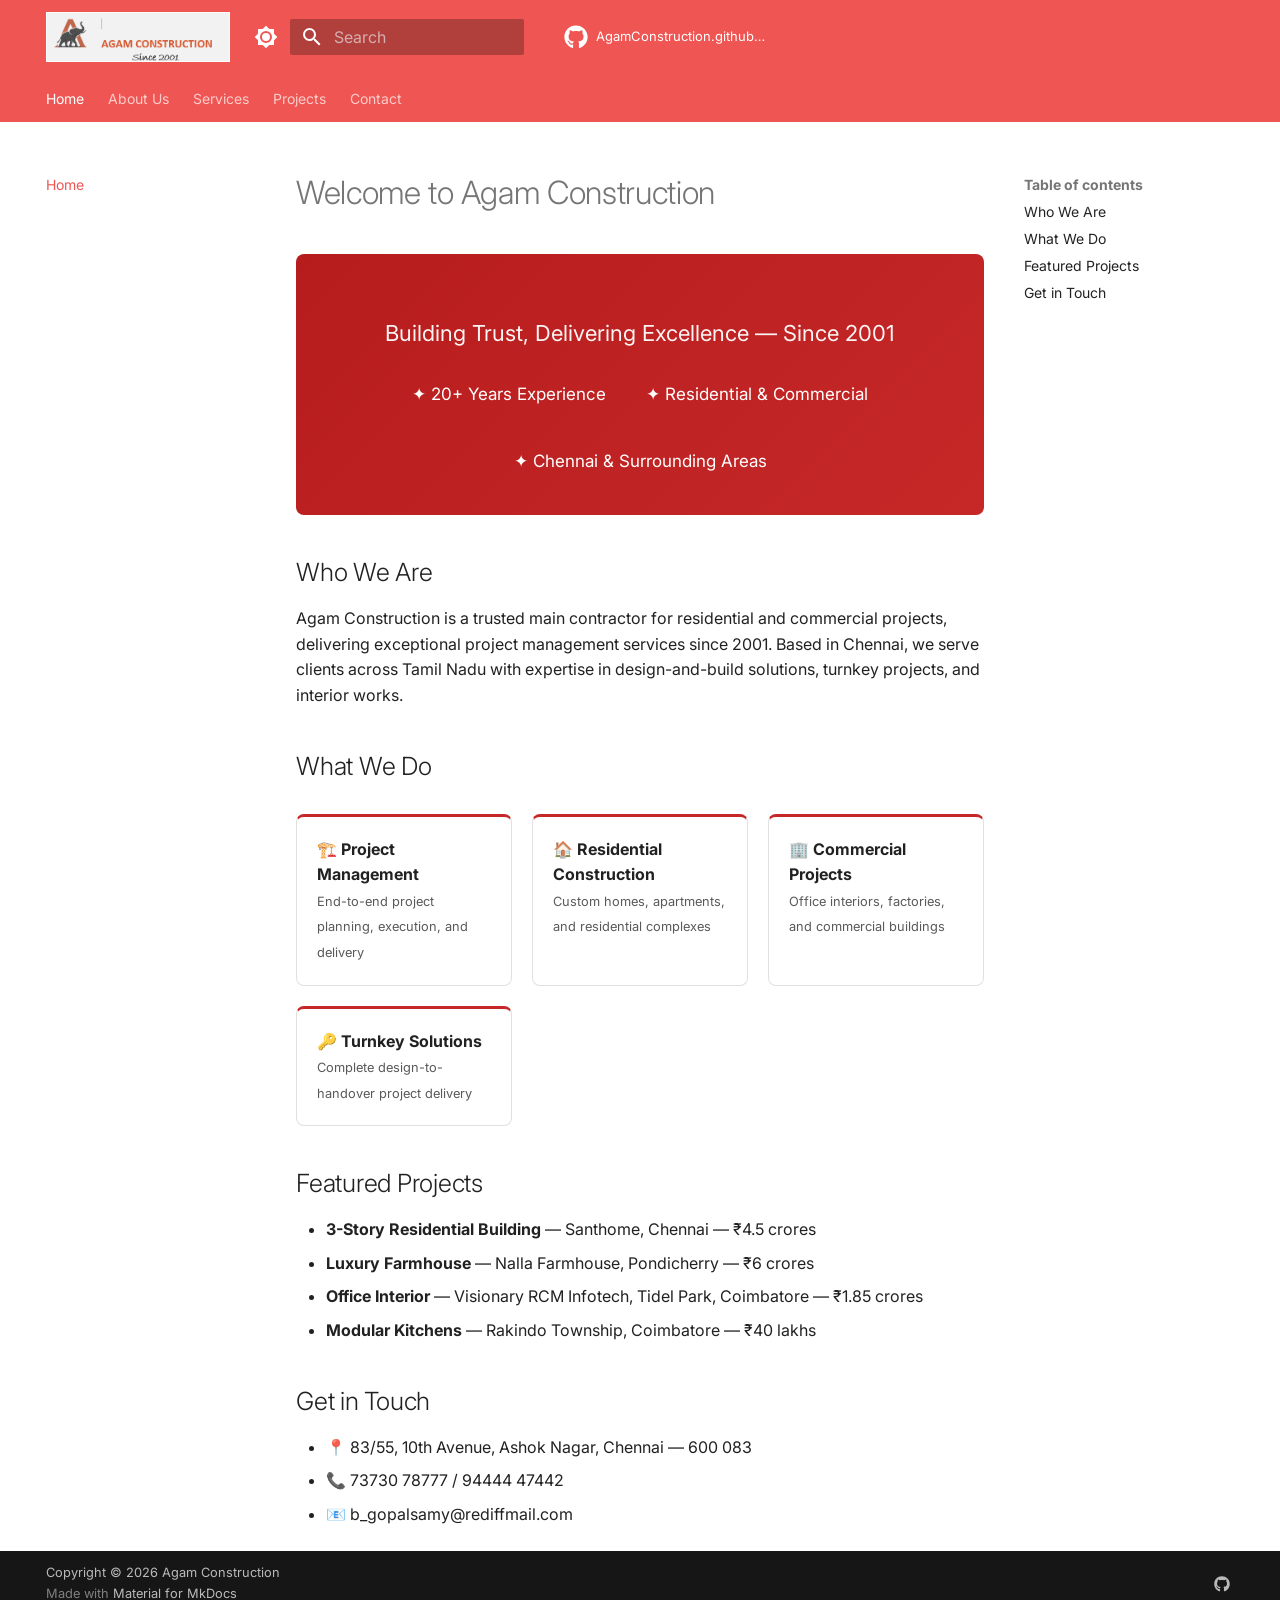
==== index.html @ 0166d583 "Deployed 3a9f928 with MkDocs version: 1.6.1" ====
<!doctype html>
<html lang="en" class="no-js">
  <head>
    
      <meta charset="utf-8">
      <meta name="viewport" content="width=device-width,initial-scale=1">
      
        <meta name="description" content="Professional construction and project management services in Chennai since 2001">
      
      
        <meta name="author" content="Agam Construction">
      
      
        <link rel="canonical" href="https://AgamConstruction.github.io/">
      
      
      
        <link rel="next" href="about/">
      
      
        
      
      
      <link rel="icon" href="AgamLogo.png">
      <meta name="generator" content="mkdocs-1.6.1, mkdocs-material-9.7.6">
    
    
      
        <title>Agam Construction</title>
      
    
    
      <link rel="stylesheet" href="assets/stylesheets/main.484c7ddc.min.css">
      
        
        <link rel="stylesheet" href="assets/stylesheets/palette.ab4e12ef.min.css">
      
      


    
    
      
    
    
      
        
        
        <link rel="preconnect" href="https://fonts.gstatic.com" crossorigin>
        <link rel="stylesheet" href="https://fonts.googleapis.com/css?family=Inter:300,300i,400,400i,700,700i%7CRoboto+Mono:400,400i,700,700i&display=fallback">
        <style>:root{--md-text-font:"Inter";--md-code-font:"Roboto Mono"}</style>
      
    
    
      <link rel="stylesheet" href="extra.css">
    
    <script>__md_scope=new URL(".",location),__md_hash=e=>[...e].reduce(((e,_)=>(e<<5)-e+_.charCodeAt(0)),0),__md_get=(e,_=localStorage,t=__md_scope)=>JSON.parse(_.getItem(t.pathname+"."+e)),__md_set=(e,_,t=localStorage,a=__md_scope)=>{try{t.setItem(a.pathname+"."+e,JSON.stringify(_))}catch(e){}}</script>
    
      

    
    
  </head>
  
  
    
    
      
    
    
    
    
    <body dir="ltr" data-md-color-scheme="default" data-md-color-primary="red" data-md-color-accent="deep-orange">
  
    
    <input class="md-toggle" data-md-toggle="drawer" type="checkbox" id="__drawer" autocomplete="off">
    <input class="md-toggle" data-md-toggle="search" type="checkbox" id="__search" autocomplete="off">
    <label class="md-overlay" for="__drawer"></label>
    <div data-md-component="skip">
      
        
        <a href="#welcome-to-agam-construction" class="md-skip">
          Skip to content
        </a>
      
    </div>
    <div data-md-component="announce">
      
    </div>
    
    
      

<header class="md-header" data-md-component="header">
  <nav class="md-header__inner md-grid" aria-label="Header">
    <a href="." title="Agam Construction" class="md-header__button md-logo" aria-label="Agam Construction" data-md-component="logo">
      
  <img src="AgamLogo.png" alt="logo">

    </a>
    <label class="md-header__button md-icon" for="__drawer">
      
      <svg xmlns="http://www.w3.org/2000/svg" viewBox="0 0 24 24"><path d="M3 6h18v2H3zm0 5h18v2H3zm0 5h18v2H3z"/></svg>
    </label>
    <div class="md-header__title" data-md-component="header-title">
      <div class="md-header__ellipsis">
        <div class="md-header__topic">
          <span class="md-ellipsis">
            Agam Construction
          </span>
        </div>
        <div class="md-header__topic" data-md-component="header-topic">
          <span class="md-ellipsis">
            
              Home
            
          </span>
        </div>
      </div>
    </div>
    
      
        <form class="md-header__option" data-md-component="palette">
  
    
    
    
    <input class="md-option" data-md-color-media="(prefers-color-scheme: light)" data-md-color-scheme="default" data-md-color-primary="red" data-md-color-accent="deep-orange"  aria-label="Switch to dark mode"  type="radio" name="__palette" id="__palette_0">
    
      <label class="md-header__button md-icon" title="Switch to dark mode" for="__palette_1" hidden>
        <svg xmlns="http://www.w3.org/2000/svg" viewBox="0 0 24 24"><path d="M12 8a4 4 0 0 0-4 4 4 4 0 0 0 4 4 4 4 0 0 0 4-4 4 4 0 0 0-4-4m0 10a6 6 0 0 1-6-6 6 6 0 0 1 6-6 6 6 0 0 1 6 6 6 6 0 0 1-6 6m8-9.31V4h-4.69L12 .69 8.69 4H4v4.69L.69 12 4 15.31V20h4.69L12 23.31 15.31 20H20v-4.69L23.31 12z"/></svg>
      </label>
    
  
    
    
    
    <input class="md-option" data-md-color-media="(prefers-color-scheme: dark)" data-md-color-scheme="slate" data-md-color-primary="red" data-md-color-accent="deep-orange"  aria-label="Switch to light mode"  type="radio" name="__palette" id="__palette_1">
    
      <label class="md-header__button md-icon" title="Switch to light mode" for="__palette_0" hidden>
        <svg xmlns="http://www.w3.org/2000/svg" viewBox="0 0 24 24"><path d="M12 18c-.89 0-1.74-.2-2.5-.55C11.56 16.5 13 14.42 13 12s-1.44-4.5-3.5-5.45C10.26 6.2 11.11 6 12 6a6 6 0 0 1 6 6 6 6 0 0 1-6 6m8-9.31V4h-4.69L12 .69 8.69 4H4v4.69L.69 12 4 15.31V20h4.69L12 23.31 15.31 20H20v-4.69L23.31 12z"/></svg>
      </label>
    
  
</form>
      
    
    
      <script>var palette=__md_get("__palette");if(palette&&palette.color){if("(prefers-color-scheme)"===palette.color.media){var media=matchMedia("(prefers-color-scheme: light)"),input=document.querySelector(media.matches?"[data-md-color-media='(prefers-color-scheme: light)']":"[data-md-color-media='(prefers-color-scheme: dark)']");palette.color.media=input.getAttribute("data-md-color-media"),palette.color.scheme=input.getAttribute("data-md-color-scheme"),palette.color.primary=input.getAttribute("data-md-color-primary"),palette.color.accent=input.getAttribute("data-md-color-accent")}for(var[key,value]of Object.entries(palette.color))document.body.setAttribute("data-md-color-"+key,value)}</script>
    
    
    
      
      
        <label class="md-header__button md-icon" for="__search">
          
          <svg xmlns="http://www.w3.org/2000/svg" viewBox="0 0 24 24"><path d="M9.5 3A6.5 6.5 0 0 1 16 9.5c0 1.61-.59 3.09-1.56 4.23l.27.27h.79l5 5-1.5 1.5-5-5v-.79l-.27-.27A6.52 6.52 0 0 1 9.5 16 6.5 6.5 0 0 1 3 9.5 6.5 6.5 0 0 1 9.5 3m0 2C7 5 5 7 5 9.5S7 14 9.5 14 14 12 14 9.5 12 5 9.5 5"/></svg>
        </label>
        <div class="md-search" data-md-component="search" role="dialog">
  <label class="md-search__overlay" for="__search"></label>
  <div class="md-search__inner" role="search">
    <form class="md-search__form" name="search">
      <input type="text" class="md-search__input" name="query" aria-label="Search" placeholder="Search" autocapitalize="off" autocorrect="off" autocomplete="off" spellcheck="false" data-md-component="search-query" required>
      <label class="md-search__icon md-icon" for="__search">
        
        <svg xmlns="http://www.w3.org/2000/svg" viewBox="0 0 24 24"><path d="M9.5 3A6.5 6.5 0 0 1 16 9.5c0 1.61-.59 3.09-1.56 4.23l.27.27h.79l5 5-1.5 1.5-5-5v-.79l-.27-.27A6.52 6.52 0 0 1 9.5 16 6.5 6.5 0 0 1 3 9.5 6.5 6.5 0 0 1 9.5 3m0 2C7 5 5 7 5 9.5S7 14 9.5 14 14 12 14 9.5 12 5 9.5 5"/></svg>
        
        <svg xmlns="http://www.w3.org/2000/svg" viewBox="0 0 24 24"><path d="M20 11v2H8l5.5 5.5-1.42 1.42L4.16 12l7.92-7.92L13.5 5.5 8 11z"/></svg>
      </label>
      <nav class="md-search__options" aria-label="Search">
        
        <button type="reset" class="md-search__icon md-icon" title="Clear" aria-label="Clear" tabindex="-1">
          
          <svg xmlns="http://www.w3.org/2000/svg" viewBox="0 0 24 24"><path d="M19 6.41 17.59 5 12 10.59 6.41 5 5 6.41 10.59 12 5 17.59 6.41 19 12 13.41 17.59 19 19 17.59 13.41 12z"/></svg>
        </button>
      </nav>
      
        <div class="md-search__suggest" data-md-component="search-suggest"></div>
      
    </form>
    <div class="md-search__output">
      <div class="md-search__scrollwrap" tabindex="0" data-md-scrollfix>
        <div class="md-search-result" data-md-component="search-result">
          <div class="md-search-result__meta">
            Initializing search
          </div>
          <ol class="md-search-result__list" role="presentation"></ol>
        </div>
      </div>
    </div>
  </div>
</div>
      
    
    
      <div class="md-header__source">
        <a href="https://github.com/AgamConstruction/AgamConstruction.github.io" title="Go to repository" class="md-source" data-md-component="source">
  <div class="md-source__icon md-icon">
    
    <svg xmlns="http://www.w3.org/2000/svg" viewBox="0 0 512 512"><!--! Font Awesome Free 7.1.0 by @fontawesome - https://fontawesome.com License - https://fontawesome.com/license/free (Icons: CC BY 4.0, Fonts: SIL OFL 1.1, Code: MIT License) Copyright 2025 Fonticons, Inc.--><path d="M173.9 397.4c0 2-2.3 3.6-5.2 3.6-3.3.3-5.6-1.3-5.6-3.6 0-2 2.3-3.6 5.2-3.6 3-.3 5.6 1.3 5.6 3.6m-31.1-4.5c-.7 2 1.3 4.3 4.3 4.9 2.6 1 5.6 0 6.2-2s-1.3-4.3-4.3-5.2c-2.6-.7-5.5.3-6.2 2.3m44.2-1.7c-2.9.7-4.9 2.6-4.6 4.9.3 2 2.9 3.3 5.9 2.6 2.9-.7 4.9-2.6 4.6-4.6-.3-1.9-3-3.2-5.9-2.9M252.8 8C114.1 8 8 113.3 8 252c0 110.9 69.8 205.8 169.5 239.2 12.8 2.3 17.3-5.6 17.3-12.1 0-6.2-.3-40.4-.3-61.4 0 0-70 15-84.7-29.8 0 0-11.4-29.1-27.8-36.6 0 0-22.9-15.7 1.6-15.4 0 0 24.9 2 38.6 25.8 21.9 38.6 58.6 27.5 72.9 20.9 2.3-16 8.8-27.1 16-33.7-55.9-6.2-112.3-14.3-112.3-110.5 0-27.5 7.6-41.3 23.6-58.9-2.6-6.5-11.1-33.3 2.6-67.9 20.9-6.5 69 27 69 27 20-5.6 41.5-8.5 62.8-8.5s42.8 2.9 62.8 8.5c0 0 48.1-33.6 69-27 13.7 34.7 5.2 61.4 2.6 67.9 16 17.7 25.8 31.5 25.8 58.9 0 96.5-58.9 104.2-114.8 110.5 9.2 7.9 17 22.9 17 46.4 0 33.7-.3 75.4-.3 83.6 0 6.5 4.6 14.4 17.3 12.1C436.2 457.8 504 362.9 504 252 504 113.3 391.5 8 252.8 8M105.2 352.9c-1.3 1-1 3.3.7 5.2 1.6 1.6 3.9 2.3 5.2 1 1.3-1 1-3.3-.7-5.2-1.6-1.6-3.9-2.3-5.2-1m-10.8-8.1c-.7 1.3.3 2.9 2.3 3.9 1.6 1 3.6.7 4.3-.7.7-1.3-.3-2.9-2.3-3.9-2-.6-3.6-.3-4.3.7m32.4 35.6c-1.6 1.3-1 4.3 1.3 6.2 2.3 2.3 5.2 2.6 6.5 1 1.3-1.3.7-4.3-1.3-6.2-2.2-2.3-5.2-2.6-6.5-1m-11.4-14.7c-1.6 1-1.6 3.6 0 5.9s4.3 3.3 5.6 2.3c1.6-1.3 1.6-3.9 0-6.2-1.4-2.3-4-3.3-5.6-2"/></svg>
  </div>
  <div class="md-source__repository">
    AgamConstruction.github.io
  </div>
</a>
      </div>
    
  </nav>
  
</header>
    
    <div class="md-container" data-md-component="container">
      
      
        
          
            
<nav class="md-tabs" aria-label="Tabs" data-md-component="tabs">
  <div class="md-grid">
    <ul class="md-tabs__list">
      
        
  
  
  
    
  
  
    <li class="md-tabs__item md-tabs__item--active">
      <a href="." class="md-tabs__link">
        
  
  
    
  
  Home

      </a>
    </li>
  

      
        
  
  
  
  
    <li class="md-tabs__item">
      <a href="about/" class="md-tabs__link">
        
  
  
    
  
  About Us

      </a>
    </li>
  

      
        
  
  
  
  
    <li class="md-tabs__item">
      <a href="services/" class="md-tabs__link">
        
  
  
    
  
  Services

      </a>
    </li>
  

      
        
  
  
  
  
    <li class="md-tabs__item">
      <a href="projects/" class="md-tabs__link">
        
  
  
    
  
  Projects

      </a>
    </li>
  

      
        
  
  
  
  
    <li class="md-tabs__item">
      <a href="contact/" class="md-tabs__link">
        
  
  
    
  
  Contact

      </a>
    </li>
  

      
    </ul>
  </div>
</nav>
          
        
      
      <main class="md-main" data-md-component="main">
        <div class="md-main__inner md-grid">
          
            
              
              <div class="md-sidebar md-sidebar--primary" data-md-component="sidebar" data-md-type="navigation" >
                <div class="md-sidebar__scrollwrap">
                  <div class="md-sidebar__inner">
                    


  


<nav class="md-nav md-nav--primary md-nav--lifted" aria-label="Navigation" data-md-level="0">
  <label class="md-nav__title" for="__drawer">
    <a href="." title="Agam Construction" class="md-nav__button md-logo" aria-label="Agam Construction" data-md-component="logo">
      
  <img src="AgamLogo.png" alt="logo">

    </a>
    Agam Construction
  </label>
  
    <div class="md-nav__source">
      <a href="https://github.com/AgamConstruction/AgamConstruction.github.io" title="Go to repository" class="md-source" data-md-component="source">
  <div class="md-source__icon md-icon">
    
    <svg xmlns="http://www.w3.org/2000/svg" viewBox="0 0 512 512"><!--! Font Awesome Free 7.1.0 by @fontawesome - https://fontawesome.com License - https://fontawesome.com/license/free (Icons: CC BY 4.0, Fonts: SIL OFL 1.1, Code: MIT License) Copyright 2025 Fonticons, Inc.--><path d="M173.9 397.4c0 2-2.3 3.6-5.2 3.6-3.3.3-5.6-1.3-5.6-3.6 0-2 2.3-3.6 5.2-3.6 3-.3 5.6 1.3 5.6 3.6m-31.1-4.5c-.7 2 1.3 4.3 4.3 4.9 2.6 1 5.6 0 6.2-2s-1.3-4.3-4.3-5.2c-2.6-.7-5.5.3-6.2 2.3m44.2-1.7c-2.9.7-4.9 2.6-4.6 4.9.3 2 2.9 3.3 5.9 2.6 2.9-.7 4.9-2.6 4.6-4.6-.3-1.9-3-3.2-5.9-2.9M252.8 8C114.1 8 8 113.3 8 252c0 110.9 69.8 205.8 169.5 239.2 12.8 2.3 17.3-5.6 17.3-12.1 0-6.2-.3-40.4-.3-61.4 0 0-70 15-84.7-29.8 0 0-11.4-29.1-27.8-36.6 0 0-22.9-15.7 1.6-15.4 0 0 24.9 2 38.6 25.8 21.9 38.6 58.6 27.5 72.9 20.9 2.3-16 8.8-27.1 16-33.7-55.9-6.2-112.3-14.3-112.3-110.5 0-27.5 7.6-41.3 23.6-58.9-2.6-6.5-11.1-33.3 2.6-67.9 20.9-6.5 69 27 69 27 20-5.6 41.5-8.5 62.8-8.5s42.8 2.9 62.8 8.5c0 0 48.1-33.6 69-27 13.7 34.7 5.2 61.4 2.6 67.9 16 17.7 25.8 31.5 25.8 58.9 0 96.5-58.9 104.2-114.8 110.5 9.2 7.9 17 22.9 17 46.4 0 33.7-.3 75.4-.3 83.6 0 6.5 4.6 14.4 17.3 12.1C436.2 457.8 504 362.9 504 252 504 113.3 391.5 8 252.8 8M105.2 352.9c-1.3 1-1 3.3.7 5.2 1.6 1.6 3.9 2.3 5.2 1 1.3-1 1-3.3-.7-5.2-1.6-1.6-3.9-2.3-5.2-1m-10.8-8.1c-.7 1.3.3 2.9 2.3 3.9 1.6 1 3.6.7 4.3-.7.7-1.3-.3-2.9-2.3-3.9-2-.6-3.6-.3-4.3.7m32.4 35.6c-1.6 1.3-1 4.3 1.3 6.2 2.3 2.3 5.2 2.6 6.5 1 1.3-1.3.7-4.3-1.3-6.2-2.2-2.3-5.2-2.6-6.5-1m-11.4-14.7c-1.6 1-1.6 3.6 0 5.9s4.3 3.3 5.6 2.3c1.6-1.3 1.6-3.9 0-6.2-1.4-2.3-4-3.3-5.6-2"/></svg>
  </div>
  <div class="md-source__repository">
    AgamConstruction.github.io
  </div>
</a>
    </div>
  
  <ul class="md-nav__list" data-md-scrollfix>
    
      
      
  
  
    
  
  
  
    <li class="md-nav__item md-nav__item--active">
      
      <input class="md-nav__toggle md-toggle" type="checkbox" id="__toc">
      
      
        
      
      
        <label class="md-nav__link md-nav__link--active" for="__toc">
          
  
  
  <span class="md-ellipsis">
    
  
    Home
  

    
  </span>
  
  

          <span class="md-nav__icon md-icon"></span>
        </label>
      
      <a href="." class="md-nav__link md-nav__link--active">
        
  
  
  <span class="md-ellipsis">
    
  
    Home
  

    
  </span>
  
  

      </a>
      
        

<nav class="md-nav md-nav--secondary" aria-label="Table of contents">
  
  
  
    
  
  
    <label class="md-nav__title" for="__toc">
      <span class="md-nav__icon md-icon"></span>
      Table of contents
    </label>
    <ul class="md-nav__list" data-md-component="toc" data-md-scrollfix>
      
        <li class="md-nav__item">
  <a href="#who-we-are" class="md-nav__link">
    <span class="md-ellipsis">
      
        Who We Are
      
    </span>
  </a>
  
</li>
      
        <li class="md-nav__item">
  <a href="#what-we-do" class="md-nav__link">
    <span class="md-ellipsis">
      
        What We Do
      
    </span>
  </a>
  
</li>
      
        <li class="md-nav__item">
  <a href="#featured-projects" class="md-nav__link">
    <span class="md-ellipsis">
      
        Featured Projects
      
    </span>
  </a>
  
</li>
      
        <li class="md-nav__item">
  <a href="#get-in-touch" class="md-nav__link">
    <span class="md-ellipsis">
      
        Get in Touch
      
    </span>
  </a>
  
</li>
      
    </ul>
  
</nav>
      
    </li>
  

    
      
      
  
  
  
  
    <li class="md-nav__item">
      <a href="about/" class="md-nav__link">
        
  
  
  <span class="md-ellipsis">
    
  
    About Us
  

    
  </span>
  
  

      </a>
    </li>
  

    
      
      
  
  
  
  
    <li class="md-nav__item">
      <a href="services/" class="md-nav__link">
        
  
  
  <span class="md-ellipsis">
    
  
    Services
  

    
  </span>
  
  

      </a>
    </li>
  

    
      
      
  
  
  
  
    <li class="md-nav__item">
      <a href="projects/" class="md-nav__link">
        
  
  
  <span class="md-ellipsis">
    
  
    Projects
  

    
  </span>
  
  

      </a>
    </li>
  

    
      
      
  
  
  
  
    <li class="md-nav__item">
      <a href="contact/" class="md-nav__link">
        
  
  
  <span class="md-ellipsis">
    
  
    Contact
  

    
  </span>
  
  

      </a>
    </li>
  

    
  </ul>
</nav>
                  </div>
                </div>
              </div>
            
            
              
              <div class="md-sidebar md-sidebar--secondary" data-md-component="sidebar" data-md-type="toc" >
                <div class="md-sidebar__scrollwrap">
                  <div class="md-sidebar__inner">
                    

<nav class="md-nav md-nav--secondary" aria-label="Table of contents">
  
  
  
    
  
  
    <label class="md-nav__title" for="__toc">
      <span class="md-nav__icon md-icon"></span>
      Table of contents
    </label>
    <ul class="md-nav__list" data-md-component="toc" data-md-scrollfix>
      
        <li class="md-nav__item">
  <a href="#who-we-are" class="md-nav__link">
    <span class="md-ellipsis">
      
        Who We Are
      
    </span>
  </a>
  
</li>
      
        <li class="md-nav__item">
  <a href="#what-we-do" class="md-nav__link">
    <span class="md-ellipsis">
      
        What We Do
      
    </span>
  </a>
  
</li>
      
        <li class="md-nav__item">
  <a href="#featured-projects" class="md-nav__link">
    <span class="md-ellipsis">
      
        Featured Projects
      
    </span>
  </a>
  
</li>
      
        <li class="md-nav__item">
  <a href="#get-in-touch" class="md-nav__link">
    <span class="md-ellipsis">
      
        Get in Touch
      
    </span>
  </a>
  
</li>
      
    </ul>
  
</nav>
                  </div>
                </div>
              </div>
            
          
          
            <div class="md-content" data-md-component="content">
              
              <article class="md-content__inner md-typeset">
                
                  


  
  


<h1 id="welcome-to-agam-construction">Welcome to Agam Construction</h1>
<div style="background: linear-gradient(135deg, #b71c1c, #c62828); 
color: white; padding: 2rem; border-radius: 8px; 
text-align: center; margin-bottom: 2rem;">
  <p style="font-size: 1.1rem; opacity: 0.95; margin-bottom: 1.5rem;">
    Building Trust, Delivering Excellence — Since 2001
  </p>
  <div style="display: flex; justify-content: center; gap: 2rem; 
  flex-wrap: wrap; font-size: 0.85rem;">
    <span>✦ 20+ Years Experience</span>
    <span>✦ Residential & Commercial</span>
    <span>✦ Chennai & Surrounding Areas</span>
  </div>
</div>

<h2 id="who-we-are">Who We Are</h2>
<p>Agam Construction is a trusted main contractor for residential and commercial 
projects, delivering exceptional project management services since 2001. 
Based in Chennai, we serve clients across Tamil Nadu with expertise in 
design-and-build solutions, turnkey projects, and interior works.</p>
<h2 id="what-we-do">What We Do</h2>
<div style="display: grid; grid-template-columns: repeat(auto-fit, minmax(200px, 1fr)); 
gap: 1rem; margin: 1.5rem 0;">

<div style="border: 1px solid #e0e0e0; border-radius: 8px; padding: 1rem; 
border-top: 3px solid #c62828;">
<strong>🏗️ Project Management</strong><br>
<small>End-to-end project planning, execution, and delivery</small>
</div>

<div style="border: 1px solid #e0e0e0; border-radius: 8px; padding: 1rem; 
border-top: 3px solid #c62828;">
<strong>🏠 Residential Construction</strong><br>
<small>Custom homes, apartments, and residential complexes</small>
</div>

<div style="border: 1px solid #e0e0e0; border-radius: 8px; padding: 1rem; 
border-top: 3px solid #c62828;">
<strong>🏢 Commercial Projects</strong><br>
<small>Office interiors, factories, and commercial buildings</small>
</div>

<div style="border: 1px solid #e0e0e0; border-radius: 8px; padding: 1rem; 
border-top: 3px solid #c62828;">
<strong>🔑 Turnkey Solutions</strong><br>
<small>Complete design-to-handover project delivery</small>
</div>

</div>

<h2 id="featured-projects">Featured Projects</h2>
<ul>
<li><strong>3-Story Residential Building</strong> — Santhome, Chennai — ₹4.5 crores</li>
<li><strong>Luxury Farmhouse</strong> — Nalla Farmhouse, Pondicherry — ₹6 crores</li>
<li><strong>Office Interior</strong> — Visionary RCM Infotech, Tidel Park, Coimbatore — ₹1.85 crores</li>
<li><strong>Modular Kitchens</strong> — Rakindo Township, Coimbatore — ₹40 lakhs</li>
</ul>
<h2 id="get-in-touch">Get in Touch</h2>
<ul>
<li>📍 83/55, 10th Avenue, Ashok Nagar, Chennai — 600 083</li>
<li>📞 73730 78777 / 94444 47442</li>
<li>📧 b_gopalsamy@rediffmail.com</li>
</ul>












                
              </article>
            </div>
          
          
<script>var target=document.getElementById(location.hash.slice(1));target&&target.name&&(target.checked=target.name.startsWith("__tabbed_"))</script>
        </div>
        
          <button type="button" class="md-top md-icon" data-md-component="top" hidden>
  
  <svg xmlns="http://www.w3.org/2000/svg" viewBox="0 0 24 24"><path d="M13 20h-2V8l-5.5 5.5-1.42-1.42L12 4.16l7.92 7.92-1.42 1.42L13 8z"/></svg>
  Back to top
</button>
        
      </main>
      
        <footer class="md-footer">
  
  <div class="md-footer-meta md-typeset">
    <div class="md-footer-meta__inner md-grid">
      <div class="md-copyright">
  
    <div class="md-copyright__highlight">
      Copyright &copy; 2026 Agam Construction
    </div>
  
  
    Made with
    <a href="https://squidfunk.github.io/mkdocs-material/" target="_blank" rel="noopener">
      Material for MkDocs
    </a>
  
</div>
      
        
<div class="md-social">
  
    
    
    
    
      
      
    
    <a href="https://github.com/AgamConstruction" target="_blank" rel="noopener" title="github.com" class="md-social__link">
      <svg xmlns="http://www.w3.org/2000/svg" viewBox="0 0 512 512"><!--! Font Awesome Free 7.1.0 by @fontawesome - https://fontawesome.com License - https://fontawesome.com/license/free (Icons: CC BY 4.0, Fonts: SIL OFL 1.1, Code: MIT License) Copyright 2025 Fonticons, Inc.--><path d="M173.9 397.4c0 2-2.3 3.6-5.2 3.6-3.3.3-5.6-1.3-5.6-3.6 0-2 2.3-3.6 5.2-3.6 3-.3 5.6 1.3 5.6 3.6m-31.1-4.5c-.7 2 1.3 4.3 4.3 4.9 2.6 1 5.6 0 6.2-2s-1.3-4.3-4.3-5.2c-2.6-.7-5.5.3-6.2 2.3m44.2-1.7c-2.9.7-4.9 2.6-4.6 4.9.3 2 2.9 3.3 5.9 2.6 2.9-.7 4.9-2.6 4.6-4.6-.3-1.9-3-3.2-5.9-2.9M252.8 8C114.1 8 8 113.3 8 252c0 110.9 69.8 205.8 169.5 239.2 12.8 2.3 17.3-5.6 17.3-12.1 0-6.2-.3-40.4-.3-61.4 0 0-70 15-84.7-29.8 0 0-11.4-29.1-27.8-36.6 0 0-22.9-15.7 1.6-15.4 0 0 24.9 2 38.6 25.8 21.9 38.6 58.6 27.5 72.9 20.9 2.3-16 8.8-27.1 16-33.7-55.9-6.2-112.3-14.3-112.3-110.5 0-27.5 7.6-41.3 23.6-58.9-2.6-6.5-11.1-33.3 2.6-67.9 20.9-6.5 69 27 69 27 20-5.6 41.5-8.5 62.8-8.5s42.8 2.9 62.8 8.5c0 0 48.1-33.6 69-27 13.7 34.7 5.2 61.4 2.6 67.9 16 17.7 25.8 31.5 25.8 58.9 0 96.5-58.9 104.2-114.8 110.5 9.2 7.9 17 22.9 17 46.4 0 33.7-.3 75.4-.3 83.6 0 6.5 4.6 14.4 17.3 12.1C436.2 457.8 504 362.9 504 252 504 113.3 391.5 8 252.8 8M105.2 352.9c-1.3 1-1 3.3.7 5.2 1.6 1.6 3.9 2.3 5.2 1 1.3-1 1-3.3-.7-5.2-1.6-1.6-3.9-2.3-5.2-1m-10.8-8.1c-.7 1.3.3 2.9 2.3 3.9 1.6 1 3.6.7 4.3-.7.7-1.3-.3-2.9-2.3-3.9-2-.6-3.6-.3-4.3.7m32.4 35.6c-1.6 1.3-1 4.3 1.3 6.2 2.3 2.3 5.2 2.6 6.5 1 1.3-1.3.7-4.3-1.3-6.2-2.2-2.3-5.2-2.6-6.5-1m-11.4-14.7c-1.6 1-1.6 3.6 0 5.9s4.3 3.3 5.6 2.3c1.6-1.3 1.6-3.9 0-6.2-1.4-2.3-4-3.3-5.6-2"/></svg>
    </a>
  
</div>
      
    </div>
  </div>
</footer>
      
    </div>
    <div class="md-dialog" data-md-component="dialog">
      <div class="md-dialog__inner md-typeset"></div>
    </div>
    
    
    
      
      
      <script id="__config" type="application/json">{"annotate": null, "base": ".", "features": ["navigation.instant", "navigation.tracking", "navigation.tabs", "navigation.sections", "navigation.expand", "navigation.top", "search.suggest", "search.highlight"], "search": "assets/javascripts/workers/search.2c215733.min.js", "tags": null, "translations": {"clipboard.copied": "Copied to clipboard", "clipboard.copy": "Copy to clipboard", "search.result.more.one": "1 more on this page", "search.result.more.other": "# more on this page", "search.result.none": "No matching documents", "search.result.one": "1 matching document", "search.result.other": "# matching documents", "search.result.placeholder": "Type to start searching", "search.result.term.missing": "Missing", "select.version": "Select version"}, "version": null}</script>
    
    
      <script src="assets/javascripts/bundle.79ae519e.min.js"></script>
      
    
  </body>
</html>
---- assets/stylesheets/main.484c7ddc.min.css ----
@charset "UTF-8";html{-webkit-text-size-adjust:none;-moz-text-size-adjust:none;text-size-adjust:none;box-sizing:border-box}*,:after,:before{box-sizing:inherit}@media (prefers-reduced-motion){*,:after,:before{transition:none!important}}body{margin:0}a,button,input,label{-webkit-tap-highlight-color:transparent}a{color:inherit;text-decoration:none}hr{border:0;box-sizing:initial;display:block;height:.05rem;overflow:visible;padding:0}small{font-size:80%}sub,sup{line-height:1em}img{border-style:none}table{border-collapse:initial;border-spacing:0}td,th{font-weight:400;vertical-align:top}button{background:#0000;border:0;font-family:inherit;font-size:inherit;margin:0;padding:0}input{border:0;outline:none}:root{--md-primary-fg-color:#4051b5;--md-primary-fg-color--light:#5d6cc0;--md-primary-fg-color--dark:#303fa1;--md-primary-bg-color:#fff;--md-primary-bg-color--light:#ffffffb3;--md-accent-fg-color:#526cfe;--md-accent-fg-color--transparent:#526cfe1a;--md-accent-bg-color:#fff;--md-accent-bg-color--light:#ffffffb3}[data-md-color-scheme=default]{color-scheme:light}[data-md-color-scheme=default] img[src$="#gh-dark-mode-only"],[data-md-color-scheme=default] img[src$="#only-dark"]{display:none}:root,[data-md-color-scheme=default]{--md-hue:225deg;--md-default-fg-color:#000000de;--md-default-fg-color--light:#0000008a;--md-default-fg-color--lighter:#00000052;--md-default-fg-color--lightest:#00000012;--md-default-bg-color:#fff;--md-default-bg-color--light:#ffffffb3;--md-default-bg-color--lighter:#ffffff4d;--md-default-bg-color--lightest:#ffffff1f;--md-code-fg-color:#36464e;--md-code-bg-color:#f5f5f5;--md-code-bg-color--light:#f5f5f5b3;--md-code-bg-color--lighter:#f5f5f54d;--md-code-hl-color:#4287ff;--md-code-hl-color--light:#4287ff1a;--md-code-hl-number-color:#d52a2a;--md-code-hl-special-color:#db1457;--md-code-hl-function-color:#a846b9;--md-code-hl-constant-color:#6e59d9;--md-code-hl-keyword-color:#3f6ec6;--md-code-hl-string-color:#1c7d4d;--md-code-hl-name-color:var(--md-code-fg-color);--md-code-hl-operator-color:var(--md-default-fg-color--light);--md-code-hl-punctuation-color:var(--md-default-fg-color--light);--md-code-hl-comment-color:var(--md-default-fg-color--light);--md-code-hl-generic-color:var(--md-default-fg-color--light);--md-code-hl-variable-color:var(--md-default-fg-color--light);--md-typeset-color:var(--md-default-fg-color);--md-typeset-a-color:var(--md-primary-fg-color);--md-typeset-del-color:#f5503d26;--md-typeset-ins-color:#0bd57026;--md-typeset-kbd-color:#fafafa;--md-typeset-kbd-accent-color:#fff;--md-typeset-kbd-border-color:#b8b8b8;--md-typeset-mark-color:#ffff0080;--md-typeset-table-color:#0000001f;--md-typeset-table-color--light:rgba(0,0,0,.035);--md-admonition-fg-color:var(--md-default-fg-color);--md-admonition-bg-color:var(--md-default-bg-color);--md-warning-fg-color:#000000de;--md-warning-bg-color:#ff9;--md-footer-fg-color:#fff;--md-footer-fg-color--light:#ffffffb3;--md-footer-fg-color--lighter:#ffffff73;--md-footer-bg-color:#000000de;--md-footer-bg-color--dark:#00000052;--md-shadow-z1:0 0.2rem 0.5rem #0000000d,0 0 0.05rem #0000001a;--md-shadow-z2:0 0.2rem 0.5rem #0000001a,0 0 0.05rem #00000040;--md-shadow-z3:0 0.2rem 0.5rem #0003,0 0 0.05rem #00000059}.md-icon svg{fill:currentcolor;display:block;height:1.2rem;width:1.2rem}body{-webkit-font-smoothing:antialiased;-moz-osx-font-smoothing:grayscale;--md-text-font-family:var(--md-text-font,_),-apple-system,BlinkMacSystemFont,Helvetica,Arial,sans-serif;--md-code-font-family:var(--md-code-font,_),SFMono-Regular,Consolas,Menlo,monospace}aside,body,input{font-feature-settings:"kern","liga";color:var(--md-typeset-color);font-family:var(--md-text-font-family)}code,kbd,pre{font-feature-settings:"kern";font-family:var(--md-code-font-family)}:root{--md-typeset-table-sort-icon:url('data:image/svg+xml;charset=utf-8,<svg xmlns="http://www.w3.org/2000/svg" viewBox="0 0 24 24"><path d="m18 21-4-4h3V7h-3l4-4 4 4h-3v10h3M2 19v-2h10v2M2 13v-2h7v2M2 7V5h4v2z"/></svg>');--md-typeset-table-sort-icon--asc:url('data:image/svg+xml;charset=utf-8,<svg xmlns="http://www.w3.org/2000/svg" viewBox="0 0 24 24"><path d="M19 17h3l-4 4-4-4h3V3h2M2 17h10v2H2M6 5v2H2V5m0 6h7v2H2z"/></svg>');--md-typeset-table-sort-icon--desc:url('data:image/svg+xml;charset=utf-8,<svg xmlns="http://www.w3.org/2000/svg" viewBox="0 0 24 24"><path d="M19 7h3l-4-4-4 4h3v14h2M2 17h10v2H2M6 5v2H2V5m0 6h7v2H2z"/></svg>')}.md-typeset{-webkit-print-color-adjust:exact;color-adjust:exact;font-size:.8rem;line-height:1.6;overflow-wrap:break-word}@media print{.md-typeset{font-size:.68rem}}.md-typeset blockquote,.md-typeset dl,.md-typeset figure,.md-typeset ol,.md-typeset pre,.md-typeset ul{margin-bottom:1em;margin-top:1em}.md-typeset h1{color:var(--md-default-fg-color--light);font-size:2em;line-height:1.3;margin:0 0 1.25em}.md-typeset h1,.md-typeset h2{font-weight:300;letter-spacing:-.01em}.md-typeset h2{font-size:1.5625em;line-height:1.4;margin:1.6em 0 .64em}.md-typeset h3{font-size:1.25em;font-weight:400;letter-spacing:-.01em;line-height:1.5;margin:1.6em 0 .8em}.md-typeset h2+h3{margin-top:.8em}.md-typeset h4{font-weight:700;letter-spacing:-.01em;margin:1em 0}.md-typeset h5,.md-typeset h6{color:var(--md-default-fg-color--light);font-size:.8em;font-weight:700;letter-spacing:-.01em;margin:1.25em 0}.md-typeset h5{text-transform:uppercase}.md-typeset h5 code{text-transform:none}.md-typeset hr{border-bottom:.05rem solid var(--md-default-fg-color--lightest);display:flow-root;margin:1.5em 0}.md-typeset a{color:var(--md-typeset-a-color);word-break:break-word}.md-typeset a,.md-typeset a:before{transition:color 125ms}.md-typeset a:focus,.md-typeset a:hover{color:var(--md-accent-fg-color)}.md-typeset a:focus code,.md-typeset a:hover code{background-color:var(--md-accent-fg-color--transparent);color:var(--md-accent-fg-color)}.md-typeset a code{color:var(--md-typeset-a-color)}.md-typeset a.focus-visible{outline-color:var(--md-accent-fg-color);outline-offset:.2rem}.md-typeset code,.md-typeset kbd,.md-typeset pre{color:var(--md-code-fg-color);direction:ltr;font-variant-ligatures:none;transition:background-color 125ms}@media print{.md-typeset code,.md-typeset kbd,.md-typeset pre{white-space:pre-wrap}}.md-typeset code{background-color:var(--md-code-bg-color);border-radius:.1rem;-webkit-box-decoration-break:clone;box-decoration-break:clone;font-size:.85em;padding:0 .2941176471em;transition:color 125ms,background-color 125ms;word-break:break-word}.md-typeset code:not(.focus-visible){-webkit-tap-highlight-color:transparent;outline:none}.md-typeset pre{display:flow-root;line-height:1.4;position:relative}.md-typeset pre>code{-webkit-box-decoration-break:slice;box-decoration-break:slice;box-shadow:none;display:block;margin:0;outline-color:var(--md-accent-fg-color);overflow:auto;padding:.7720588235em 1.1764705882em;scrollbar-color:var(--md-default-fg-color--lighter) #0000;scrollbar-width:thin;touch-action:auto;word-break:normal}.md-typeset pre>code:hover{scrollbar-color:var(--md-accent-fg-color) #0000}.md-typeset pre>code::-webkit-scrollbar{height:.2rem;width:.2rem}.md-typeset pre>code::-webkit-scrollbar-thumb{background-color:var(--md-default-fg-color--lighter)}.md-typeset pre>code::-webkit-scrollbar-thumb:hover{background-color:var(--md-accent-fg-color)}.md-typeset kbd{background-color:var(--md-typeset-kbd-color);border-radius:.1rem;box-shadow:0 .1rem 0 .05rem var(--md-typeset-kbd-border-color),0 .1rem 0 var(--md-typeset-kbd-border-color),0 -.1rem .2rem var(--md-typeset-kbd-accent-color) inset;color:var(--md-default-fg-color);display:inline-block;font-size:.75em;padding:0 .6666666667em;vertical-align:text-top;word-break:break-word}.md-typeset mark{background-color:var(--md-typeset-mark-color);-webkit-box-decoration-break:clone;box-decoration-break:clone;color:inherit;word-break:break-word}.md-typeset abbr{cursor:help;text-decoration:none}.md-typeset [data-preview],.md-typeset abbr{border-bottom:.05rem dotted var(--md-default-fg-color--light)}.md-typeset small{opacity:.75}[dir=ltr] .md-typeset sub,[dir=ltr] .md-typeset sup{margin-left:.078125em}[dir=rtl] .md-typeset sub,[dir=rtl] .md-typeset sup{margin-right:.078125em}[dir=ltr] .md-typeset blockquote{padding-left:.6rem}[dir=rtl] .md-typeset blockquote{padding-right:.6rem}[dir=ltr] .md-typeset blockquote{border-left:.2rem solid var(--md-default-fg-color--lighter)}[dir=rtl] .md-typeset blockquote{border-right:.2rem solid var(--md-default-fg-color--lighter)}.md-typeset blockquote{color:var(--md-default-fg-color--light);margin-left:0;margin-right:0}.md-typeset ul{list-style-type:disc}.md-typeset ul[type]{list-style-type:revert-layer}[dir=ltr] .md-typeset ol,[dir=ltr] .md-typeset ul{margin-left:.625em}[dir=rtl] .md-typeset ol,[dir=rtl] .md-typeset ul{margin-right:.625em}.md-typeset ol,.md-typeset ul{padding:0}.md-typeset ol:not([hidden]),.md-typeset ul:not([hidden]){display:flow-root}.md-typeset ol ol,.md-typeset ul ol{list-style-type:lower-alpha}.md-typeset ol ol ol,.md-typeset ul ol ol{list-style-type:lower-roman}.md-typeset ol ol ol ol,.md-typeset ul ol ol ol{list-style-type:upper-alpha}.md-typeset ol ol ol ol ol,.md-typeset ul ol ol ol ol{list-style-type:upper-roman}.md-typeset ol[type],.md-typeset ul[type]{list-style-type:revert-layer}[dir=ltr] .md-typeset ol li,[dir=ltr] .md-typeset ul li{margin-left:1.25em}[dir=rtl] .md-typeset ol li,[dir=rtl] .md-typeset ul li{margin-right:1.25em}.md-typeset ol li,.md-typeset ul li{margin-bottom:.5em}.md-typeset ol li blockquote,.md-typeset ol li p,.md-typeset ul li blockquote,.md-typeset ul li p{margin:.5em 0}.md-typeset ol li:last-child,.md-typeset ul li:last-child{margin-bottom:0}[dir=ltr] .md-typeset ol li ol,[dir=ltr] .md-typeset ol li ul,[dir=ltr] .md-typeset ul li ol,[dir=ltr] .md-typeset ul li ul{margin-left:.625em}[dir=rtl] .md-typeset ol li ol,[dir=rtl] .md-typeset ol li ul,[dir=rtl] .md-typeset ul li ol,[dir=rtl] .md-typeset ul li ul{margin-right:.625em}.md-typeset ol li ol,.md-typeset ol li ul,.md-typeset ul li ol,.md-typeset ul li ul{margin-bottom:.5em;margin-top:.5em}[dir=ltr] .md-typeset dd{margin-left:1.875em}[dir=rtl] .md-typeset dd{margin-right:1.875em}.md-typeset dd{margin-bottom:1.5em;margin-top:1em}.md-typeset img,.md-typeset svg,.md-typeset video{height:auto;max-width:100%}.md-typeset img[align=left]{margin:1em 1em 1em 0}.md-typeset img[align=right]{margin:1em 0 1em 1em}.md-typeset img[align]:only-child{margin-top:0}.md-typeset figure{display:flow-root;margin:1em auto;max-width:100%;text-align:center;width:fit-content}.md-typeset figure img{display:block;margin:0 auto}.md-typeset figcaption{font-style:italic;margin:1em auto;max-width:24rem}.md-typeset iframe{max-width:100%}.md-typeset table:not([class]){background-color:var(--md-default-bg-color);border:.05rem solid var(--md-typeset-table-color);border-radius:.1rem;display:inline-block;font-size:.64rem;max-width:100%;overflow:auto;touch-action:auto}@media print{.md-typeset table:not([class]){display:table}}.md-typeset table:not([class])+*{margin-top:1.5em}.md-typeset table:not([class]) td>:first-child,.md-typeset table:not([class]) th>:first-child{margin-top:0}.md-typeset table:not([class]) td>:last-child,.md-typeset table:not([class]) th>:last-child{margin-bottom:0}.md-typeset table:not([class]) td:not([align]),.md-typeset table:not([class]) th:not([align]){text-align:left}[dir=rtl] .md-typeset table:not([class]) td:not([align]),[dir=rtl] .md-typeset table:not([class]) th:not([align]){text-align:right}.md-typeset table:not([class]) th{font-weight:700;min-width:5rem;padding:.9375em 1.25em;vertical-align:top}.md-typeset table:not([class]) td{border-top:.05rem solid var(--md-typeset-table-color);padding:.9375em 1.25em;vertical-align:top}.md-typeset table:not([class]) tbody tr{transition:background-color 125ms}.md-typeset table:not([class]) tbody tr:hover{background-color:var(--md-typeset-table-color--light);box-shadow:0 .05rem 0 var(--md-default-bg-color) inset}.md-typeset table:not([class]) a{word-break:normal}.md-typeset table th[role=columnheader]{cursor:pointer}[dir=ltr] .md-typeset table th[role=columnheader]:after{margin-left:.5em}[dir=rtl] .md-typeset table th[role=columnheader]:after{margin-right:.5em}.md-typeset table th[role=columnheader]:after{content:"";display:inline-block;height:1.2em;-webkit-mask-image:var(--md-typeset-table-sort-icon);mask-image:var(--md-typeset-table-sort-icon);-webkit-mask-repeat:no-repeat;mask-repeat:no-repeat;-webkit-mask-size:contain;mask-size:contain;transition:background-color 125ms;vertical-align:text-bottom;width:1.2em}.md-typeset table th[role=columnheader]:hover:after{background-color:var(--md-default-fg-color--lighter)}.md-typeset table th[role=columnheader][aria-sort=ascending]:after{background-color:var(--md-default-fg-color--light);-webkit-mask-image:var(--md-typeset-table-sort-icon--asc);mask-image:var(--md-typeset-table-sort-icon--asc)}.md-typeset table th[role=columnheader][aria-sort=descending]:after{background-color:var(--md-default-fg-color--light);-webkit-mask-image:var(--md-typeset-table-sort-icon--desc);mask-image:var(--md-typeset-table-sort-icon--desc)}.md-typeset__scrollwrap{margin:1em -.8rem;overflow-x:auto;touch-action:auto}.md-typeset__table{display:inline-block;margin-bottom:.5em;padding:0 .8rem}@media print{.md-typeset__table{display:block}}html .md-typeset__table table{display:table;margin:0;overflow:hidden;width:100%}@media screen and (max-width:44.984375em){.md-content__inner>pre{margin:1em -.8rem}.md-content__inner>pre code{border-radius:0}}.md-typeset .md-author{border-radius:100%;display:block;flex-shrink:0;height:1.6rem;overflow:hidden;position:relative;transition:color 125ms,transform 125ms;width:1.6rem}.md-typeset .md-author img{display:block}.md-typeset .md-author--more{background:var(--md-default-fg-color--lightest);color:var(--md-default-fg-color--lighter);font-size:.6rem;font-weight:700;line-height:1.6rem;text-align:center}.md-typeset .md-author--long{height:2.4rem;width:2.4rem}.md-typeset a.md-author{transform:scale(1)}.md-typeset a.md-author img{border-radius:100%;filter:grayscale(100%) opacity(75%);transition:filter 125ms}.md-typeset a.md-author:focus,.md-typeset a.md-author:hover{transform:scale(1.1);z-index:1}.md-typeset a.md-author:focus img,.md-typeset a.md-author:hover img{filter:grayscale(0)}.md-banner{background-color:var(--md-footer-bg-color);color:var(--md-footer-fg-color);overflow:auto}@media print{.md-banner{display:none}}.md-banner--warning{background-color:var(--md-warning-bg-color);color:var(--md-warning-fg-color)}.md-banner__inner{font-size:.7rem;margin:.6rem auto;padding:0 .8rem}[dir=ltr] .md-banner__button{float:right}[dir=rtl] .md-banner__button{float:left}.md-banner__button{color:inherit;cursor:pointer;transition:opacity .25s}.no-js .md-banner__button{display:none}.md-banner__button:hover{opacity:.7}html{font-size:125%;height:100%;overflow-x:hidden}@media screen and (min-width:100em){html{font-size:137.5%}}@media screen and (min-width:125em){html{font-size:150%}}body{background-color:var(--md-default-bg-color);display:flex;flex-direction:column;font-size:.5rem;min-height:100%;position:relative;width:100%}@media print{body{display:block}}@media screen and (max-width:59.984375em){body[data-md-scrolllock]{position:fixed}}.md-grid{margin-left:auto;margin-right:auto;max-width:61rem}.md-container{display:flex;flex-direction:column;flex-grow:1}@media print{.md-container{display:block}}.md-main{flex-grow:1}.md-main__inner{display:flex;height:100%;margin-top:1.5rem}.md-ellipsis{overflow:hidden;text-overflow:ellipsis}.md-toggle{display:none}.md-option{height:0;opacity:0;position:absolute;width:0}.md-option:checked+label:not([hidden]){display:block}.md-option.focus-visible+label{outline-color:var(--md-accent-fg-color);outline-style:auto}.md-skip{background-color:var(--md-default-fg-color);border-radius:.1rem;color:var(--md-default-bg-color);font-size:.64rem;margin:.5rem;opacity:0;outline-color:var(--md-accent-fg-color);padding:.3rem .5rem;position:fixed;transform:translateY(.4rem);z-index:-1}.md-skip:focus{opacity:1;transform:translateY(0);transition:transform .25s cubic-bezier(.4,0,.2,1),opacity 175ms 75ms;z-index:10}@page{margin:25mm}:root{--md-clipboard-icon:url('data:image/svg+xml;charset=utf-8,<svg xmlns="http://www.w3.org/2000/svg" viewBox="0 0 24 24"><path d="M19 21H8V7h11m0-2H8a2 2 0 0 0-2 2v14a2 2 0 0 0 2 2h11a2 2 0 0 0 2-2V7a2 2 0 0 0-2-2m-3-4H4a2 2 0 0 0-2 2v14h2V3h12z"/></svg>')}.md-clipboard{border-radius:.1rem;color:var(--md-default-fg-color--lightest);cursor:pointer;height:1.5em;outline-color:var(--md-accent-fg-color);outline-offset:.1rem;transition:color .25s;width:1.5em;z-index:1}@media print{.md-clipboard{display:none}}.md-clipboard:not(.focus-visible){-webkit-tap-highlight-color:transparent;outline:none}:hover>.md-clipboard{color:var(--md-default-fg-color--light)}.md-clipboard:focus,.md-clipboard:hover{color:var(--md-accent-fg-color)}.md-clipboard:after{background-color:currentcolor;content:"";display:block;height:1.125em;margin:0 auto;-webkit-mask-image:var(--md-clipboard-icon);mask-image:var(--md-clipboard-icon);-webkit-mask-position:center;mask-position:center;-webkit-mask-repeat:no-repeat;mask-repeat:no-repeat;-webkit-mask-size:contain;mask-size:contain;width:1.125em}.md-clipboard--inline{cursor:pointer}.md-clipboard--inline code{transition:color .25s,background-color .25s}.md-clipboard--inline:focus code,.md-clipboard--inline:hover code{background-color:var(--md-accent-fg-color--transparent);color:var(--md-accent-fg-color)}:root{--md-code-select-icon:url('data:image/svg+xml;charset=utf-8,<svg xmlns="http://www.w3.org/2000/svg" viewBox="0 0 24 24"><path d="M19 19h-4v2h4c1.1 0 2-.9 2-2v-4h-2m0-12h-4v2h4v4h2V5c0-1.1-.9-2-2-2M5 5h4V3H5c-1.1 0-2 .9-2 2v4h2m0 6H3v4c0 1.1.9 2 2 2h4v-2H5zm2-4h2v2H7zm4 0h2v2h-2zm4 0h2v2h-2zM7 7h2v2H7zm4 0h2v2h-2zm4 0h2v2h-2zm-8 8h2v2H7zm4 0h2v2h-2zm4 0h2v2h-2z"/></svg>');--md-code-copy-icon:url('data:image/svg+xml;charset=utf-8,<svg xmlns="http://www.w3.org/2000/svg" viewBox="0 0 24 24"><path d="M19 21H8V7h11m0-2H8a2 2 0 0 0-2 2v14a2 2 0 0 0 2 2h11a2 2 0 0 0 2-2V7a2 2 0 0 0-2-2m-3-4H4a2 2 0 0 0-2 2v14h2V3h12z"/></svg>')}.md-typeset .md-code__content{display:grid}.md-code__nav{background-color:var(--md-code-bg-color--lighter);border-radius:.1rem;display:flex;gap:.2rem;padding:.2rem;position:absolute;right:.25em;top:.25em;transition:background-color .25s;z-index:1}:hover>.md-code__nav{background-color:var(--md-code-bg-color--light)}.md-code__button{color:var(--md-default-fg-color--lightest);cursor:pointer;display:block;height:1.5em;outline-color:var(--md-accent-fg-color);outline-offset:.1rem;transition:color .25s;width:1.5em}:hover>*>.md-code__button{color:var(--md-default-fg-color--light)}.md-code__button.focus-visible,.md-code__button:hover{color:var(--md-accent-fg-color)}.md-code__button--active{color:var(--md-default-fg-color)!important}.md-code__button:after{background-color:currentcolor;content:"";display:block;height:1.125em;margin:0 auto;-webkit-mask-position:center;mask-position:center;-webkit-mask-repeat:no-repeat;mask-repeat:no-repeat;-webkit-mask-size:contain;mask-size:contain;width:1.125em}.md-code__button[data-md-type=select]:after{-webkit-mask-image:var(--md-code-select-icon);mask-image:var(--md-code-select-icon)}.md-code__button[data-md-type=copy]:after{-webkit-mask-image:var(--md-code-copy-icon);mask-image:var(--md-code-copy-icon)}@keyframes consent{0%{opacity:0;transform:translateY(100%)}to{opacity:1;transform:translateY(0)}}@keyframes overlay{0%{opacity:0}to{opacity:1}}.md-consent__overlay{animation:overlay .25s both;-webkit-backdrop-filter:blur(.1rem);backdrop-filter:blur(.1rem);background-color:#0000008a;height:100%;opacity:1;position:fixed;top:0;width:100%;z-index:5}.md-consent__inner{animation:consent .5s cubic-bezier(.1,.7,.1,1) both;background-color:var(--md-default-bg-color);border:0;border-radius:.1rem;bottom:0;box-shadow:0 0 .2rem #0000001a,0 .2rem .4rem #0003;max-height:100%;overflow:auto;padding:0;position:fixed;width:100%;z-index:5}.md-consent__form{padding:.8rem}.md-consent__settings{display:none;margin:1em 0}input:checked+.md-consent__settings{display:block}.md-consent__controls{margin-bottom:.8rem}.md-typeset .md-consent__controls .md-button{display:inline}@media screen and (max-width:44.984375em){.md-typeset .md-consent__controls .md-button{display:block;margin-top:.4rem;text-align:center;width:100%}}.md-consent label{cursor:pointer}.md-content{flex-grow:1;min-width:0}.md-content__inner{margin:0 .8rem 1.2rem;padding-top:.6rem}@media screen and (min-width:76.25em){[dir=ltr] .md-sidebar--primary:not([hidden])~.md-content>.md-content__inner{margin-left:1.2rem}[dir=ltr] .md-sidebar--secondary:not([hidden])~.md-content>.md-content__inner,[dir=rtl] .md-sidebar--primary:not([hidden])~.md-content>.md-content__inner{margin-right:1.2rem}[dir=rtl] .md-sidebar--secondary:not([hidden])~.md-content>.md-content__inner{margin-left:1.2rem}}.md-content__inner:before{content:"";display:block;height:.4rem}.md-content__inner>:last-child{margin-bottom:0}[dir=ltr] .md-content__button{float:right}[dir=rtl] .md-content__button{float:left}[dir=ltr] .md-content__button{margin-left:.4rem}[dir=rtl] .md-content__button{margin-right:.4rem}.md-content__button{margin:.4rem 0;padding:0}@media print{.md-content__button{display:none}}.md-typeset .md-content__button{color:var(--md-default-fg-color--lighter)}.md-content__button svg{display:inline;vertical-align:top}[dir=rtl] .md-content__button svg{transform:scaleX(-1)}[dir=ltr] .md-dialog{right:.8rem}[dir=rtl] .md-dialog{left:.8rem}.md-dialog{background-color:var(--md-default-fg-color);border-radius:.1rem;bottom:.8rem;box-shadow:var(--md-shadow-z3);min-width:11.1rem;opacity:0;padding:.4rem .6rem;pointer-events:none;position:fixed;transform:translateY(100%);transition:transform 0ms .4s,opacity .4s;z-index:4}@media print{.md-dialog{display:none}}.md-dialog--active{opacity:1;pointer-events:auto;transform:translateY(0);transition:transform .4s cubic-bezier(.075,.85,.175,1),opacity .4s}.md-dialog__inner{color:var(--md-default-bg-color);font-size:.7rem}.md-feedback{margin:2em 0 1em;text-align:center}.md-feedback fieldset{border:none;margin:0;padding:0}.md-feedback__title{font-weight:700;margin:1em auto}.md-feedback__inner{position:relative}.md-feedback__list{display:flex;flex-wrap:wrap;place-content:baseline center;position:relative}.md-feedback__list:hover .md-icon:not(:disabled){color:var(--md-default-fg-color--lighter)}:disabled .md-feedback__list{min-height:1.8rem}.md-feedback__icon{color:var(--md-default-fg-color--light);cursor:pointer;flex-shrink:0;margin:0 .1rem;transition:color 125ms}.md-feedback__icon:not(:disabled).md-icon:hover{color:var(--md-accent-fg-color)}.md-feedback__icon:disabled{color:var(--md-default-fg-color--lightest);pointer-events:none}.md-feedback__note{opacity:0;position:relative;transform:translateY(.4rem);transition:transform .4s cubic-bezier(.1,.7,.1,1),opacity .15s}.md-feedback__note>*{margin:0 auto;max-width:16rem}:disabled .md-feedback__note{opacity:1;transform:translateY(0)}@media print{.md-feedback{display:none}}.md-footer{background-color:var(--md-footer-bg-color);color:var(--md-footer-fg-color)}@media print{.md-footer{display:none}}.md-footer__inner{justify-content:space-between;overflow:auto;padding:.2rem}.md-footer__inner:not([hidden]){display:flex}.md-footer__link{align-items:end;display:flex;flex-grow:0.01;margin-bottom:.4rem;margin-top:1rem;max-width:100%;outline-color:var(--md-accent-fg-color);overflow:hidden;transition:opacity .25s}.md-footer__link:focus,.md-footer__link:hover{opacity:.7}[dir=rtl] .md-footer__link svg{transform:scaleX(-1)}@media screen and (max-width:44.984375em){.md-footer__link--prev{flex-shrink:0}.md-footer__link--prev .md-footer__title{display:none}}[dir=ltr] .md-footer__link--next{margin-left:auto}[dir=rtl] .md-footer__link--next{margin-right:auto}.md-footer__link--next{text-align:right}[dir=rtl] .md-footer__link--next{text-align:left}.md-footer__title{flex-grow:1;font-size:.9rem;margin-bottom:.7rem;max-width:calc(100% - 2.4rem);padding:0 1rem;white-space:nowrap}.md-footer__button{margin:.2rem;padding:.4rem}.md-footer__direction{font-size:.64rem;opacity:.7}.md-footer-meta{background-color:var(--md-footer-bg-color--dark)}.md-footer-meta__inner{display:flex;flex-wrap:wrap;justify-content:space-between;padding:.2rem}html .md-footer-meta.md-typeset a{color:var(--md-footer-fg-color--light)}html .md-footer-meta.md-typeset a:focus,html .md-footer-meta.md-typeset a:hover{color:var(--md-footer-fg-color)}.md-copyright{color:var(--md-footer-fg-color--lighter);font-size:.64rem;margin:auto .6rem;padding:.4rem 0;width:100%}@media screen and (min-width:45em){.md-copyright{width:auto}}.md-copyright__highlight{color:var(--md-footer-fg-color--light)}.md-social{display:inline-flex;gap:.2rem;margin:0 .4rem;padding:.2rem 0 .6rem}@media screen and (min-width:45em){.md-social{padding:.6rem 0}}.md-social__link{display:inline-block;height:1.6rem;text-align:center;width:1.6rem}.md-social__link:before{line-height:1.9}.md-social__link svg{fill:currentcolor;max-height:.8rem;vertical-align:-25%}.md-typeset .md-button{border:.1rem solid;border-radius:.1rem;color:var(--md-primary-fg-color);cursor:pointer;display:inline-block;font-weight:700;padding:.625em 2em;transition:color 125ms,background-color 125ms,border-color 125ms}.md-typeset .md-button--primary{background-color:var(--md-primary-fg-color);border-color:var(--md-primary-fg-color);color:var(--md-primary-bg-color)}.md-typeset .md-button:focus,.md-typeset .md-button:hover{background-color:var(--md-accent-fg-color);border-color:var(--md-accent-fg-color);color:var(--md-accent-bg-color)}[dir=ltr] .md-typeset .md-input{border-top-left-radius:.1rem}[dir=ltr] .md-typeset .md-input,[dir=rtl] .md-typeset .md-input{border-top-right-radius:.1rem}[dir=rtl] .md-typeset .md-input{border-top-left-radius:.1rem}.md-typeset .md-input{border-bottom:.1rem solid var(--md-default-fg-color--lighter);box-shadow:var(--md-shadow-z1);font-size:.8rem;height:1.8rem;padding:0 .6rem;transition:border .25s,box-shadow .25s}.md-typeset .md-input:focus,.md-typeset .md-input:hover{border-bottom-color:var(--md-accent-fg-color);box-shadow:var(--md-shadow-z2)}.md-typeset .md-input--stretch{width:100%}.md-header{background-color:var(--md-primary-fg-color);box-shadow:0 0 .2rem #0000,0 .2rem .4rem #0000;color:var(--md-primary-bg-color);display:block;left:0;position:sticky;right:0;top:0;z-index:4}@media print{.md-header{display:none}}.md-header[hidden]{transform:translateY(-100%);transition:transform .25s cubic-bezier(.8,0,.6,1),box-shadow .25s}.md-header--shadow{box-shadow:0 0 .2rem #0000001a,0 .2rem .4rem #0003;transition:transform .25s cubic-bezier(.1,.7,.1,1),box-shadow .25s}.md-header__inner{align-items:center;display:flex;padding:0 .2rem}.md-header__button{color:currentcolor;cursor:pointer;margin:.2rem;outline-color:var(--md-accent-fg-color);padding:.4rem;position:relative;transition:opacity .25s;vertical-align:middle;z-index:1}.md-header__button:hover{opacity:.7}.md-header__button:not([hidden]){display:inline-block}.md-header__button:not(.focus-visible){-webkit-tap-highlight-color:transparent;outline:none}.md-header__button.md-logo{margin:.2rem;padding:.4rem}@media screen and (max-width:76.234375em){.md-header__button.md-logo{display:none}}.md-header__button.md-logo img,.md-header__button.md-logo svg{fill:currentcolor;display:block;height:1.2rem;width:auto}@media screen and (min-width:60em){.md-header__button[for=__search]{display:none}}.no-js .md-header__button[for=__search]{display:none}[dir=rtl] .md-header__button[for=__search] svg{transform:scaleX(-1)}@media screen and (min-width:76.25em){.md-header__button[for=__drawer]{display:none}}.md-header__topic{display:flex;max-width:100%;position:absolute;transition:transform .4s cubic-bezier(.1,.7,.1,1),opacity .15s;white-space:nowrap}.md-header__topic+.md-header__topic{opacity:0;pointer-events:none;transform:translateX(1.25rem);transition:transform .4s cubic-bezier(1,.7,.1,.1),opacity .15s;z-index:-1}[dir=rtl] .md-header__topic+.md-header__topic{transform:translateX(-1.25rem)}.md-header__topic:first-child{font-weight:700}[dir=ltr] .md-header__title{margin-left:1rem;margin-right:.4rem}[dir=rtl] .md-header__title{margin-left:.4rem;margin-right:1rem}.md-header__title{flex-grow:1;font-size:.9rem;height:2.4rem;line-height:2.4rem}.md-header__title--active .md-header__topic{opacity:0;pointer-events:none;transform:translateX(-1.25rem);transition:transform .4s cubic-bezier(1,.7,.1,.1),opacity .15s;z-index:-1}[dir=rtl] .md-header__title--active .md-header__topic{transform:translateX(1.25rem)}.md-header__title--active .md-header__topic+.md-header__topic{opacity:1;pointer-events:auto;transform:translateX(0);transition:transform .4s cubic-bezier(.1,.7,.1,1),opacity .15s;z-index:0}.md-header__title>.md-header__ellipsis{height:100%;position:relative;width:100%}.md-header__option{display:flex;flex-shrink:0;max-width:100%;transition:max-width 0ms .25s,opacity .25s .25s;white-space:nowrap}[data-md-toggle=search]:checked~.md-header .md-header__option{max-width:0;opacity:0;transition:max-width 0ms,opacity 0ms}.md-header__option>input{bottom:0}.md-header__source{display:none}@media screen and (min-width:60em){[dir=ltr] .md-header__source{margin-left:1rem}[dir=rtl] .md-header__source{margin-right:1rem}.md-header__source{display:block;max-width:11.7rem;width:11.7rem}}@media screen and (min-width:76.25em){[dir=ltr] .md-header__source{margin-left:1.4rem}[dir=rtl] .md-header__source{margin-right:1.4rem}}.md-meta{color:var(--md-default-fg-color--light);font-size:.7rem;line-height:1.3}.md-meta__list{display:inline-flex;flex-wrap:wrap;list-style:none;margin:0;padding:0}.md-meta__item:not(:last-child):after{content:"·";margin-left:.2rem;margin-right:.2rem}.md-meta__link{color:var(--md-typeset-a-color)}.md-meta__link:focus,.md-meta__link:hover{color:var(--md-accent-fg-color)}.md-draft{background-color:#ff1744;border-radius:.125em;color:#fff;display:inline-block;font-weight:700;padding-left:.5714285714em;padding-right:.5714285714em}:root{--md-nav-icon--prev:url('data:image/svg+xml;charset=utf-8,<svg xmlns="http://www.w3.org/2000/svg" viewBox="0 0 24 24"><path d="M20 11v2H8l5.5 5.5-1.42 1.42L4.16 12l7.92-7.92L13.5 5.5 8 11z"/></svg>');--md-nav-icon--next:url('data:image/svg+xml;charset=utf-8,<svg xmlns="http://www.w3.org/2000/svg" viewBox="0 0 24 24"><path d="M8.59 16.58 13.17 12 8.59 7.41 10 6l6 6-6 6z"/></svg>');--md-toc-icon:url('data:image/svg+xml;charset=utf-8,<svg xmlns="http://www.w3.org/2000/svg" viewBox="0 0 24 24"><path d="M3 9h14V7H3zm0 4h14v-2H3zm0 4h14v-2H3zm16 0h2v-2h-2zm0-10v2h2V7zm0 6h2v-2h-2z"/></svg>')}.md-nav{font-size:.7rem;line-height:1.3}.md-nav__title{color:var(--md-default-fg-color--light);display:block;font-weight:700;overflow:hidden;padding:0 .6rem;text-overflow:ellipsis}.md-nav__title .md-nav__button{display:none}.md-nav__title .md-nav__button img{height:100%;width:auto}.md-nav__title .md-nav__button.md-logo img,.md-nav__title .md-nav__button.md-logo svg{fill:currentcolor;display:block;height:2.4rem;max-width:100%;object-fit:contain;width:auto}.md-nav__list{list-style:none;margin:0;padding:0}.md-nav__link{align-items:flex-start;display:flex;gap:.4rem;margin-top:.625em;scroll-snap-align:start;transition:color 125ms}.md-nav__link--passed,.md-nav__link--passed code{color:var(--md-default-fg-color--light)}.md-nav__item .md-nav__link--active,.md-nav__item .md-nav__link--active code{color:var(--md-typeset-a-color)}.md-nav__link .md-ellipsis{position:relative}.md-nav__link .md-ellipsis code{word-break:normal}[dir=ltr] .md-nav__link .md-icon:last-child{margin-left:auto}[dir=rtl] .md-nav__link .md-icon:last-child{margin-right:auto}.md-nav__link .md-typeset{font-size:.7rem;line-height:1.3}.md-nav__link svg{fill:currentcolor;flex-shrink:0;height:1.3em;position:relative}.md-nav__link[for]:focus,.md-nav__link[for]:hover,.md-nav__link[href]:focus,.md-nav__link[href]:hover{color:var(--md-accent-fg-color);cursor:pointer}.md-nav__link[for]:focus code,.md-nav__link[for]:hover code,.md-nav__link[href]:focus code,.md-nav__link[href]:hover code{background-color:var(--md-accent-fg-color--transparent);color:var(--md-accent-fg-color)}.md-nav__link.focus-visible{outline-color:var(--md-accent-fg-color);outline-offset:.2rem}.md-nav--primary .md-nav__link[for=__toc]{display:none}.md-nav--primary .md-nav__link[for=__toc] .md-icon:after{background-color:currentcolor;display:block;height:100%;-webkit-mask-image:var(--md-toc-icon);mask-image:var(--md-toc-icon);width:100%}.md-nav--primary .md-nav__link[for=__toc]~.md-nav{display:none}.md-nav__container>.md-nav__link{margin-top:0}.md-nav__container>.md-nav__link:first-child{flex-grow:1;min-width:0}.md-nav__icon{flex-shrink:0}.md-nav__source{display:none}@media screen and (max-width:76.234375em){.md-nav--primary,.md-nav--primary .md-nav{background-color:var(--md-default-bg-color);display:flex;flex-direction:column;height:100%;left:0;position:absolute;right:0;top:0;z-index:1}.md-nav--primary .md-nav__item,.md-nav--primary .md-nav__title{font-size:.8rem;line-height:1.5}.md-nav--primary .md-nav__title{background-color:var(--md-default-fg-color--lightest);color:var(--md-default-fg-color--light);cursor:pointer;height:5.6rem;line-height:2.4rem;padding:3rem .8rem .2rem;position:relative;white-space:nowrap}[dir=ltr] .md-nav--primary .md-nav__title .md-nav__icon{left:.4rem}[dir=rtl] .md-nav--primary .md-nav__title .md-nav__icon{right:.4rem}.md-nav--primary .md-nav__title .md-nav__icon{display:block;height:1.2rem;margin:.2rem;position:absolute;top:.4rem;width:1.2rem}.md-nav--primary .md-nav__title .md-nav__icon:after{background-color:currentcolor;content:"";display:block;height:100%;-webkit-mask-image:var(--md-nav-icon--prev);mask-image:var(--md-nav-icon--prev);-webkit-mask-position:center;mask-position:center;-webkit-mask-repeat:no-repeat;mask-repeat:no-repeat;-webkit-mask-size:contain;mask-size:contain;width:100%}.md-nav--primary .md-nav__title~.md-nav__list{background-color:var(--md-default-bg-color);box-shadow:0 .05rem 0 var(--md-default-fg-color--lightest) inset;overflow-y:auto;scroll-snap-type:y mandatory;touch-action:pan-y}.md-nav--primary .md-nav__title~.md-nav__list>:first-child{border-top:0}.md-nav--primary .md-nav__title[for=__drawer]{background-color:var(--md-primary-fg-color);color:var(--md-primary-bg-color);font-weight:700}.md-nav--primary .md-nav__title .md-logo{display:block;left:.2rem;margin:.2rem;padding:.4rem;position:absolute;right:.2rem;top:.2rem}.md-nav--primary .md-nav__list{flex:1}.md-nav--primary .md-nav__item{border-top:.05rem solid var(--md-default-fg-color--lightest)}.md-nav--primary .md-nav__item--active>.md-nav__link{color:var(--md-typeset-a-color)}.md-nav--primary .md-nav__item--active>.md-nav__link:focus,.md-nav--primary .md-nav__item--active>.md-nav__link:hover{color:var(--md-accent-fg-color)}.md-nav--primary .md-nav__link{margin-top:0;padding:.6rem .8rem}.md-nav--primary .md-nav__link svg{margin-top:.1em}.md-nav--primary .md-nav__link>.md-nav__link{padding:0}[dir=ltr] .md-nav--primary .md-nav__link .md-nav__icon{margin-right:-.2rem}[dir=rtl] .md-nav--primary .md-nav__link .md-nav__icon{margin-left:-.2rem}.md-nav--primary .md-nav__link .md-nav__icon{font-size:1.2rem;height:1.2rem;width:1.2rem}.md-nav--primary .md-nav__link .md-nav__icon:after{background-color:currentcolor;content:"";display:block;height:100%;-webkit-mask-image:var(--md-nav-icon--next);mask-image:var(--md-nav-icon--next);-webkit-mask-position:center;mask-position:center;-webkit-mask-repeat:no-repeat;mask-repeat:no-repeat;-webkit-mask-size:contain;mask-size:contain;width:100%}[dir=rtl] .md-nav--primary .md-nav__icon:after{transform:scale(-1)}.md-nav--primary .md-nav--secondary .md-nav{background-color:initial;position:static}[dir=ltr] .md-nav--primary .md-nav--secondary .md-nav .md-nav__link{padding-left:1.4rem}[dir=rtl] .md-nav--primary .md-nav--secondary .md-nav .md-nav__link{padding-right:1.4rem}[dir=ltr] .md-nav--primary .md-nav--secondary .md-nav .md-nav .md-nav__link{padding-left:2rem}[dir=rtl] .md-nav--primary .md-nav--secondary .md-nav .md-nav .md-nav__link{padding-right:2rem}[dir=ltr] .md-nav--primary .md-nav--secondary .md-nav .md-nav .md-nav .md-nav__link{padding-left:2.6rem}[dir=rtl] .md-nav--primary .md-nav--secondary .md-nav .md-nav .md-nav .md-nav__link{padding-right:2.6rem}[dir=ltr] .md-nav--primary .md-nav--secondary .md-nav .md-nav .md-nav .md-nav .md-nav__link{padding-left:3.2rem}[dir=rtl] .md-nav--primary .md-nav--secondary .md-nav .md-nav .md-nav .md-nav .md-nav__link{padding-right:3.2rem}.md-nav--secondary{background-color:initial}.md-nav__toggle~.md-nav{display:flex;opacity:0;transform:translateX(100%);transition:transform .25s cubic-bezier(.8,0,.6,1),opacity 125ms 50ms}[dir=rtl] .md-nav__toggle~.md-nav{transform:translateX(-100%)}.md-nav__toggle:checked~.md-nav{opacity:1;transform:translateX(0);transition:transform .25s cubic-bezier(.4,0,.2,1),opacity 125ms 125ms}.md-nav__toggle:checked~.md-nav>.md-nav__list{backface-visibility:hidden}}@media screen and (max-width:59.984375em){.md-nav--primary .md-nav__link[for=__toc]{display:flex}.md-nav--primary .md-nav__link[for=__toc] .md-icon:after{content:""}.md-nav--primary .md-nav__link[for=__toc]+.md-nav__link{display:none}.md-nav--primary .md-nav__link[for=__toc]~.md-nav{display:flex}.md-nav__source{background-color:var(--md-primary-fg-color--dark);color:var(--md-primary-bg-color);display:block;padding:0 .2rem}}@media screen and (min-width:60em) and (max-width:76.234375em){.md-nav--integrated .md-nav__link[for=__toc]{display:flex}.md-nav--integrated .md-nav__link[for=__toc] .md-icon:after{content:""}.md-nav--integrated .md-nav__link[for=__toc]+.md-nav__link{display:none}.md-nav--integrated .md-nav__link[for=__toc]~.md-nav{display:flex}}@media screen and (min-width:60em){.md-nav{margin-bottom:-.4rem}.md-nav--secondary .md-nav__title{background:var(--md-default-bg-color);box-shadow:0 0 .4rem .4rem var(--md-default-bg-color);position:sticky;top:0;z-index:1}.md-nav--secondary .md-nav__title[for=__toc]{scroll-snap-align:start}.md-nav--secondary .md-nav__title .md-nav__icon{display:none}[dir=ltr] .md-nav--secondary .md-nav__list{padding-left:.6rem}[dir=rtl] .md-nav--secondary .md-nav__list{padding-right:.6rem}.md-nav--secondary .md-nav__list{padding-bottom:.4rem}[dir=ltr] .md-nav--secondary .md-nav__item>.md-nav__link{margin-right:.4rem}[dir=rtl] .md-nav--secondary .md-nav__item>.md-nav__link{margin-left:.4rem}}@media screen and (min-width:76.25em){.md-nav{margin-bottom:-.4rem;transition:max-height .25s cubic-bezier(.86,0,.07,1)}.md-nav--primary .md-nav__title{background:var(--md-default-bg-color);box-shadow:0 0 .4rem .4rem var(--md-default-bg-color);position:sticky;top:0;z-index:1}.md-nav--primary .md-nav__title[for=__drawer]{scroll-snap-align:start}.md-nav--primary .md-nav__title .md-nav__icon{display:none}[dir=ltr] .md-nav--primary .md-nav__list{padding-left:.6rem}[dir=rtl] .md-nav--primary .md-nav__list{padding-right:.6rem}.md-nav--primary .md-nav__list{padding-bottom:.4rem}[dir=ltr] .md-nav--primary .md-nav__item>.md-nav__link{margin-right:.4rem}[dir=rtl] .md-nav--primary .md-nav__item>.md-nav__link{margin-left:.4rem}.md-nav__toggle~.md-nav{display:grid;grid-template-rows:minmax(.4rem,0fr);opacity:0;transition:grid-template-rows .25s cubic-bezier(.86,0,.07,1),opacity .25s,visibility 0ms .25s;visibility:collapse}.md-nav__toggle~.md-nav>.md-nav__list{overflow:hidden}.md-nav__toggle.md-toggle--indeterminate~.md-nav,.md-nav__toggle:checked~.md-nav{grid-template-rows:minmax(.4rem,1fr);opacity:1;transition:grid-template-rows .25s cubic-bezier(.86,0,.07,1),opacity .15s .1s,visibility 0ms;visibility:visible}.md-nav__toggle.md-toggle--indeterminate~.md-nav{transition:none}.md-nav__item--nested>.md-nav>.md-nav__title{display:none}.md-nav__item--section{display:block;margin:1.25em 0}.md-nav__item--section:last-child{margin-bottom:0}.md-nav__item--section>.md-nav__link{font-weight:700}.md-nav__item--section>.md-nav__link[for]{color:var(--md-default-fg-color--light)}.md-nav__item--section>.md-nav__link:not(.md-nav__container){pointer-events:none}.md-nav__item--section>.md-nav__link .md-icon,.md-nav__item--section>.md-nav__link>[for]{display:none}[dir=ltr] .md-nav__item--section>.md-nav{margin-left:-.6rem}[dir=rtl] .md-nav__item--section>.md-nav{margin-right:-.6rem}.md-nav__item--section>.md-nav{display:block;opacity:1;visibility:visible}.md-nav__item--section>.md-nav>.md-nav__list>.md-nav__item{padding:0}.md-nav__icon{border-radius:100%;height:.9rem;transition:background-color .25s;width:.9rem}.md-nav__icon:hover{background-color:var(--md-accent-fg-color--transparent)}.md-nav__icon:after{background-color:currentcolor;border-radius:100%;content:"";display:inline-block;height:100%;-webkit-mask-image:var(--md-nav-icon--next);mask-image:var(--md-nav-icon--next);-webkit-mask-position:center;mask-position:center;-webkit-mask-repeat:no-repeat;mask-repeat:no-repeat;-webkit-mask-size:contain;mask-size:contain;transition:transform .25s;vertical-align:-.1rem;width:100%}[dir=rtl] .md-nav__icon:after{transform:rotate(180deg)}.md-nav__item--nested .md-nav__toggle:checked~.md-nav__link .md-nav__icon:after,.md-nav__item--nested .md-toggle--indeterminate~.md-nav__link .md-nav__icon:after{transform:rotate(90deg)}.md-nav--lifted>.md-nav__list>.md-nav__item,.md-nav--lifted>.md-nav__title{display:none}.md-nav--lifted>.md-nav__list>.md-nav__item--active{display:block}.md-nav--lifted>.md-nav__list>.md-nav__item--active>.md-nav__link{background:var(--md-default-bg-color);box-shadow:0 0 .4rem .4rem var(--md-default-bg-color);margin-top:0;position:sticky;top:0;z-index:1}.md-nav--lifted>.md-nav__list>.md-nav__item--active>.md-nav__link:not(.md-nav__container){pointer-events:none}.md-nav--lifted>.md-nav__list>.md-nav__item--active.md-nav__item--section{margin:0}[dir=ltr] .md-nav--lifted>.md-nav__list>.md-nav__item>.md-nav:not(.md-nav--secondary){margin-left:-.6rem}[dir=rtl] .md-nav--lifted>.md-nav__list>.md-nav__item>.md-nav:not(.md-nav--secondary){margin-right:-.6rem}.md-nav--lifted>.md-nav__list>.md-nav__item>[for]{color:var(--md-default-fg-color--light)}.md-nav--lifted .md-nav[data-md-level="1"]{grid-template-rows:minmax(.4rem,1fr);opacity:1;visibility:visible}[dir=ltr] .md-nav--integrated>.md-nav__list>.md-nav__item--active .md-nav--secondary{border-left:.05rem solid var(--md-primary-fg-color)}[dir=rtl] .md-nav--integrated>.md-nav__list>.md-nav__item--active .md-nav--secondary{border-right:.05rem solid var(--md-primary-fg-color)}.md-nav--integrated>.md-nav__list>.md-nav__item--active .md-nav--secondary{display:block;margin-bottom:1.25em;opacity:1;visibility:visible}.md-nav--integrated>.md-nav__list>.md-nav__item--active .md-nav--secondary>.md-nav__list{overflow:visible;padding-bottom:0}.md-nav--integrated>.md-nav__list>.md-nav__item--active .md-nav--secondary>.md-nav__title{display:none}}.md-pagination{font-size:.8rem;font-weight:700;gap:.4rem}.md-pagination,.md-pagination>*{align-items:center;display:flex;justify-content:center}.md-pagination>*{border-radius:.2rem;height:1.8rem;min-width:1.8rem;text-align:center}.md-pagination__current{background-color:var(--md-default-fg-color--lightest);color:var(--md-default-fg-color--light)}.md-pagination__link{transition:color 125ms,background-color 125ms}.md-pagination__link:focus,.md-pagination__link:hover{background-color:var(--md-accent-fg-color--transparent);color:var(--md-accent-fg-color)}.md-pagination__link:focus svg,.md-pagination__link:hover svg{color:var(--md-accent-fg-color)}.md-pagination__link.focus-visible{outline-color:var(--md-accent-fg-color);outline-offset:.2rem}.md-pagination__link svg{fill:currentcolor;color:var(--md-default-fg-color--lighter);display:block;max-height:100%;width:1.2rem}:root{--md-path-icon:url('data:image/svg+xml;charset=utf-8,<svg xmlns="http://www.w3.org/2000/svg" viewBox="0 0 24 24"><path d="M8.59 16.58 13.17 12 8.59 7.41 10 6l6 6-6 6z"/></svg>')}.md-path{font-size:.7rem;margin:0 .8rem;overflow:auto;padding-top:1.2rem}.md-path:not([hidden]){display:block}@media screen and (min-width:76.25em){.md-path{margin:0 1.2rem}}.md-path__list{align-items:center;display:flex;gap:.2rem;list-style:none;margin:0;padding:0}.md-path__item:not(:first-child){display:inline-flex;gap:.2rem;white-space:nowrap}.md-path__item:not(:first-child):before{background-color:var(--md-default-fg-color--lighter);content:"";display:inline;height:.8rem;-webkit-mask-image:var(--md-path-icon);mask-image:var(--md-path-icon);width:.8rem}.md-path__link{align-items:center;color:var(--md-default-fg-color--light);display:flex}.md-path__link:focus,.md-path__link:hover{color:var(--md-accent-fg-color)}:root{--md-post-pin-icon:url('data:image/svg+xml;charset=utf-8,<svg xmlns="http://www.w3.org/2000/svg" viewBox="0 0 24 24"><path d="M16 12V4h1V2H7v2h1v8l-2 2v2h5.2v6h1.6v-6H18v-2z"/></svg>')}.md-post__back{border-bottom:.05rem solid var(--md-default-fg-color--lightest);margin-bottom:1.2rem;padding-bottom:1.2rem}@media screen and (max-width:76.234375em){.md-post__back{display:none}}[dir=rtl] .md-post__back svg{transform:scaleX(-1)}.md-post__authors{display:flex;flex-direction:column;gap:.6rem;margin:0 .6rem 1.2rem}.md-post .md-post__meta a{transition:color 125ms}.md-post .md-post__meta a:focus,.md-post .md-post__meta a:hover{color:var(--md-accent-fg-color)}.md-post__title{color:var(--md-default-fg-color--light);font-weight:700}.md-post--excerpt{margin-bottom:3.2rem}.md-post--excerpt .md-post__header{align-items:center;display:flex;gap:.6rem;min-height:1.6rem}.md-post--excerpt .md-post__authors{align-items:center;display:inline-flex;flex-direction:row;gap:.2rem;margin:0;min-height:2.4rem}[dir=ltr] .md-post--excerpt .md-post__meta .md-meta__list{margin-right:.4rem}[dir=rtl] .md-post--excerpt .md-post__meta .md-meta__list{margin-left:.4rem}.md-post--excerpt .md-post__content>:first-child{--md-scroll-margin:6rem;margin-top:0}.md-post>.md-nav--secondary{margin:1em 0}.md-pin{background:var(--md-default-fg-color--lightest);border-radius:1rem;margin-top:-.05rem;padding:.2rem}.md-pin:after{background-color:currentcolor;content:"";display:block;height:.6rem;margin:0 auto;-webkit-mask-image:var(--md-post-pin-icon);mask-image:var(--md-post-pin-icon);-webkit-mask-position:center;mask-position:center;-webkit-mask-repeat:no-repeat;mask-repeat:no-repeat;-webkit-mask-size:contain;mask-size:contain;width:.6rem}.md-profile{align-items:center;display:flex;font-size:.7rem;gap:.6rem;line-height:1.4;width:100%}.md-profile__description{flex-grow:1}.md-content--post{display:flex}@media screen and (max-width:76.234375em){.md-content--post{flex-flow:column-reverse}}.md-content--post>.md-content__inner{flex-grow:1;min-width:0}@media screen and (min-width:76.25em){[dir=ltr] .md-content--post>.md-content__inner{margin-left:1.2rem}[dir=rtl] .md-content--post>.md-content__inner{margin-right:1.2rem}}@media screen and (max-width:76.234375em){.md-sidebar.md-sidebar--post{padding:0;position:static;width:100%}.md-sidebar.md-sidebar--post .md-sidebar__scrollwrap{overflow:visible}.md-sidebar.md-sidebar--post .md-sidebar__inner{padding:0}.md-sidebar.md-sidebar--post .md-post__meta{margin-left:.6rem;margin-right:.6rem}.md-sidebar.md-sidebar--post .md-nav__item{border:none;display:inline}.md-sidebar.md-sidebar--post .md-nav__list{display:inline-flex;flex-wrap:wrap;gap:.6rem;padding-bottom:.6rem;padding-top:.6rem}.md-sidebar.md-sidebar--post .md-nav__link{padding:0}.md-sidebar.md-sidebar--post .md-nav{height:auto;margin-bottom:0;position:static}}:root{--md-progress-value:0;--md-progress-delay:400ms}.md-progress{background:var(--md-primary-bg-color);height:.075rem;opacity:min(clamp(0,var(--md-progress-value),1),clamp(0,100 - var(--md-progress-value),1));position:fixed;top:0;transform:scaleX(calc(var(--md-progress-value)*1%));transform-origin:left;transition:transform .5s cubic-bezier(.19,1,.22,1),opacity .25s var(--md-progress-delay);width:100%;z-index:4}:root{--md-search-result-icon:url('data:image/svg+xml;charset=utf-8,<svg xmlns="http://www.w3.org/2000/svg" viewBox="0 0 24 24"><path d="M14 2H6a2 2 0 0 0-2 2v16a2 2 0 0 0 2 2h7c-.41-.25-.8-.56-1.14-.9-.33-.33-.61-.7-.86-1.1H6V4h7v5h5v1.18c.71.16 1.39.43 2 .82V8zm6.31 16.9c1.33-2.11.69-4.9-1.4-6.22-2.11-1.33-4.91-.68-6.22 1.4-1.34 2.11-.69 4.89 1.4 6.22 1.46.93 3.32.93 4.79.02L22 23.39 23.39 22zm-3.81.1a2.5 2.5 0 0 1-2.5-2.5 2.5 2.5 0 0 1 2.5-2.5 2.5 2.5 0 0 1 2.5 2.5 2.5 2.5 0 0 1-2.5 2.5"/></svg>')}.md-search{position:relative}@media screen and (min-width:60em){.md-search{padding:.2rem 0}}.no-js .md-search{display:none}.md-search__overlay{opacity:0;z-index:1}@media screen and (max-width:59.984375em){[dir=ltr] .md-search__overlay{left:-2.2rem}[dir=rtl] .md-search__overlay{right:-2.2rem}.md-search__overlay{background-color:var(--md-default-bg-color);border-radius:1rem;height:2rem;overflow:hidden;pointer-events:none;position:absolute;top:-1rem;transform-origin:center;transition:transform .3s .1s,opacity .2s .2s;width:2rem}[data-md-toggle=search]:checked~.md-header .md-search__overlay{opacity:1;transition:transform .4s,opacity .1s}}@media screen and (min-width:60em){[dir=ltr] .md-search__overlay{left:0}[dir=rtl] .md-search__overlay{right:0}.md-search__overlay{background-color:#0000008a;cursor:pointer;height:0;position:fixed;top:0;transition:width 0ms .25s,height 0ms .25s,opacity .25s;width:0}[data-md-toggle=search]:checked~.md-header .md-search__overlay{height:200vh;opacity:1;transition:width 0ms,height 0ms,opacity .25s;width:100%}}@media screen and (max-width:29.984375em){[data-md-toggle=search]:checked~.md-header .md-search__overlay{transform:scale(45)}}@media screen and (min-width:30em) and (max-width:44.984375em){[data-md-toggle=search]:checked~.md-header .md-search__overlay{transform:scale(60)}}@media screen and (min-width:45em) and (max-width:59.984375em){[data-md-toggle=search]:checked~.md-header .md-search__overlay{transform:scale(75)}}.md-search__inner{backface-visibility:hidden}@media screen and (max-width:59.984375em){[dir=ltr] .md-search__inner{left:0}[dir=rtl] .md-search__inner{right:0}.md-search__inner{height:0;opacity:0;overflow:hidden;position:fixed;top:0;transform:translateX(5%);transition:width 0ms .3s,height 0ms .3s,transform .15s cubic-bezier(.4,0,.2,1) .15s,opacity .15s .15s;width:0;z-index:2}[dir=rtl] .md-search__inner{transform:translateX(-5%)}[data-md-toggle=search]:checked~.md-header .md-search__inner{height:100%;opacity:1;transform:translateX(0);transition:width 0ms 0ms,height 0ms 0ms,transform .15s cubic-bezier(.1,.7,.1,1) .15s,opacity .15s .15s;width:100%}}@media screen and (min-width:60em){[dir=ltr] .md-search__inner{float:right}[dir=rtl] .md-search__inner{float:left}.md-search__inner{padding:.1rem 0;position:relative;transition:width .25s cubic-bezier(.1,.7,.1,1);width:11.7rem}}@media screen and (min-width:60em) and (max-width:76.234375em){[data-md-toggle=search]:checked~.md-header .md-search__inner{width:23.4rem}}@media screen and (min-width:76.25em){[data-md-toggle=search]:checked~.md-header .md-search__inner{width:34.4rem}}.md-search__form{background-color:var(--md-default-bg-color);box-shadow:0 0 .6rem #0000;height:2.4rem;position:relative;transition:color .25s,background-color .25s;z-index:2}@media screen and (min-width:60em){.md-search__form{background-color:#00000042;border-radius:.1rem;height:1.8rem}.md-search__form:hover{background-color:#ffffff1f}}[data-md-toggle=search]:checked~.md-header .md-search__form{background-color:var(--md-default-bg-color);border-radius:.1rem .1rem 0 0;box-shadow:0 0 .6rem #00000012;color:var(--md-default-fg-color)}[dir=ltr] .md-search__input{padding-left:3.6rem;padding-right:2.2rem}[dir=rtl] .md-search__input{padding-left:2.2rem;padding-right:3.6rem}.md-search__input{background:#0000;font-size:.9rem;height:100%;position:relative;text-overflow:ellipsis;width:100%;z-index:2}.md-search__input::placeholder{transition:color .25s}.md-search__input::placeholder,.md-search__input~.md-search__icon{color:var(--md-default-fg-color--light)}.md-search__input::-ms-clear{display:none}@media screen and (max-width:59.984375em){.md-search__input{font-size:.9rem;height:2.4rem;width:100%}}@media screen and (min-width:60em){[dir=ltr] .md-search__input{padding-left:2.2rem}[dir=rtl] .md-search__input{padding-right:2.2rem}.md-search__input{color:inherit;font-size:.8rem}.md-search__input::placeholder{color:var(--md-primary-bg-color--light)}.md-search__input+.md-search__icon{color:var(--md-primary-bg-color)}[data-md-toggle=search]:checked~.md-header .md-search__input{text-overflow:clip}[data-md-toggle=search]:checked~.md-header .md-search__input+.md-search__icon{color:var(--md-default-fg-color--light)}[data-md-toggle=search]:checked~.md-header .md-search__input::placeholder{color:#0000}}.md-search__icon{cursor:pointer;display:inline-block;height:1.2rem;transition:color .25s,opacity .25s;width:1.2rem}.md-search__icon:hover{opacity:.7}[dir=ltr] .md-search__icon[for=__search]{left:.5rem}[dir=rtl] .md-search__icon[for=__search]{right:.5rem}.md-search__icon[for=__search]{position:absolute;top:.3rem;z-index:2}[dir=rtl] .md-search__icon[for=__search] svg{transform:scaleX(-1)}@media screen and (max-width:59.984375em){[dir=ltr] .md-search__icon[for=__search]{left:.8rem}[dir=rtl] .md-search__icon[for=__search]{right:.8rem}.md-search__icon[for=__search]{top:.6rem}.md-search__icon[for=__search] svg:first-child{display:none}}@media screen and (min-width:60em){.md-search__icon[for=__search]{pointer-events:none}.md-search__icon[for=__search] svg:last-child{display:none}}[dir=ltr] .md-search__options{right:.5rem}[dir=rtl] .md-search__options{left:.5rem}.md-search__options{pointer-events:none;position:absolute;top:.3rem;z-index:2}@media screen and (max-width:59.984375em){[dir=ltr] .md-search__options{right:.8rem}[dir=rtl] .md-search__options{left:.8rem}.md-search__options{top:.6rem}}[dir=ltr] .md-search__options>.md-icon{margin-left:.2rem}[dir=rtl] .md-search__options>.md-icon{margin-right:.2rem}.md-search__options>.md-icon{color:var(--md-default-fg-color--light);opacity:0;transform:scale(.75);transition:transform .15s cubic-bezier(.1,.7,.1,1),opacity .15s}.md-search__options>.md-icon:not(.focus-visible){-webkit-tap-highlight-color:transparent;outline:none}[data-md-toggle=search]:checked~.md-header .md-search__input:valid~.md-search__options>.md-icon{opacity:1;pointer-events:auto;transform:scale(1)}[data-md-toggle=search]:checked~.md-header .md-search__input:valid~.md-search__options>.md-icon:hover{opacity:.7}[dir=ltr] .md-search__suggest{padding-left:3.6rem;padding-right:2.2rem}[dir=rtl] .md-search__suggest{padding-left:2.2rem;padding-right:3.6rem}.md-search__suggest{align-items:center;color:var(--md-default-fg-color--lighter);display:flex;font-size:.9rem;height:100%;opacity:0;position:absolute;top:0;transition:opacity 50ms;white-space:nowrap;width:100%}@media screen and (min-width:60em){[dir=ltr] .md-search__suggest{padding-left:2.2rem}[dir=rtl] .md-search__suggest{padding-right:2.2rem}.md-search__suggest{font-size:.8rem}}[data-md-toggle=search]:checked~.md-header .md-search__suggest{opacity:1;transition:opacity .3s .1s}[dir=ltr] .md-search__output{border-bottom-left-radius:.1rem}[dir=ltr] .md-search__output,[dir=rtl] .md-search__output{border-bottom-right-radius:.1rem}[dir=rtl] .md-search__output{border-bottom-left-radius:.1rem}.md-search__output{overflow:hidden;position:absolute;width:100%;z-index:1}@media screen and (max-width:59.984375em){.md-search__output{bottom:0;top:2.4rem}}@media screen and (min-width:60em){.md-search__output{opacity:0;top:1.9rem;transition:opacity .4s}[data-md-toggle=search]:checked~.md-header .md-search__output{box-shadow:var(--md-shadow-z3);opacity:1}}.md-search__scrollwrap{backface-visibility:hidden;background-color:var(--md-default-bg-color);height:100%;overflow-y:auto;touch-action:pan-y}@media (-webkit-max-device-pixel-ratio:1),(max-resolution:1dppx){.md-search__scrollwrap{transform:translateZ(0)}}@media screen and (min-width:60em) and (max-width:76.234375em){.md-search__scrollwrap{width:23.4rem}}@media screen and (min-width:76.25em){.md-search__scrollwrap{width:34.4rem}}@media screen and (min-width:60em){.md-search__scrollwrap{max-height:0;scrollbar-color:var(--md-default-fg-color--lighter) #0000;scrollbar-width:thin}[data-md-toggle=search]:checked~.md-header .md-search__scrollwrap{max-height:75vh}.md-search__scrollwrap:hover{scrollbar-color:var(--md-accent-fg-color) #0000}.md-search__scrollwrap::-webkit-scrollbar{height:.2rem;width:.2rem}.md-search__scrollwrap::-webkit-scrollbar-thumb{background-color:var(--md-default-fg-color--lighter)}.md-search__scrollwrap::-webkit-scrollbar-thumb:hover{background-color:var(--md-accent-fg-color)}}.md-search-result{color:var(--md-default-fg-color);word-break:break-word}.md-search-result__meta{background-color:var(--md-default-fg-color--lightest);color:var(--md-default-fg-color--light);font-size:.64rem;line-height:1.8rem;padding:0 .8rem;scroll-snap-align:start}@media screen and (min-width:60em){[dir=ltr] .md-search-result__meta{padding-left:2.2rem}[dir=rtl] .md-search-result__meta{padding-right:2.2rem}}.md-search-result__list{list-style:none;margin:0;padding:0;-webkit-user-select:none;user-select:none}.md-search-result__item{box-shadow:0 -.05rem var(--md-default-fg-color--lightest)}.md-search-result__item:first-child{box-shadow:none}.md-search-result__link{display:block;outline:none;scroll-snap-align:start;transition:background-color .25s}.md-search-result__link:focus,.md-search-result__link:hover{background-color:var(--md-accent-fg-color--transparent)}.md-search-result__link:last-child p:last-child{margin-bottom:.6rem}.md-search-result__more>summary{cursor:pointer;display:block;outline:none;position:sticky;scroll-snap-align:start;top:0;z-index:1}.md-search-result__more>summary::marker{display:none}.md-search-result__more>summary::-webkit-details-marker{display:none}.md-search-result__more>summary>div{color:var(--md-typeset-a-color);font-size:.64rem;padding:.75em .8rem;transition:color .25s,background-color .25s}@media screen and (min-width:60em){[dir=ltr] .md-search-result__more>summary>div{padding-left:2.2rem}[dir=rtl] .md-search-result__more>summary>div{padding-right:2.2rem}}.md-search-result__more>summary:focus>div,.md-search-result__more>summary:hover>div{background-color:var(--md-accent-fg-color--transparent);color:var(--md-accent-fg-color)}.md-search-result__more[open]>summary{background-color:var(--md-default-bg-color)}.md-search-result__article{overflow:hidden;padding:0 .8rem;position:relative}@media screen and (min-width:60em){[dir=ltr] .md-search-result__article{padding-left:2.2rem}[dir=rtl] .md-search-result__article{padding-right:2.2rem}}[dir=ltr] .md-search-result__icon{left:0}[dir=rtl] .md-search-result__icon{right:0}.md-search-result__icon{color:var(--md-default-fg-color--light);height:1.2rem;margin:.5rem;position:absolute;width:1.2rem}@media screen and (max-width:59.984375em){.md-search-result__icon{display:none}}.md-search-result__icon:after{background-color:currentcolor;content:"";display:inline-block;height:100%;-webkit-mask-image:var(--md-search-result-icon);mask-image:var(--md-search-result-icon);-webkit-mask-position:center;mask-position:center;-webkit-mask-repeat:no-repeat;mask-repeat:no-repeat;-webkit-mask-size:contain;mask-size:contain;width:100%}[dir=rtl] .md-search-result__icon:after{transform:scaleX(-1)}.md-search-result .md-typeset{color:var(--md-default-fg-color--light);font-size:.64rem;line-height:1.6}.md-search-result .md-typeset h1{color:var(--md-default-fg-color);font-size:.8rem;font-weight:400;line-height:1.4;margin:.55rem 0}.md-search-result .md-typeset h1 mark{text-decoration:none}.md-search-result .md-typeset h2{color:var(--md-default-fg-color);font-size:.64rem;font-weight:700;line-height:1.6;margin:.5em 0}.md-search-result .md-typeset h2 mark{text-decoration:none}.md-search-result__terms{color:var(--md-default-fg-color);display:block;font-size:.64rem;font-style:italic;margin:.5em 0}.md-search-result mark{background-color:initial;color:var(--md-accent-fg-color);text-decoration:underline}.md-select{position:relative;z-index:1}.md-select__inner{background-color:var(--md-default-bg-color);border-radius:.1rem;box-shadow:var(--md-shadow-z2);color:var(--md-default-fg-color);left:50%;margin-top:.2rem;max-height:0;opacity:0;position:absolute;top:calc(100% - .2rem);transform:translate3d(-50%,.3rem,0);transition:transform .25s 375ms,opacity .25s .25s,max-height 0ms .5s}.md-select:focus-within .md-select__inner,.md-select:hover .md-select__inner{max-height:10rem;opacity:1;transform:translate3d(-50%,0,0);transition:transform .25s cubic-bezier(.1,.7,.1,1),opacity .25s,max-height 0ms}.md-select__inner:after{border-bottom:.2rem solid #0000;border-bottom-color:var(--md-default-bg-color);border-left:.2rem solid #0000;border-right:.2rem solid #0000;border-top:0;content:"";height:0;left:50%;margin-left:-.2rem;margin-top:-.2rem;position:absolute;top:0;width:0}.md-select__list{border-radius:.1rem;font-size:.8rem;list-style-type:none;margin:0;max-height:inherit;overflow:auto;padding:0}.md-select__item{line-height:1.8rem}[dir=ltr] .md-select__link{padding-left:.6rem;padding-right:1.2rem}[dir=rtl] .md-select__link{padding-left:1.2rem;padding-right:.6rem}.md-select__link{cursor:pointer;display:block;outline:none;scroll-snap-align:start;transition:background-color .25s,color .25s;width:100%}.md-select__link:focus,.md-select__link:hover{color:var(--md-accent-fg-color)}.md-select__link:focus{background-color:var(--md-default-fg-color--lightest)}.md-sidebar{align-self:flex-start;flex-shrink:0;padding:1.2rem 0;position:sticky;top:2.4rem;width:12.1rem}@media print{.md-sidebar{display:none}}@media screen and (max-width:76.234375em){[dir=ltr] .md-sidebar--primary{left:-12.1rem}[dir=rtl] .md-sidebar--primary{right:-12.1rem}.md-sidebar--primary{background-color:var(--md-default-bg-color);display:block;height:100%;position:fixed;top:0;transform:translateX(0);transition:transform .25s cubic-bezier(.4,0,.2,1),box-shadow .25s;width:12.1rem;z-index:5}[data-md-toggle=drawer]:checked~.md-container .md-sidebar--primary{box-shadow:var(--md-shadow-z3);transform:translateX(12.1rem)}[dir=rtl] [data-md-toggle=drawer]:checked~.md-container .md-sidebar--primary{transform:translateX(-12.1rem)}.md-sidebar--primary .md-sidebar__scrollwrap{bottom:0;left:0;margin:0;overflow:hidden;position:absolute;right:0;scroll-snap-type:none;top:0}}@media screen and (min-width:76.25em){.md-sidebar{height:0}.no-js .md-sidebar{height:auto}.md-header--lifted~.md-container .md-sidebar{top:4.8rem}}.md-sidebar--secondary{display:none;order:2}@media screen and (min-width:60em){.md-sidebar--secondary{height:0}.no-js .md-sidebar--secondary{height:auto}.md-sidebar--secondary:not([hidden]){display:block}.md-sidebar--secondary .md-sidebar__scrollwrap{touch-action:pan-y}}.md-sidebar__scrollwrap{backface-visibility:hidden;margin:0 .2rem;overflow-y:auto;scrollbar-color:var(--md-default-fg-color--lighter) #0000}@media screen and (min-width:60em){.md-sidebar__scrollwrap{scrollbar-gutter:stable;scrollbar-width:thin}}.md-sidebar__scrollwrap::-webkit-scrollbar{height:.2rem;width:.2rem}.md-sidebar__scrollwrap:focus-within,.md-sidebar__scrollwrap:hover{scrollbar-color:var(--md-accent-fg-color) #0000}.md-sidebar__scrollwrap:focus-within::-webkit-scrollbar-thumb,.md-sidebar__scrollwrap:hover::-webkit-scrollbar-thumb{background-color:var(--md-default-fg-color--lighter)}.md-sidebar__scrollwrap:focus-within::-webkit-scrollbar-thumb:hover,.md-sidebar__scrollwrap:hover::-webkit-scrollbar-thumb:hover{background-color:var(--md-accent-fg-color)}@supports selector(::-webkit-scrollbar){.md-sidebar__scrollwrap{scrollbar-gutter:auto}[dir=ltr] .md-sidebar__inner{padding-right:calc(100% - 11.5rem)}[dir=rtl] .md-sidebar__inner{padding-left:calc(100% - 11.5rem)}}@media screen and (max-width:76.234375em){.md-overlay{background-color:#0000008a;height:0;opacity:0;position:fixed;top:0;transition:width 0ms .25s,height 0ms .25s,opacity .25s;width:0;z-index:5}[data-md-toggle=drawer]:checked~.md-overlay{height:100%;opacity:1;transition:width 0ms,height 0ms,opacity .25s;width:100%}}@keyframes facts{0%{height:0}to{height:.65rem}}@keyframes fact{0%{opacity:0;transform:translateY(100%)}50%{opacity:0}to{opacity:1;transform:translateY(0)}}:root{--md-source-forks-icon:url('data:image/svg+xml;charset=utf-8,<svg xmlns="http://www.w3.org/2000/svg" viewBox="0 0 16 16"><path d="M5 5.372v.878c0 .414.336.75.75.75h4.5a.75.75 0 0 0 .75-.75v-.878a2.25 2.25 0 1 1 1.5 0v.878a2.25 2.25 0 0 1-2.25 2.25h-1.5v2.128a2.251 2.251 0 1 1-1.5 0V8.5h-1.5A2.25 2.25 0 0 1 3.5 6.25v-.878a2.25 2.25 0 1 1 1.5 0M5 3.25a.75.75 0 1 0-1.5 0 .75.75 0 0 0 1.5 0m6.75.75a.75.75 0 1 0 0-1.5.75.75 0 0 0 0 1.5m-3 8.75a.75.75 0 1 0-1.5 0 .75.75 0 0 0 1.5 0"/></svg>');--md-source-repositories-icon:url('data:image/svg+xml;charset=utf-8,<svg xmlns="http://www.w3.org/2000/svg" viewBox="0 0 16 16"><path d="M2 2.5A2.5 2.5 0 0 1 4.5 0h8.75a.75.75 0 0 1 .75.75v12.5a.75.75 0 0 1-.75.75h-2.5a.75.75 0 0 1 0-1.5h1.75v-2h-8a1 1 0 0 0-.714 1.7.75.75 0 1 1-1.072 1.05A2.5 2.5 0 0 1 2 11.5Zm10.5-1h-8a1 1 0 0 0-1 1v6.708A2.5 2.5 0 0 1 4.5 9h8ZM5 12.25a.25.25 0 0 1 .25-.25h3.5a.25.25 0 0 1 .25.25v3.25a.25.25 0 0 1-.4.2l-1.45-1.087a.25.25 0 0 0-.3 0L5.4 15.7a.25.25 0 0 1-.4-.2Z"/></svg>');--md-source-stars-icon:url('data:image/svg+xml;charset=utf-8,<svg xmlns="http://www.w3.org/2000/svg" viewBox="0 0 16 16"><path d="M8 .25a.75.75 0 0 1 .673.418l1.882 3.815 4.21.612a.75.75 0 0 1 .416 1.279l-3.046 2.97.719 4.192a.751.751 0 0 1-1.088.791L8 12.347l-3.766 1.98a.75.75 0 0 1-1.088-.79l.72-4.194L.818 6.374a.75.75 0 0 1 .416-1.28l4.21-.611L7.327.668A.75.75 0 0 1 8 .25m0 2.445L6.615 5.5a.75.75 0 0 1-.564.41l-3.097.45 2.24 2.184a.75.75 0 0 1 .216.664l-.528 3.084 2.769-1.456a.75.75 0 0 1 .698 0l2.77 1.456-.53-3.084a.75.75 0 0 1 .216-.664l2.24-2.183-3.096-.45a.75.75 0 0 1-.564-.41z"/></svg>');--md-source-version-icon:url('data:image/svg+xml;charset=utf-8,<svg xmlns="http://www.w3.org/2000/svg" viewBox="0 0 16 16"><path d="M1 7.775V2.75C1 1.784 1.784 1 2.75 1h5.025c.464 0 .91.184 1.238.513l6.25 6.25a1.75 1.75 0 0 1 0 2.474l-5.026 5.026a1.75 1.75 0 0 1-2.474 0l-6.25-6.25A1.75 1.75 0 0 1 1 7.775m1.5 0c0 .066.026.13.073.177l6.25 6.25a.25.25 0 0 0 .354 0l5.025-5.025a.25.25 0 0 0 0-.354l-6.25-6.25a.25.25 0 0 0-.177-.073H2.75a.25.25 0 0 0-.25.25ZM6 5a1 1 0 1 1 0 2 1 1 0 0 1 0-2"/></svg>')}.md-source{backface-visibility:hidden;display:block;font-size:.65rem;line-height:1.2;outline-color:var(--md-accent-fg-color);transition:opacity .25s;white-space:nowrap}.md-source:hover{opacity:.7}.md-source__icon{display:inline-block;height:2.4rem;vertical-align:middle;width:2rem}[dir=ltr] .md-source__icon svg{margin-left:.6rem}[dir=rtl] .md-source__icon svg{margin-right:.6rem}.md-source__icon svg{margin-top:.6rem}[dir=ltr] .md-source__icon+.md-source__repository{padding-left:2rem}[dir=rtl] .md-source__icon+.md-source__repository{padding-right:2rem}[dir=ltr] .md-source__icon+.md-source__repository{margin-left:-2rem}[dir=rtl] .md-source__icon+.md-source__repository{margin-right:-2rem}[dir=ltr] .md-source__repository{margin-left:.6rem}[dir=rtl] .md-source__repository{margin-right:.6rem}.md-source__repository{display:inline-block;max-width:calc(100% - 1.2rem);overflow:hidden;text-overflow:ellipsis;vertical-align:middle}.md-source__facts{display:flex;font-size:.55rem;gap:.4rem;list-style-type:none;margin:.1rem 0 0;opacity:.75;overflow:hidden;padding:0;width:100%}.md-source__repository--active .md-source__facts{animation:facts .25s ease-in}.md-source__fact{overflow:hidden;text-overflow:ellipsis}.md-source__repository--active .md-source__fact{animation:fact .4s ease-out}[dir=ltr] .md-source__fact:before{margin-right:.1rem}[dir=rtl] .md-source__fact:before{margin-left:.1rem}.md-source__fact:before{background-color:currentcolor;content:"";display:inline-block;height:.6rem;-webkit-mask-position:center;mask-position:center;-webkit-mask-repeat:no-repeat;mask-repeat:no-repeat;-webkit-mask-size:contain;mask-size:contain;vertical-align:text-top;width:.6rem}.md-source__fact:nth-child(1n+2){flex-shrink:0}.md-source__fact--version:before{-webkit-mask-image:var(--md-source-version-icon);mask-image:var(--md-source-version-icon)}.md-source__fact--stars:before{-webkit-mask-image:var(--md-source-stars-icon);mask-image:var(--md-source-stars-icon)}.md-source__fact--forks:before{-webkit-mask-image:var(--md-source-forks-icon);mask-image:var(--md-source-forks-icon)}.md-source__fact--repositories:before{-webkit-mask-image:var(--md-source-repositories-icon);mask-image:var(--md-source-repositories-icon)}.md-source-file{margin:1em 0}[dir=ltr] .md-source-file__fact{margin-right:.6rem}[dir=rtl] .md-source-file__fact{margin-left:.6rem}.md-source-file__fact{align-items:center;color:var(--md-default-fg-color--light);display:inline-flex;font-size:.68rem;gap:.3rem}.md-source-file__fact .md-icon{flex-shrink:0;margin-bottom:.05rem}[dir=ltr] .md-source-file__fact .md-author{float:left}[dir=rtl] .md-source-file__fact .md-author{float:right}.md-source-file__fact .md-author{margin-right:.2rem}.md-source-file__fact svg{width:.9rem}:root{--md-status:url('data:image/svg+xml;charset=utf-8,<svg xmlns="http://www.w3.org/2000/svg" viewBox="0 0 24 24"><path d="M11 9h2V7h-2m1 13c-4.41 0-8-3.59-8-8s3.59-8 8-8 8 3.59 8 8-3.59 8-8 8m0-18A10 10 0 0 0 2 12a10 10 0 0 0 10 10 10 10 0 0 0 10-10A10 10 0 0 0 12 2m-1 15h2v-6h-2z"/></svg>');--md-status--new:url('data:image/svg+xml;charset=utf-8,<svg xmlns="http://www.w3.org/2000/svg" viewBox="0 0 24 24"><path d="m23 12-2.44-2.78.34-3.68-3.61-.82-1.89-3.18L12 3 8.6 1.54 6.71 4.72l-3.61.81.34 3.68L1 12l2.44 2.78-.34 3.69 3.61.82 1.89 3.18L12 21l3.4 1.46 1.89-3.18 3.61-.82-.34-3.68zm-10 5h-2v-2h2zm0-4h-2V7h2z"/></svg>');--md-status--deprecated:url('data:image/svg+xml;charset=utf-8,<svg xmlns="http://www.w3.org/2000/svg" viewBox="0 0 24 24"><path d="M9 3v1H4v2h1v13a2 2 0 0 0 2 2h10a2 2 0 0 0 2-2V6h1V4h-5V3zm0 5h2v9H9zm4 0h2v9h-2z"/></svg>');--md-status--encrypted:url('data:image/svg+xml;charset=utf-8,<svg xmlns="http://www.w3.org/2000/svg" viewBox="0 0 24 24"><path d="M12 1 3 5v6c0 5.55 3.84 10.74 9 12 5.16-1.26 9-6.45 9-12V5zm0 6c1.4 0 2.8 1.1 2.8 2.5V11c.6 0 1.2.6 1.2 1.3v3.5c0 .6-.6 1.2-1.3 1.2H9.2c-.6 0-1.2-.6-1.2-1.3v-3.5c0-.6.6-1.2 1.2-1.2V9.5C9.2 8.1 10.6 7 12 7m0 1.2c-.8 0-1.5.5-1.5 1.3V11h3V9.5c0-.8-.7-1.3-1.5-1.3"/></svg>')}.md-status:after{background-color:var(--md-default-fg-color--light);content:"";display:inline-block;height:1.125em;-webkit-mask-image:var(--md-status);mask-image:var(--md-status);-webkit-mask-position:center;mask-position:center;-webkit-mask-repeat:no-repeat;mask-repeat:no-repeat;-webkit-mask-size:contain;mask-size:contain;vertical-align:text-bottom;width:1.125em}.md-status:hover:after{background-color:currentcolor}.md-status--new:after{-webkit-mask-image:var(--md-status--new);mask-image:var(--md-status--new)}.md-status--deprecated:after{-webkit-mask-image:var(--md-status--deprecated);mask-image:var(--md-status--deprecated)}.md-status--encrypted:after{-webkit-mask-image:var(--md-status--encrypted);mask-image:var(--md-status--encrypted)}.md-tabs{background-color:var(--md-primary-fg-color);color:var(--md-primary-bg-color);display:block;line-height:1.3;overflow:auto;width:100%;z-index:3}@media print{.md-tabs{display:none}}@media screen and (max-width:76.234375em){.md-tabs{display:none}}.md-tabs[hidden]{pointer-events:none}[dir=ltr] .md-tabs__list{margin-left:.2rem}[dir=rtl] .md-tabs__list{margin-right:.2rem}.md-tabs__list{contain:content;display:flex;list-style:none;margin:0;overflow:auto;padding:0;scrollbar-width:none;white-space:nowrap}.md-tabs__list::-webkit-scrollbar{display:none}.md-tabs__item{height:2.4rem;padding-left:.6rem;padding-right:.6rem}.md-tabs__item--active .md-tabs__link{color:inherit;opacity:1}.md-tabs__link{backface-visibility:hidden;display:flex;font-size:.7rem;margin-top:.8rem;opacity:.7;outline-color:var(--md-accent-fg-color);outline-offset:.2rem;transition:transform .4s cubic-bezier(.1,.7,.1,1),opacity .25s}.md-tabs__link:focus,.md-tabs__link:hover{color:inherit;opacity:1}[dir=ltr] .md-tabs__link svg{margin-right:.4rem}[dir=rtl] .md-tabs__link svg{margin-left:.4rem}.md-tabs__link svg{fill:currentcolor;height:1.3em}.md-tabs__item:nth-child(2) .md-tabs__link{transition-delay:20ms}.md-tabs__item:nth-child(3) .md-tabs__link{transition-delay:40ms}.md-tabs__item:nth-child(4) .md-tabs__link{transition-delay:60ms}.md-tabs__item:nth-child(5) .md-tabs__link{transition-delay:80ms}.md-tabs__item:nth-child(6) .md-tabs__link{transition-delay:.1s}.md-tabs__item:nth-child(7) .md-tabs__link{transition-delay:.12s}.md-tabs__item:nth-child(8) .md-tabs__link{transition-delay:.14s}.md-tabs__item:nth-child(9) .md-tabs__link{transition-delay:.16s}.md-tabs__item:nth-child(10) .md-tabs__link{transition-delay:.18s}.md-tabs__item:nth-child(11) .md-tabs__link{transition-delay:.2s}.md-tabs__item:nth-child(12) .md-tabs__link{transition-delay:.22s}.md-tabs__item:nth-child(13) .md-tabs__link{transition-delay:.24s}.md-tabs__item:nth-child(14) .md-tabs__link{transition-delay:.26s}.md-tabs__item:nth-child(15) .md-tabs__link{transition-delay:.28s}.md-tabs__item:nth-child(16) .md-tabs__link{transition-delay:.3s}.md-tabs[hidden] .md-tabs__link{opacity:0;transform:translateY(50%);transition:transform 0ms .1s,opacity .1s}:root{--md-tag-icon:url('data:image/svg+xml;charset=utf-8,<svg xmlns="http://www.w3.org/2000/svg" viewBox="0 0 24 24"><path d="m5.41 21 .71-4h-4l.35-2h4l1.06-6h-4l.35-2h4l.71-4h2l-.71 4h6l.71-4h2l-.71 4h4l-.35 2h-4l-1.06 6h4l-.35 2h-4l-.71 4h-2l.71-4h-6l-.71 4zM9.53 9l-1.06 6h6l1.06-6z"/></svg>')}.md-typeset .md-tags:not([hidden]){display:inline-flex;flex-wrap:wrap;gap:.5em;margin-bottom:.75em;margin-top:-.125em}.md-typeset .md-tag{align-items:center;background:var(--md-default-fg-color--lightest);border-radius:2.4rem;display:inline-flex;font-size:.64rem;font-size:min(.8em,.64rem);font-weight:700;gap:.5em;letter-spacing:normal;line-height:1.6;padding:.3125em .78125em}.md-typeset .md-tag[href]{-webkit-tap-highlight-color:transparent;color:inherit;outline:none;transition:color 125ms,background-color 125ms}.md-typeset .md-tag[href]:focus,.md-typeset .md-tag[href]:hover{background-color:var(--md-accent-fg-color);color:var(--md-accent-bg-color)}[id]>.md-typeset .md-tag{vertical-align:text-top}.md-typeset .md-tag-shadow{opacity:.5}.md-typeset .md-tag-icon:before{background-color:var(--md-default-fg-color--lighter);content:"";display:inline-block;height:1.2em;-webkit-mask-image:var(--md-tag-icon);mask-image:var(--md-tag-icon);-webkit-mask-position:center;mask-position:center;-webkit-mask-repeat:no-repeat;mask-repeat:no-repeat;-webkit-mask-size:contain;mask-size:contain;transition:background-color 125ms;vertical-align:text-bottom;width:1.2em}.md-typeset .md-tag-icon[href]:focus:before,.md-typeset .md-tag-icon[href]:hover:before{background-color:var(--md-accent-bg-color)}@keyframes pulse{0%{transform:scale(.95)}75%{transform:scale(1)}to{transform:scale(.95)}}:root{--md-annotation-bg-icon:url('data:image/svg+xml;charset=utf-8,<svg xmlns="http://www.w3.org/2000/svg" viewBox="0 0 24 24"><path d="M12 2A10 10 0 0 0 2 12a10 10 0 0 0 10 10 10 10 0 0 0 10-10A10 10 0 0 0 12 2"/></svg>');--md-annotation-icon:url('data:image/svg+xml;charset=utf-8,<svg xmlns="http://www.w3.org/2000/svg" viewBox="0 0 24 24"><path d="M17 13h-4v4h-2v-4H7v-2h4V7h2v4h4m-5-9A10 10 0 0 0 2 12a10 10 0 0 0 10 10 10 10 0 0 0 10-10A10 10 0 0 0 12 2"/></svg>')}.md-tooltip{backface-visibility:hidden;background-color:var(--md-default-bg-color);border-radius:.1rem;box-shadow:var(--md-shadow-z2);color:var(--md-default-fg-color);font-family:var(--md-text-font-family);left:clamp(var(--md-tooltip-0,0rem) + .8rem,var(--md-tooltip-x),100vw + var(--md-tooltip-0,0rem) + .8rem - var(--md-tooltip-width) - 2 * .8rem);max-width:calc(100vw - 1.6rem);opacity:0;position:absolute;top:var(--md-tooltip-y);transform:translateY(-.4rem);transition:transform 0ms .25s,opacity .25s,z-index .25s;width:var(--md-tooltip-width);z-index:0}.md-tooltip--active{opacity:1;transform:translateY(0);transition:transform .25s cubic-bezier(.1,.7,.1,1),opacity .25s,z-index 0ms;z-index:2}.md-tooltip--inline{font-weight:700;-webkit-user-select:none;user-select:none;width:auto}.md-tooltip--inline:not(.md-tooltip--active){transform:translateY(.2rem) scale(.9)}.md-tooltip--inline .md-tooltip__inner{font-size:.5rem;padding:.2rem .4rem}[hidden]+.md-tooltip--inline{display:none}.focus-visible>.md-tooltip,.md-tooltip:target{outline:var(--md-accent-fg-color) auto}.md-tooltip__inner{font-size:.64rem;padding:.8rem}.md-tooltip__inner.md-typeset>:first-child{margin-top:0}.md-tooltip__inner.md-typeset>:last-child{margin-bottom:0}.md-annotation{font-style:normal;font-weight:400;outline:none;text-align:initial;vertical-align:text-bottom;white-space:normal}[dir=rtl] .md-annotation{direction:rtl}code .md-annotation{font-family:var(--md-code-font-family);font-size:inherit}.md-annotation:not([hidden]){display:inline-block;line-height:1.25}.md-annotation__index{border-radius:.01px;cursor:pointer;display:inline-block;margin-left:.4ch;margin-right:.4ch;outline:none;overflow:hidden;position:relative;-webkit-user-select:none;user-select:none;vertical-align:text-top;z-index:0}.md-annotation .md-annotation__index{transition:z-index .25s}@media screen{.md-annotation__index{width:2.2ch}[data-md-visible]>.md-annotation__index{animation:pulse 2s infinite}.md-annotation__index:before{background:var(--md-default-bg-color);-webkit-mask-image:var(--md-annotation-bg-icon);mask-image:var(--md-annotation-bg-icon)}.md-annotation__index:after,.md-annotation__index:before{content:"";height:2.2ch;-webkit-mask-position:center;mask-position:center;-webkit-mask-repeat:no-repeat;mask-repeat:no-repeat;-webkit-mask-size:contain;mask-size:contain;position:absolute;top:-.1ch;width:2.2ch;z-index:-1}.md-annotation__index:after{background-color:var(--md-default-fg-color--lighter);-webkit-mask-image:var(--md-annotation-icon);mask-image:var(--md-annotation-icon);transform:scale(1.0001);transition:background-color .25s,transform .25s}.md-tooltip--active+.md-annotation__index:after{transform:rotate(45deg)}.md-tooltip--active+.md-annotation__index:after,:hover>.md-annotation__index:after{background-color:var(--md-accent-fg-color)}}.md-tooltip--active+.md-annotation__index{animation-play-state:paused;transition-duration:0ms;z-index:2}.md-annotation__index [data-md-annotation-id]{display:inline-block}@media print{.md-annotation__index [data-md-annotation-id]{background:var(--md-default-fg-color--lighter);border-radius:2ch;color:var(--md-default-bg-color);font-weight:700;padding:0 .6ch;white-space:nowrap}.md-annotation__index [data-md-annotation-id]:after{content:attr(data-md-annotation-id)}}.md-typeset .md-annotation-list{counter-reset:annotation;list-style:none!important}.md-typeset .md-annotation-list li{position:relative}[dir=ltr] .md-typeset .md-annotation-list li:before{left:-2.125em}[dir=rtl] .md-typeset .md-annotation-list li:before{right:-2.125em}.md-typeset .md-annotation-list li:before{background:var(--md-default-fg-color--lighter);border-radius:2ch;color:var(--md-default-bg-color);content:counter(annotation);counter-increment:annotation;font-size:.8875em;font-weight:700;height:2ch;line-height:1.25;min-width:2ch;padding:0 .6ch;position:absolute;text-align:center;top:.25em}:root{--md-tooltip-width:20rem;--md-tooltip-tail:0.3rem}.md-tooltip2{backface-visibility:hidden;color:var(--md-default-fg-color);font-family:var(--md-text-font-family);opacity:0;pointer-events:none;position:absolute;top:calc(var(--md-tooltip-host-y) + var(--md-tooltip-y));transform:translateY(-.4rem);transform-origin:calc(var(--md-tooltip-host-x) + var(--md-tooltip-x)) 0;transition:transform 0ms .25s,opacity .25s,z-index .25s;width:100%;z-index:0}.md-tooltip2:before{border-left:var(--md-tooltip-tail) solid #0000;border-right:var(--md-tooltip-tail) solid #0000;content:"";display:block;left:clamp(1.5 * .8rem,var(--md-tooltip-host-x) + var(--md-tooltip-x) - var(--md-tooltip-tail),100vw - 2 * var(--md-tooltip-tail) - 1.5 * .8rem);position:absolute;z-index:1}.md-tooltip2--top:before{border-top:var(--md-tooltip-tail) solid var(--md-default-bg-color);bottom:calc(var(--md-tooltip-tail)*-1 + .025rem);filter:drop-shadow(0 1px 0 hsla(0,0%,0%,.05))}.md-tooltip2--bottom:before{border-bottom:var(--md-tooltip-tail) solid var(--md-default-bg-color);filter:drop-shadow(0 -1px 0 hsla(0,0%,0%,.05));top:calc(var(--md-tooltip-tail)*-1 + .025rem)}.md-tooltip2--active{opacity:1;transform:translateY(0);transition:transform .4s cubic-bezier(0,1,.5,1),opacity .25s,z-index 0ms;z-index:2}.md-tooltip2__inner{scrollbar-gutter:stable;background-color:var(--md-default-bg-color);border-radius:.1rem;box-shadow:var(--md-shadow-z2);left:clamp(.8rem,var(--md-tooltip-host-x) - .8rem,100vw - var(--md-tooltip-width) - .8rem);max-height:40vh;max-width:calc(100vw - 1.6rem);position:relative;scrollbar-width:thin}.md-tooltip2__inner::-webkit-scrollbar{height:.2rem;width:.2rem}.md-tooltip2__inner::-webkit-scrollbar-thumb{background-color:var(--md-default-fg-color--lighter)}.md-tooltip2__inner::-webkit-scrollbar-thumb:hover{background-color:var(--md-accent-fg-color)}[role=dialog]>.md-tooltip2__inner{font-size:.64rem;overflow:auto;padding:0 .8rem;pointer-events:auto;width:var(--md-tooltip-width)}[role=dialog]>.md-tooltip2__inner:after,[role=dialog]>.md-tooltip2__inner:before{content:"";display:block;height:.8rem;position:sticky;width:100%;z-index:10}[role=dialog]>.md-tooltip2__inner:before{background:linear-gradient(var(--md-default-bg-color),#0000 75%);top:0}[role=dialog]>.md-tooltip2__inner:after{background:linear-gradient(#0000,var(--md-default-bg-color) 75%);bottom:0}[role=tooltip]>.md-tooltip2__inner{font-size:.5rem;font-weight:700;left:clamp(.8rem,var(--md-tooltip-host-x) + var(--md-tooltip-x) - var(--md-tooltip-width)/2,100vw - var(--md-tooltip-width) - .8rem);max-width:min(100vw - 2 * .8rem,400px);padding:.2rem .4rem;-webkit-user-select:none;user-select:none;width:fit-content}.md-tooltip2__inner.md-typeset>:first-child{margin-top:0}.md-tooltip2__inner.md-typeset>:last-child{margin-bottom:0}[dir=ltr] .md-top{margin-left:50%}[dir=rtl] .md-top{margin-right:50%}.md-top{background-color:var(--md-default-bg-color);border-radius:1.6rem;box-shadow:var(--md-shadow-z2);color:var(--md-default-fg-color--light);cursor:pointer;display:block;font-size:.7rem;outline:none;padding:.4rem .8rem;position:fixed;top:3.2rem;transform:translate(-50%);transition:color 125ms,background-color 125ms,transform 125ms cubic-bezier(.4,0,.2,1),opacity 125ms;z-index:2}@media print{.md-top{display:none}}[dir=rtl] .md-top{transform:translate(50%)}.md-top[hidden]{opacity:0;pointer-events:none;transform:translate(-50%,.2rem);transition-duration:0ms}[dir=rtl] .md-top[hidden]{transform:translate(50%,.2rem)}.md-top:focus,.md-top:hover{background-color:var(--md-accent-fg-color);color:var(--md-accent-bg-color)}.md-top svg{display:inline-block;vertical-align:-.5em}@keyframes hoverfix{0%{pointer-events:none}}:root{--md-version-icon:url('data:image/svg+xml;charset=utf-8,<svg xmlns="http://www.w3.org/2000/svg" viewBox="0 0 320 512"><!--! Font Awesome Free 7.1.0 by @fontawesome - https://fontawesome.com License - https://fontawesome.com/license/free (Icons: CC BY 4.0, Fonts: SIL OFL 1.1, Code: MIT License) Copyright 2025 Fonticons, Inc.--><path d="M140.3 376.8c12.6 10.2 31.1 9.5 42.8-2.2l128-128c9.2-9.2 11.9-22.9 6.9-34.9S301.4 192 288.5 192h-256c-12.9 0-24.6 7.8-29.6 19.8s-2.2 25.7 7 34.8l128 128z"/></svg>')}.md-version{flex-shrink:0;font-size:.8rem;height:2.4rem}[dir=ltr] .md-version__current{margin-left:1.4rem;margin-right:.4rem}[dir=rtl] .md-version__current{margin-left:.4rem;margin-right:1.4rem}.md-version__current{color:inherit;cursor:pointer;outline:none;position:relative;top:.05rem}[dir=ltr] .md-version__current:after{margin-left:.4rem}[dir=rtl] .md-version__current:after{margin-right:.4rem}.md-version__current:after{background-color:currentcolor;content:"";display:inline-block;height:.6rem;-webkit-mask-image:var(--md-version-icon);mask-image:var(--md-version-icon);-webkit-mask-position:center;mask-position:center;-webkit-mask-repeat:no-repeat;mask-repeat:no-repeat;-webkit-mask-size:contain;mask-size:contain;width:.4rem}.md-version__alias{margin-left:.3rem;opacity:.7}.md-version__list{background-color:var(--md-default-bg-color);border-radius:.1rem;box-shadow:var(--md-shadow-z2);color:var(--md-default-fg-color);list-style-type:none;margin:.2rem .8rem;max-height:0;opacity:0;overflow:auto;padding:0;position:absolute;scroll-snap-type:y mandatory;top:.15rem;transition:max-height 0ms .5s,opacity .25s .25s;z-index:3}.md-version:focus-within .md-version__list,.md-version:hover .md-version__list{max-height:10rem;opacity:1;transition:max-height 0ms,opacity .25s}@media (hover:none),(pointer:coarse){.md-version:hover .md-version__list{animation:hoverfix .25s forwards}.md-version:focus-within .md-version__list{animation:none}}.md-version__item{line-height:1.8rem}[dir=ltr] .md-version__link{padding-left:.6rem;padding-right:1.2rem}[dir=rtl] .md-version__link{padding-left:1.2rem;padding-right:.6rem}.md-version__link{cursor:pointer;display:block;outline:none;scroll-snap-align:start;transition:color .25s,background-color .25s;white-space:nowrap;width:100%}.md-version__link:focus,.md-version__link:hover{color:var(--md-accent-fg-color)}.md-version__link:focus{background-color:var(--md-default-fg-color--lightest)}:root{--md-admonition-icon--note:url('data:image/svg+xml;charset=utf-8,<svg xmlns="http://www.w3.org/2000/svg" viewBox="0 0 24 24"><path d="M12 2C6.47 2 2 6.47 2 12s4.47 10 10 10 10-4.47 10-10S17.53 2 12 2m3.1 5.07c.14 0 .28.05.4.16l1.27 1.27c.23.22.23.57 0 .78l-1 1-2.05-2.05 1-1c.1-.11.24-.16.38-.16m-1.97 1.74 2.06 2.06-6.06 6.06H7.07v-2.06z"/></svg>');--md-admonition-icon--abstract:url('data:image/svg+xml;charset=utf-8,<svg xmlns="http://www.w3.org/2000/svg" viewBox="0 0 24 24"><path d="M17 9H7V7h10m0 6H7v-2h10m-3 6H7v-2h7M12 3a1 1 0 0 1 1 1 1 1 0 0 1-1 1 1 1 0 0 1-1-1 1 1 0 0 1 1-1m7 0h-4.18C14.4 1.84 13.3 1 12 1s-2.4.84-2.82 2H5a2 2 0 0 0-2 2v14a2 2 0 0 0 2 2h14a2 2 0 0 0 2-2V5a2 2 0 0 0-2-2"/></svg>');--md-admonition-icon--info:url('data:image/svg+xml;charset=utf-8,<svg xmlns="http://www.w3.org/2000/svg" viewBox="0 0 24 24"><path d="M13 9h-2V7h2m0 10h-2v-6h2m-1-9A10 10 0 0 0 2 12a10 10 0 0 0 10 10 10 10 0 0 0 10-10A10 10 0 0 0 12 2"/></svg>');--md-admonition-icon--tip:url('data:image/svg+xml;charset=utf-8,<svg xmlns="http://www.w3.org/2000/svg" viewBox="0 0 24 24"><path d="M17.66 11.2c-.23-.3-.51-.56-.77-.82-.67-.6-1.43-1.03-2.07-1.66C13.33 7.26 13 4.85 13.95 3c-.95.23-1.78.75-2.49 1.32-2.59 2.08-3.61 5.75-2.39 8.9.04.1.08.2.08.33 0 .22-.15.42-.35.5-.23.1-.47.04-.66-.12a.6.6 0 0 1-.14-.17c-1.13-1.43-1.31-3.48-.55-5.12C5.78 10 4.87 12.3 5 14.47c.06.5.12 1 .29 1.5.14.6.41 1.2.71 1.73 1.08 1.73 2.95 2.97 4.96 3.22 2.14.27 4.43-.12 6.07-1.6 1.83-1.66 2.47-4.32 1.53-6.6l-.13-.26c-.21-.46-.77-1.26-.77-1.26m-3.16 6.3c-.28.24-.74.5-1.1.6-1.12.4-2.24-.16-2.9-.82 1.19-.28 1.9-1.16 2.11-2.05.17-.8-.15-1.46-.28-2.23-.12-.74-.1-1.37.17-2.06.19.38.39.76.63 1.06.77 1 1.98 1.44 2.24 2.8.04.14.06.28.06.43.03.82-.33 1.72-.93 2.27"/></svg>');--md-admonition-icon--success:url('data:image/svg+xml;charset=utf-8,<svg xmlns="http://www.w3.org/2000/svg" viewBox="0 0 24 24"><path d="M21 7 9 19l-5.5-5.5 1.41-1.41L9 16.17 19.59 5.59z"/></svg>');--md-admonition-icon--question:url('data:image/svg+xml;charset=utf-8,<svg xmlns="http://www.w3.org/2000/svg" viewBox="0 0 24 24"><path d="m15.07 11.25-.9.92C13.45 12.89 13 13.5 13 15h-2v-.5c0-1.11.45-2.11 1.17-2.83l1.24-1.26c.37-.36.59-.86.59-1.41a2 2 0 0 0-2-2 2 2 0 0 0-2 2H8a4 4 0 0 1 4-4 4 4 0 0 1 4 4 3.2 3.2 0 0 1-.93 2.25M13 19h-2v-2h2M12 2A10 10 0 0 0 2 12a10 10 0 0 0 10 10 10 10 0 0 0 10-10c0-5.53-4.5-10-10-10"/></svg>');--md-admonition-icon--warning:url('data:image/svg+xml;charset=utf-8,<svg xmlns="http://www.w3.org/2000/svg" viewBox="0 0 24 24"><path d="M13 14h-2V9h2m0 9h-2v-2h2M1 21h22L12 2z"/></svg>');--md-admonition-icon--failure:url('data:image/svg+xml;charset=utf-8,<svg xmlns="http://www.w3.org/2000/svg" viewBox="0 0 24 24"><path d="M19 6.41 17.59 5 12 10.59 6.41 5 5 6.41 10.59 12 5 17.59 6.41 19 12 13.41 17.59 19 19 17.59 13.41 12z"/></svg>');--md-admonition-icon--danger:url('data:image/svg+xml;charset=utf-8,<svg xmlns="http://www.w3.org/2000/svg" viewBox="0 0 24 24"><path d="m11.5 20 4.86-9.73H13V4l-5 9.73h3.5zM12 2c2.75 0 5.1 1 7.05 2.95S22 9.25 22 12s-1 5.1-2.95 7.05S14.75 22 12 22s-5.1-1-7.05-2.95S2 14.75 2 12s1-5.1 2.95-7.05S9.25 2 12 2"/></svg>');--md-admonition-icon--bug:url('data:image/svg+xml;charset=utf-8,<svg xmlns="http://www.w3.org/2000/svg" viewBox="0 0 24 24"><path d="M11 13h2v1h-2zm10-8v6c0 5.5-3.8 10.7-9 12-5.2-1.3-9-6.5-9-12V5l9-4zm-4 5h-2.2c-.2-.6-.6-1.1-1.1-1.5l1.2-1.2-.7-.7L12.8 8H12c-.2 0-.5 0-.7.1L9.9 6.6l-.8.8 1.2 1.2c-.5.3-.9.8-1.1 1.4H7v1h2v1H7v1h2v1H7v1h2.2c.4 1.2 1.5 2 2.8 2s2.4-.8 2.8-2H17v-1h-2v-1h2v-1h-2v-1h2zm-6 2h2v-1h-2z"/></svg>');--md-admonition-icon--example:url('data:image/svg+xml;charset=utf-8,<svg xmlns="http://www.w3.org/2000/svg" viewBox="0 0 24 24"><path d="M7 2v2h1v14a4 4 0 0 0 4 4 4 4 0 0 0 4-4V4h1V2zm4 14c-.6 0-1-.4-1-1s.4-1 1-1 1 .4 1 1-.4 1-1 1m2-4c-.6 0-1-.4-1-1s.4-1 1-1 1 .4 1 1-.4 1-1 1m1-5h-4V4h4z"/></svg>');--md-admonition-icon--quote:url('data:image/svg+xml;charset=utf-8,<svg xmlns="http://www.w3.org/2000/svg" viewBox="0 0 24 24"><path d="M14 17h3l2-4V7h-6v6h3M6 17h3l2-4V7H5v6h3z"/></svg>')}.md-typeset .admonition,.md-typeset details{background-color:var(--md-admonition-bg-color);border:.075rem solid #448aff;border-radius:.2rem;box-shadow:var(--md-shadow-z1);color:var(--md-admonition-fg-color);display:flow-root;font-size:.64rem;margin:1.5625em 0;padding:0 .6rem;page-break-inside:avoid;transition:box-shadow 125ms}@media print{.md-typeset .admonition,.md-typeset details{box-shadow:none}}.md-typeset .admonition:focus-within,.md-typeset details:focus-within{box-shadow:0 0 0 .2rem #448aff1a}.md-typeset .admonition>*,.md-typeset details>*{box-sizing:border-box}.md-typeset .admonition .admonition,.md-typeset .admonition details,.md-typeset details .admonition,.md-typeset details details{margin-bottom:1em;margin-top:1em}.md-typeset .admonition .md-typeset__scrollwrap,.md-typeset details .md-typeset__scrollwrap{margin:1em -.6rem}.md-typeset .admonition .md-typeset__table,.md-typeset details .md-typeset__table{padding:0 .6rem}.md-typeset .admonition>.tabbed-set:only-child,.md-typeset details>.tabbed-set:only-child{margin-top:0}html .md-typeset .admonition>:last-child,html .md-typeset details>:last-child{margin-bottom:.6rem}[dir=ltr] .md-typeset .admonition-title,[dir=ltr] .md-typeset summary{padding-left:2rem;padding-right:.6rem}[dir=rtl] .md-typeset .admonition-title,[dir=rtl] .md-typeset summary{padding-left:.6rem;padding-right:2rem}[dir=ltr] .md-typeset .admonition-title,[dir=ltr] .md-typeset summary{border-left-width:.2rem}[dir=rtl] .md-typeset .admonition-title,[dir=rtl] .md-typeset summary{border-right-width:.2rem}[dir=ltr] .md-typeset .admonition-title,[dir=ltr] .md-typeset summary{border-top-left-radius:.1rem}[dir=ltr] .md-typeset .admonition-title,[dir=ltr] .md-typeset summary,[dir=rtl] .md-typeset .admonition-title,[dir=rtl] .md-typeset summary{border-top-right-radius:.1rem}[dir=rtl] .md-typeset .admonition-title,[dir=rtl] .md-typeset summary{border-top-left-radius:.1rem}.md-typeset .admonition-title,.md-typeset summary{background-color:#448aff1a;border:none;font-weight:700;margin:0 -.6rem;padding-bottom:.4rem;padding-top:.4rem;position:relative}html .md-typeset .admonition-title:last-child,html .md-typeset summary:last-child{margin-bottom:0}[dir=ltr] .md-typeset .admonition-title:before,[dir=ltr] .md-typeset summary:before{left:.6rem}[dir=rtl] .md-typeset .admonition-title:before,[dir=rtl] .md-typeset summary:before{right:.6rem}.md-typeset .admonition-title:before,.md-typeset summary:before{background-color:#448aff;content:"";height:1rem;-webkit-mask-image:var(--md-admonition-icon--note);mask-image:var(--md-admonition-icon--note);-webkit-mask-position:center;mask-position:center;-webkit-mask-repeat:no-repeat;mask-repeat:no-repeat;-webkit-mask-size:contain;mask-size:contain;position:absolute;top:.625em;width:1rem}.md-typeset .admonition-title code,.md-typeset summary code{box-shadow:0 0 0 .05rem var(--md-default-fg-color--lightest)}.md-typeset .admonition.note,.md-typeset details.note{border-color:#448aff}.md-typeset .admonition.note:focus-within,.md-typeset details.note:focus-within{box-shadow:0 0 0 .2rem #448aff1a}.md-typeset .note>.admonition-title,.md-typeset .note>summary{background-color:#448aff1a}.md-typeset .note>.admonition-title:before,.md-typeset .note>summary:before{background-color:#448aff;-webkit-mask-image:var(--md-admonition-icon--note);mask-image:var(--md-admonition-icon--note)}.md-typeset .note>.admonition-title:after,.md-typeset .note>summary:after{color:#448aff}.md-typeset .admonition.abstract,.md-typeset details.abstract{border-color:#00b0ff}.md-typeset .admonition.abstract:focus-within,.md-typeset details.abstract:focus-within{box-shadow:0 0 0 .2rem #00b0ff1a}.md-typeset .abstract>.admonition-title,.md-typeset .abstract>summary{background-color:#00b0ff1a}.md-typeset .abstract>.admonition-title:before,.md-typeset .abstract>summary:before{background-color:#00b0ff;-webkit-mask-image:var(--md-admonition-icon--abstract);mask-image:var(--md-admonition-icon--abstract)}.md-typeset .abstract>.admonition-title:after,.md-typeset .abstract>summary:after{color:#00b0ff}.md-typeset .admonition.info,.md-typeset details.info{border-color:#00b8d4}.md-typeset .admonition.info:focus-within,.md-typeset details.info:focus-within{box-shadow:0 0 0 .2rem #00b8d41a}.md-typeset .info>.admonition-title,.md-typeset .info>summary{background-color:#00b8d41a}.md-typeset .info>.admonition-title:before,.md-typeset .info>summary:before{background-color:#00b8d4;-webkit-mask-image:var(--md-admonition-icon--info);mask-image:var(--md-admonition-icon--info)}.md-typeset .info>.admonition-title:after,.md-typeset .info>summary:after{color:#00b8d4}.md-typeset .admonition.tip,.md-typeset details.tip{border-color:#00bfa5}.md-typeset .admonition.tip:focus-within,.md-typeset details.tip:focus-within{box-shadow:0 0 0 .2rem #00bfa51a}.md-typeset .tip>.admonition-title,.md-typeset .tip>summary{background-color:#00bfa51a}.md-typeset .tip>.admonition-title:before,.md-typeset .tip>summary:before{background-color:#00bfa5;-webkit-mask-image:var(--md-admonition-icon--tip);mask-image:var(--md-admonition-icon--tip)}.md-typeset .tip>.admonition-title:after,.md-typeset .tip>summary:after{color:#00bfa5}.md-typeset .admonition.success,.md-typeset details.success{border-color:#00c853}.md-typeset .admonition.success:focus-within,.md-typeset details.success:focus-within{box-shadow:0 0 0 .2rem #00c8531a}.md-typeset .success>.admonition-title,.md-typeset .success>summary{background-color:#00c8531a}.md-typeset .success>.admonition-title:before,.md-typeset .success>summary:before{background-color:#00c853;-webkit-mask-image:var(--md-admonition-icon--success);mask-image:var(--md-admonition-icon--success)}.md-typeset .success>.admonition-title:after,.md-typeset .success>summary:after{color:#00c853}.md-typeset .admonition.question,.md-typeset details.question{border-color:#64dd17}.md-typeset .admonition.question:focus-within,.md-typeset details.question:focus-within{box-shadow:0 0 0 .2rem #64dd171a}.md-typeset .question>.admonition-title,.md-typeset .question>summary{background-color:#64dd171a}.md-typeset .question>.admonition-title:before,.md-typeset .question>summary:before{background-color:#64dd17;-webkit-mask-image:var(--md-admonition-icon--question);mask-image:var(--md-admonition-icon--question)}.md-typeset .question>.admonition-title:after,.md-typeset .question>summary:after{color:#64dd17}.md-typeset .admonition.warning,.md-typeset details.warning{border-color:#ff9100}.md-typeset .admonition.warning:focus-within,.md-typeset details.warning:focus-within{box-shadow:0 0 0 .2rem #ff91001a}.md-typeset .warning>.admonition-title,.md-typeset .warning>summary{background-color:#ff91001a}.md-typeset .warning>.admonition-title:before,.md-typeset .warning>summary:before{background-color:#ff9100;-webkit-mask-image:var(--md-admonition-icon--warning);mask-image:var(--md-admonition-icon--warning)}.md-typeset .warning>.admonition-title:after,.md-typeset .warning>summary:after{color:#ff9100}.md-typeset .admonition.failure,.md-typeset details.failure{border-color:#ff5252}.md-typeset .admonition.failure:focus-within,.md-typeset details.failure:focus-within{box-shadow:0 0 0 .2rem #ff52521a}.md-typeset .failure>.admonition-title,.md-typeset .failure>summary{background-color:#ff52521a}.md-typeset .failure>.admonition-title:before,.md-typeset .failure>summary:before{background-color:#ff5252;-webkit-mask-image:var(--md-admonition-icon--failure);mask-image:var(--md-admonition-icon--failure)}.md-typeset .failure>.admonition-title:after,.md-typeset .failure>summary:after{color:#ff5252}.md-typeset .admonition.danger,.md-typeset details.danger{border-color:#ff1744}.md-typeset .admonition.danger:focus-within,.md-typeset details.danger:focus-within{box-shadow:0 0 0 .2rem #ff17441a}.md-typeset .danger>.admonition-title,.md-typeset .danger>summary{background-color:#ff17441a}.md-typeset .danger>.admonition-title:before,.md-typeset .danger>summary:before{background-color:#ff1744;-webkit-mask-image:var(--md-admonition-icon--danger);mask-image:var(--md-admonition-icon--danger)}.md-typeset .danger>.admonition-title:after,.md-typeset .danger>summary:after{color:#ff1744}.md-typeset .admonition.bug,.md-typeset details.bug{border-color:#f50057}.md-typeset .admonition.bug:focus-within,.md-typeset details.bug:focus-within{box-shadow:0 0 0 .2rem #f500571a}.md-typeset .bug>.admonition-title,.md-typeset .bug>summary{background-color:#f500571a}.md-typeset .bug>.admonition-title:before,.md-typeset .bug>summary:before{background-color:#f50057;-webkit-mask-image:var(--md-admonition-icon--bug);mask-image:var(--md-admonition-icon--bug)}.md-typeset .bug>.admonition-title:after,.md-typeset .bug>summary:after{color:#f50057}.md-typeset .admonition.example,.md-typeset details.example{border-color:#7c4dff}.md-typeset .admonition.example:focus-within,.md-typeset details.example:focus-within{box-shadow:0 0 0 .2rem #7c4dff1a}.md-typeset .example>.admonition-title,.md-typeset .example>summary{background-color:#7c4dff1a}.md-typeset .example>.admonition-title:before,.md-typeset .example>summary:before{background-color:#7c4dff;-webkit-mask-image:var(--md-admonition-icon--example);mask-image:var(--md-admonition-icon--example)}.md-typeset .example>.admonition-title:after,.md-typeset .example>summary:after{color:#7c4dff}.md-typeset .admonition.quote,.md-typeset details.quote{border-color:#9e9e9e}.md-typeset .admonition.quote:focus-within,.md-typeset details.quote:focus-within{box-shadow:0 0 0 .2rem #9e9e9e1a}.md-typeset .quote>.admonition-title,.md-typeset .quote>summary{background-color:#9e9e9e1a}.md-typeset .quote>.admonition-title:before,.md-typeset .quote>summary:before{background-color:#9e9e9e;-webkit-mask-image:var(--md-admonition-icon--quote);mask-image:var(--md-admonition-icon--quote)}.md-typeset .quote>.admonition-title:after,.md-typeset .quote>summary:after{color:#9e9e9e}:root{--md-footnotes-icon:url('data:image/svg+xml;charset=utf-8,<svg xmlns="http://www.w3.org/2000/svg" viewBox="0 0 24 24"><path d="M19 7v4H5.83l3.58-3.59L8 6l-6 6 6 6 1.41-1.42L5.83 13H21V7z"/></svg>')}.md-typeset .footnote{color:var(--md-default-fg-color--light);font-size:.64rem}[dir=ltr] .md-typeset .footnote>ol{margin-left:0}[dir=rtl] .md-typeset .footnote>ol{margin-right:0}.md-typeset .footnote>ol>li{transition:color 125ms}.md-typeset .footnote>ol>li:target{color:var(--md-default-fg-color)}.md-typeset .footnote>ol>li:focus-within .footnote-backref{opacity:1;transform:translateX(0);transition:none}.md-typeset .footnote>ol>li:hover .footnote-backref,.md-typeset .footnote>ol>li:target .footnote-backref{opacity:1;transform:translateX(0)}.md-typeset .footnote>ol>li>:first-child{margin-top:0}.md-typeset .footnote-ref{font-size:.75em;font-weight:700}html .md-typeset .footnote-ref{outline-offset:.1rem}.md-typeset [id^="fnref:"]:target>.footnote-ref{outline:auto}.md-typeset .footnote-backref{color:var(--md-typeset-a-color);display:inline-block;font-size:0;opacity:0;transform:translateX(.25rem);transition:color .25s,transform .25s .25s,opacity 125ms .25s;vertical-align:text-bottom}@media print{.md-typeset .footnote-backref{color:var(--md-typeset-a-color);opacity:1;transform:translateX(0)}}[dir=rtl] .md-typeset .footnote-backref{transform:translateX(-.25rem)}.md-typeset .footnote-backref:hover{color:var(--md-accent-fg-color)}.md-typeset .footnote-backref:before{background-color:currentcolor;content:"";display:inline-block;height:.8rem;-webkit-mask-image:var(--md-footnotes-icon);mask-image:var(--md-footnotes-icon);-webkit-mask-position:center;mask-position:center;-webkit-mask-repeat:no-repeat;mask-repeat:no-repeat;-webkit-mask-size:contain;mask-size:contain;width:.8rem}[dir=rtl] .md-typeset .footnote-backref:before{transform:scaleX(-1)}[dir=ltr] .md-typeset .headerlink{margin-left:.5rem}[dir=rtl] .md-typeset .headerlink{margin-right:.5rem}.md-typeset .headerlink{color:var(--md-default-fg-color--lighter);display:inline-block;opacity:0;transition:color .25s,opacity 125ms}@media print{.md-typeset .headerlink{display:none}}.md-typeset .headerlink:focus,.md-typeset :hover>.headerlink,.md-typeset :target>.headerlink{opacity:1;transition:color .25s,opacity 125ms}.md-typeset .headerlink:focus,.md-typeset .headerlink:hover,.md-typeset :target>.headerlink{color:var(--md-accent-fg-color)}.md-typeset :target{--md-scroll-margin:3.6rem;--md-scroll-offset:0rem;scroll-margin-top:calc(var(--md-scroll-margin) - var(--md-scroll-offset))}@media screen and (min-width:76.25em){.md-header--lifted~.md-container .md-typeset :target{--md-scroll-margin:6rem}}.md-typeset h1:target,.md-typeset h2:target,.md-typeset h3:target{--md-scroll-offset:0.2rem}.md-typeset h4:target{--md-scroll-offset:0.15rem}.md-typeset div.arithmatex{overflow:auto}@media screen and (max-width:44.984375em){.md-typeset div.arithmatex{margin:0 -.8rem}.md-typeset div.arithmatex>*{width:min-content}}.md-typeset div.arithmatex>*{margin-left:auto!important;margin-right:auto!important;padding:0 .8rem;touch-action:auto}.md-typeset div.arithmatex>* mjx-container{margin:0!important}.md-typeset div.arithmatex mjx-assistive-mml{height:0}.md-typeset .katex-html svg{max-width:revert}.md-typeset del.critic{background-color:var(--md-typeset-del-color)}.md-typeset del.critic,.md-typeset ins.critic{-webkit-box-decoration-break:clone;box-decoration-break:clone}.md-typeset ins.critic{background-color:var(--md-typeset-ins-color)}.md-typeset .critic.comment{-webkit-box-decoration-break:clone;box-decoration-break:clone;color:var(--md-code-hl-comment-color)}.md-typeset .critic.comment:before{content:"/* "}.md-typeset .critic.comment:after{content:" */"}.md-typeset .critic.block{box-shadow:none;display:block;margin:1em 0;overflow:auto;padding-left:.8rem;padding-right:.8rem}.md-typeset .critic.block>:first-child{margin-top:.5em}.md-typeset .critic.block>:last-child{margin-bottom:.5em}:root{--md-details-icon:url('data:image/svg+xml;charset=utf-8,<svg xmlns="http://www.w3.org/2000/svg" viewBox="0 0 24 24"><path d="M8.59 16.58 13.17 12 8.59 7.41 10 6l6 6-6 6z"/></svg>')}.md-typeset details{display:flow-root;overflow:visible;padding-top:0}.md-typeset details[open]>summary:after{transform:rotate(90deg)}.md-typeset details:not([open]){box-shadow:none;padding-bottom:0}.md-typeset details:not([open])>summary{border-radius:.1rem}[dir=ltr] .md-typeset summary{padding-right:1.8rem}[dir=rtl] .md-typeset summary{padding-left:1.8rem}[dir=ltr] .md-typeset summary{border-top-left-radius:.1rem}[dir=ltr] .md-typeset summary,[dir=rtl] .md-typeset summary{border-top-right-radius:.1rem}[dir=rtl] .md-typeset summary{border-top-left-radius:.1rem}.md-typeset summary{cursor:pointer;display:block;min-height:1rem;overflow:hidden}.md-typeset summary.focus-visible{outline-color:var(--md-accent-fg-color);outline-offset:.2rem}.md-typeset summary:not(.focus-visible){-webkit-tap-highlight-color:transparent;outline:none}[dir=ltr] .md-typeset summary:after{right:.4rem}[dir=rtl] .md-typeset summary:after{left:.4rem}.md-typeset summary:after{background-color:currentcolor;content:"";height:1rem;-webkit-mask-image:var(--md-details-icon);mask-image:var(--md-details-icon);-webkit-mask-position:center;mask-position:center;-webkit-mask-repeat:no-repeat;mask-repeat:no-repeat;-webkit-mask-size:contain;mask-size:contain;position:absolute;top:.625em;transform:rotate(0deg);transition:transform .25s;width:1rem}[dir=rtl] .md-typeset summary:after{transform:rotate(180deg)}.md-typeset summary::marker{display:none}.md-typeset summary::-webkit-details-marker{display:none}.md-typeset .emojione,.md-typeset .gemoji,.md-typeset .twemoji{--md-icon-size:1.125em;display:inline-flex;height:var(--md-icon-size);vertical-align:text-top}.md-typeset .emojione svg,.md-typeset .gemoji svg,.md-typeset .twemoji svg{fill:currentcolor;max-height:100%;width:var(--md-icon-size)}.md-typeset .lg,.md-typeset .xl,.md-typeset .xxl,.md-typeset .xxxl{vertical-align:text-bottom}.md-typeset .middle{vertical-align:middle}.md-typeset .lg{--md-icon-size:1.5em}.md-typeset .xl{--md-icon-size:2.25em}.md-typeset .xxl{--md-icon-size:3em}.md-typeset .xxxl{--md-icon-size:4em}.highlight .o,.highlight .ow{color:var(--md-code-hl-operator-color)}.highlight .p{color:var(--md-code-hl-punctuation-color)}.highlight .cpf,.highlight .l,.highlight .s,.highlight .s1,.highlight .s2,.highlight .sb,.highlight .sc,.highlight .si,.highlight .ss{color:var(--md-code-hl-string-color)}.highlight .cp,.highlight .se,.highlight .sh,.highlight .sr,.highlight .sx{color:var(--md-code-hl-special-color)}.highlight .il,.highlight .m,.highlight .mb,.highlight .mf,.highlight .mh,.highlight .mi,.highlight .mo{color:var(--md-code-hl-number-color)}.highlight .k,.highlight .kd,.highlight .kn,.highlight .kp,.highlight .kr,.highlight .kt{color:var(--md-code-hl-keyword-color)}.highlight .kc,.highlight .n{color:var(--md-code-hl-name-color)}.highlight .bp,.highlight .nb,.highlight .no{color:var(--md-code-hl-constant-color)}.highlight .nc,.highlight .ne,.highlight .nf,.highlight .nn{color:var(--md-code-hl-function-color)}.highlight .nd,.highlight .ni,.highlight .nl,.highlight .nt{color:var(--md-code-hl-keyword-color)}.highlight .c,.highlight .c1,.highlight .ch,.highlight .cm,.highlight .cs,.highlight .sd{color:var(--md-code-hl-comment-color)}.highlight .na,.highlight .nv,.highlight .vc,.highlight .vg,.highlight .vi{color:var(--md-code-hl-variable-color)}.highlight .ge,.highlight .gh,.highlight .go,.highlight .gp,.highlight .gr,.highlight .gs,.highlight .gt,.highlight .gu{color:var(--md-code-hl-generic-color)}.highlight .gd,.highlight .gi{border-radius:.1rem;margin:0 -.125em;padding:0 .125em}.highlight .gd{background-color:var(--md-typeset-del-color)}.highlight .gi{background-color:var(--md-typeset-ins-color)}.highlight .hll{background-color:var(--md-code-hl-color--light);box-shadow:2px 0 0 0 var(--md-code-hl-color) inset;display:block;margin:0 -1.1764705882em;padding:0 1.1764705882em}.highlight span.filename{background-color:var(--md-code-bg-color);border-bottom:.05rem solid var(--md-default-fg-color--lightest);border-top-left-radius:.1rem;border-top-right-radius:.1rem;display:flow-root;font-size:.85em;font-weight:700;margin-top:1em;padding:.6617647059em 1.1764705882em;position:relative}.highlight span.filename+pre{margin-top:0}.highlight span.filename+pre>code{border-top-left-radius:0;border-top-right-radius:0}.highlight [data-linenos]:before{background-color:var(--md-code-bg-color);box-shadow:-.05rem 0 var(--md-default-fg-color--lightest) inset;color:var(--md-default-fg-color--light);content:attr(data-linenos);float:left;left:-1.1764705882em;margin-left:-1.1764705882em;margin-right:1.1764705882em;padding-left:1.1764705882em;position:sticky;-webkit-user-select:none;user-select:none;z-index:3}.highlight code a[id]{position:absolute;visibility:hidden}.highlight code[data-md-copying]{display:initial}.highlight code[data-md-copying] .hll{display:contents}.highlight code[data-md-copying] .md-annotation{display:none}.highlighttable{display:flow-root}.highlighttable tbody,.highlighttable td{display:block;padding:0}.highlighttable tr{display:flex}.highlighttable pre{margin:0}.highlighttable th.filename{flex-grow:1;padding:0;text-align:left}.highlighttable th.filename span.filename{margin-top:0}.highlighttable .linenos{background-color:var(--md-code-bg-color);border-bottom-left-radius:.1rem;border-top-left-radius:.1rem;font-size:.85em;padding:.7720588235em 0 .7720588235em 1.1764705882em;-webkit-user-select:none;user-select:none}.highlighttable .linenodiv{box-shadow:-.05rem 0 var(--md-default-fg-color--lightest) inset}.highlighttable .linenodiv pre{color:var(--md-default-fg-color--light);text-align:right}.highlighttable .linenodiv span[class]{padding-right:.5882352941em}.highlighttable .code{flex:1;min-width:0}.linenodiv a{color:inherit}.md-typeset .highlighttable{direction:ltr;margin:1em 0}.md-typeset .highlighttable>tbody>tr>.code>div>pre>code{border-bottom-left-radius:0;border-top-left-radius:0}.md-typeset .highlight+.result{border:.05rem solid var(--md-code-bg-color);border-bottom-left-radius:.1rem;border-bottom-right-radius:.1rem;border-top-width:.1rem;margin-top:-1.125em;overflow:visible;padding:0 1em}.md-typeset .highlight+.result:after{clear:both;content:"";display:block}@media screen and (max-width:44.984375em){.md-content__inner>.highlight{margin:1em -.8rem}.md-content__inner>.highlight>.filename,.md-content__inner>.highlight>.highlighttable>tbody>tr>.code>div>pre>code,.md-content__inner>.highlight>.highlighttable>tbody>tr>.filename span.filename,.md-content__inner>.highlight>.highlighttable>tbody>tr>.linenos,.md-content__inner>.highlight>pre>code{border-radius:0}.md-content__inner>.highlight+.result{border-left-width:0;border-radius:0;border-right-width:0;margin-left:-.8rem;margin-right:-.8rem}}.md-typeset .keys kbd:after,.md-typeset .keys kbd:before{-moz-osx-font-smoothing:initial;-webkit-font-smoothing:initial;color:inherit;margin:0;position:relative}.md-typeset .keys span{color:var(--md-default-fg-color--light);padding:0 .2em}.md-typeset .keys .key-alt:before,.md-typeset .keys .key-left-alt:before,.md-typeset .keys .key-right-alt:before{content:"⎇";padding-right:.4em}.md-typeset .keys .key-command:before,.md-typeset .keys .key-left-command:before,.md-typeset .keys .key-right-command:before{content:"⌘";padding-right:.4em}.md-typeset .keys .key-control:before,.md-typeset .keys .key-left-control:before,.md-typeset .keys .key-right-control:before{content:"⌃";padding-right:.4em}.md-typeset .keys .key-left-meta:before,.md-typeset .keys .key-meta:before,.md-typeset .keys .key-right-meta:before{content:"◆";padding-right:.4em}.md-typeset .keys .key-left-option:before,.md-typeset .keys .key-option:before,.md-typeset .keys .key-right-option:before{content:"⌥";padding-right:.4em}.md-typeset .keys .key-left-shift:before,.md-typeset .keys .key-right-shift:before,.md-typeset .keys .key-shift:before{content:"⇧";padding-right:.4em}.md-typeset .keys .key-left-super:before,.md-typeset .keys .key-right-super:before,.md-typeset .keys .key-super:before{content:"❖";padding-right:.4em}.md-typeset .keys .key-left-windows:before,.md-typeset .keys .key-right-windows:before,.md-typeset .keys .key-windows:before{content:"⊞";padding-right:.4em}.md-typeset .keys .key-arrow-down:before{content:"↓";padding-right:.4em}.md-typeset .keys .key-arrow-left:before{content:"←";padding-right:.4em}.md-typeset .keys .key-arrow-right:before{content:"→";padding-right:.4em}.md-typeset .keys .key-arrow-up:before{content:"↑";padding-right:.4em}.md-typeset .keys .key-backspace:before{content:"⌫";padding-right:.4em}.md-typeset .keys .key-backtab:before{content:"⇤";padding-right:.4em}.md-typeset .keys .key-caps-lock:before{content:"⇪";padding-right:.4em}.md-typeset .keys .key-clear:before{content:"⌧";padding-right:.4em}.md-typeset .keys .key-context-menu:before{content:"☰";padding-right:.4em}.md-typeset .keys .key-delete:before{content:"⌦";padding-right:.4em}.md-typeset .keys .key-eject:before{content:"⏏";padding-right:.4em}.md-typeset .keys .key-end:before{content:"⤓";padding-right:.4em}.md-typeset .keys .key-escape:before{content:"⎋";padding-right:.4em}.md-typeset .keys .key-home:before{content:"⤒";padding-right:.4em}.md-typeset .keys .key-insert:before{content:"⎀";padding-right:.4em}.md-typeset .keys .key-page-down:before{content:"⇟";padding-right:.4em}.md-typeset .keys .key-page-up:before{content:"⇞";padding-right:.4em}.md-typeset .keys .key-print-screen:before{content:"⎙";padding-right:.4em}.md-typeset .keys .key-tab:after{content:"⇥";padding-left:.4em}.md-typeset .keys .key-num-enter:after{content:"⌤";padding-left:.4em}.md-typeset .keys .key-enter:after{content:"⏎";padding-left:.4em}:root{--md-tabbed-icon--prev:url('data:image/svg+xml;charset=utf-8,<svg xmlns="http://www.w3.org/2000/svg" viewBox="0 0 24 24"><path d="M15.41 16.58 10.83 12l4.58-4.59L14 6l-6 6 6 6z"/></svg>');--md-tabbed-icon--next:url('data:image/svg+xml;charset=utf-8,<svg xmlns="http://www.w3.org/2000/svg" viewBox="0 0 24 24"><path d="M8.59 16.58 13.17 12 8.59 7.41 10 6l6 6-6 6z"/></svg>')}.md-typeset .tabbed-set{border-radius:.1rem;display:flex;flex-flow:column wrap;margin:1em 0;position:relative}.md-typeset .tabbed-set>input{height:0;opacity:0;position:absolute;width:0}.md-typeset .tabbed-set>input:target{--md-scroll-offset:0.625em}.md-typeset .tabbed-set>input.focus-visible~.tabbed-labels:before{background-color:var(--md-accent-fg-color)}.md-typeset .tabbed-labels{-ms-overflow-style:none;box-shadow:0 -.05rem var(--md-default-fg-color--lightest) inset;display:flex;max-width:100%;overflow:auto;scrollbar-width:none}@media print{.md-typeset .tabbed-labels{display:contents}}@media screen{.js .md-typeset .tabbed-labels{position:relative}.js .md-typeset .tabbed-labels:before{background:var(--md-default-fg-color);bottom:0;content:"";display:block;height:2px;left:0;position:absolute;transform:translateX(var(--md-indicator-x));transition:width 225ms,background-color .25s,transform .25s;transition-timing-function:cubic-bezier(.4,0,.2,1);width:var(--md-indicator-width)}}.md-typeset .tabbed-labels::-webkit-scrollbar{display:none}.md-typeset .tabbed-labels>label{border-bottom:.1rem solid #0000;border-radius:.1rem .1rem 0 0;color:var(--md-default-fg-color--light);cursor:pointer;flex-shrink:0;font-size:.64rem;font-weight:700;padding:.78125em 1.25em .625em;scroll-margin-inline-start:1rem;transition:background-color .25s,color .25s;white-space:nowrap;width:auto}@media print{.md-typeset .tabbed-labels>label:first-child{order:1}.md-typeset .tabbed-labels>label:nth-child(2){order:2}.md-typeset .tabbed-labels>label:nth-child(3){order:3}.md-typeset .tabbed-labels>label:nth-child(4){order:4}.md-typeset .tabbed-labels>label:nth-child(5){order:5}.md-typeset .tabbed-labels>label:nth-child(6){order:6}.md-typeset .tabbed-labels>label:nth-child(7){order:7}.md-typeset .tabbed-labels>label:nth-child(8){order:8}.md-typeset .tabbed-labels>label:nth-child(9){order:9}.md-typeset .tabbed-labels>label:nth-child(10){order:10}.md-typeset .tabbed-labels>label:nth-child(11){order:11}.md-typeset .tabbed-labels>label:nth-child(12){order:12}.md-typeset .tabbed-labels>label:nth-child(13){order:13}.md-typeset .tabbed-labels>label:nth-child(14){order:14}.md-typeset .tabbed-labels>label:nth-child(15){order:15}.md-typeset .tabbed-labels>label:nth-child(16){order:16}.md-typeset .tabbed-labels>label:nth-child(17){order:17}.md-typeset .tabbed-labels>label:nth-child(18){order:18}.md-typeset .tabbed-labels>label:nth-child(19){order:19}.md-typeset .tabbed-labels>label:nth-child(20){order:20}}.md-typeset .tabbed-labels>label:hover{color:var(--md-default-fg-color)}.md-typeset .tabbed-labels>label>[href]:first-child{color:inherit}.md-typeset .tabbed-labels--linked>label{padding:0}.md-typeset .tabbed-labels--linked>label>a{display:block;padding:.78125em 1.25em .625em}.md-typeset .tabbed-content{width:100%}@media print{.md-typeset .tabbed-content{display:contents}}.md-typeset .tabbed-block{display:none}@media print{.md-typeset .tabbed-block{display:block}.md-typeset .tabbed-block:first-child{order:1}.md-typeset .tabbed-block:nth-child(2){order:2}.md-typeset .tabbed-block:nth-child(3){order:3}.md-typeset .tabbed-block:nth-child(4){order:4}.md-typeset .tabbed-block:nth-child(5){order:5}.md-typeset .tabbed-block:nth-child(6){order:6}.md-typeset .tabbed-block:nth-child(7){order:7}.md-typeset .tabbed-block:nth-child(8){order:8}.md-typeset .tabbed-block:nth-child(9){order:9}.md-typeset .tabbed-block:nth-child(10){order:10}.md-typeset .tabbed-block:nth-child(11){order:11}.md-typeset .tabbed-block:nth-child(12){order:12}.md-typeset .tabbed-block:nth-child(13){order:13}.md-typeset .tabbed-block:nth-child(14){order:14}.md-typeset .tabbed-block:nth-child(15){order:15}.md-typeset .tabbed-block:nth-child(16){order:16}.md-typeset .tabbed-block:nth-child(17){order:17}.md-typeset .tabbed-block:nth-child(18){order:18}.md-typeset .tabbed-block:nth-child(19){order:19}.md-typeset .tabbed-block:nth-child(20){order:20}}.md-typeset .tabbed-block>.highlight:first-child>pre,.md-typeset .tabbed-block>pre:first-child{margin:0}.md-typeset .tabbed-block>.highlight:first-child>pre>code,.md-typeset .tabbed-block>pre:first-child>code{border-top-left-radius:0;border-top-right-radius:0}.md-typeset .tabbed-block>.highlight:first-child>.filename{border-top-left-radius:0;border-top-right-radius:0;margin:0}.md-typeset .tabbed-block>.highlight:first-child>.highlighttable{margin:0}.md-typeset .tabbed-block>.highlight:first-child>.highlighttable>tbody>tr>.filename span.filename,.md-typeset .tabbed-block>.highlight:first-child>.highlighttable>tbody>tr>.linenos{border-top-left-radius:0;border-top-right-radius:0;margin:0}.md-typeset .tabbed-block>.highlight:first-child>.highlighttable>tbody>tr>.code>div>pre>code{border-top-left-radius:0;border-top-right-radius:0}.md-typeset .tabbed-block>.highlight:first-child+.result{margin-top:-.125em}.md-typeset .tabbed-block>.tabbed-set{margin:0}.md-typeset .tabbed-button{align-self:center;border-radius:100%;color:var(--md-default-fg-color--light);cursor:pointer;display:block;height:.9rem;margin-top:.1rem;pointer-events:auto;transition:background-color .25s;width:.9rem}.md-typeset .tabbed-button:hover{background-color:var(--md-accent-fg-color--transparent);color:var(--md-accent-fg-color)}.md-typeset .tabbed-button:after{background-color:currentcolor;content:"";display:block;height:100%;-webkit-mask-image:var(--md-tabbed-icon--prev);mask-image:var(--md-tabbed-icon--prev);-webkit-mask-position:center;mask-position:center;-webkit-mask-repeat:no-repeat;mask-repeat:no-repeat;-webkit-mask-size:contain;mask-size:contain;transition:background-color .25s,transform .25s;width:100%}.md-typeset .tabbed-control{background:linear-gradient(to right,var(--md-default-bg-color) 60%,#0000);display:flex;height:1.9rem;justify-content:start;pointer-events:none;position:absolute;transition:opacity 125ms;width:1.2rem}[dir=rtl] .md-typeset .tabbed-control{transform:rotate(180deg)}.md-typeset .tabbed-control[hidden]{opacity:0}.md-typeset .tabbed-control--next{background:linear-gradient(to left,var(--md-default-bg-color) 60%,#0000);justify-content:end;right:0}.md-typeset .tabbed-control--next .tabbed-button:after{-webkit-mask-image:var(--md-tabbed-icon--next);mask-image:var(--md-tabbed-icon--next)}@media screen and (max-width:44.984375em){[dir=ltr] .md-content__inner>.tabbed-set .tabbed-labels{padding-left:.8rem}[dir=rtl] .md-content__inner>.tabbed-set .tabbed-labels{padding-right:.8rem}.md-content__inner>.tabbed-set .tabbed-labels{margin:0 -.8rem;max-width:100vw;scroll-padding-inline-start:.8rem}[dir=ltr] .md-content__inner>.tabbed-set .tabbed-labels:after{padding-right:.8rem}[dir=rtl] .md-content__inner>.tabbed-set .tabbed-labels:after{padding-left:.8rem}.md-content__inner>.tabbed-set .tabbed-labels:after{content:""}[dir=ltr] .md-content__inner>.tabbed-set .tabbed-labels~.tabbed-control--prev{padding-left:.8rem}[dir=rtl] .md-content__inner>.tabbed-set .tabbed-labels~.tabbed-control--prev{padding-right:.8rem}[dir=ltr] .md-content__inner>.tabbed-set .tabbed-labels~.tabbed-control--prev{margin-left:-.8rem}[dir=rtl] .md-content__inner>.tabbed-set .tabbed-labels~.tabbed-control--prev{margin-right:-.8rem}.md-content__inner>.tabbed-set .tabbed-labels~.tabbed-control--prev{width:2rem}[dir=ltr] .md-content__inner>.tabbed-set .tabbed-labels~.tabbed-control--next{padding-right:.8rem}[dir=rtl] .md-content__inner>.tabbed-set .tabbed-labels~.tabbed-control--next{padding-left:.8rem}[dir=ltr] .md-content__inner>.tabbed-set .tabbed-labels~.tabbed-control--next{margin-right:-.8rem}[dir=rtl] .md-content__inner>.tabbed-set .tabbed-labels~.tabbed-control--next{margin-left:-.8rem}.md-content__inner>.tabbed-set .tabbed-labels~.tabbed-control--next{width:2rem}}@media screen{.md-typeset .tabbed-set>input:first-child:checked~.tabbed-labels>:first-child,.md-typeset .tabbed-set>input:nth-child(10):checked~.tabbed-labels>:nth-child(10),.md-typeset .tabbed-set>input:nth-child(11):checked~.tabbed-labels>:nth-child(11),.md-typeset .tabbed-set>input:nth-child(12):checked~.tabbed-labels>:nth-child(12),.md-typeset .tabbed-set>input:nth-child(13):checked~.tabbed-labels>:nth-child(13),.md-typeset .tabbed-set>input:nth-child(14):checked~.tabbed-labels>:nth-child(14),.md-typeset .tabbed-set>input:nth-child(15):checked~.tabbed-labels>:nth-child(15),.md-typeset .tabbed-set>input:nth-child(16):checked~.tabbed-labels>:nth-child(16),.md-typeset .tabbed-set>input:nth-child(17):checked~.tabbed-labels>:nth-child(17),.md-typeset .tabbed-set>input:nth-child(18):checked~.tabbed-labels>:nth-child(18),.md-typeset .tabbed-set>input:nth-child(19):checked~.tabbed-labels>:nth-child(19),.md-typeset .tabbed-set>input:nth-child(2):checked~.tabbed-labels>:nth-child(2),.md-typeset .tabbed-set>input:nth-child(20):checked~.tabbed-labels>:nth-child(20),.md-typeset .tabbed-set>input:nth-child(3):checked~.tabbed-labels>:nth-child(3),.md-typeset .tabbed-set>input:nth-child(4):checked~.tabbed-labels>:nth-child(4),.md-typeset .tabbed-set>input:nth-child(5):checked~.tabbed-labels>:nth-child(5),.md-typeset .tabbed-set>input:nth-child(6):checked~.tabbed-labels>:nth-child(6),.md-typeset .tabbed-set>input:nth-child(7):checked~.tabbed-labels>:nth-child(7),.md-typeset .tabbed-set>input:nth-child(8):checked~.tabbed-labels>:nth-child(8),.md-typeset .tabbed-set>input:nth-child(9):checked~.tabbed-labels>:nth-child(9){color:var(--md-default-fg-color)}.md-typeset .no-js .tabbed-set>input:first-child:checked~.tabbed-labels>:first-child,.md-typeset .no-js .tabbed-set>input:nth-child(10):checked~.tabbed-labels>:nth-child(10),.md-typeset .no-js .tabbed-set>input:nth-child(11):checked~.tabbed-labels>:nth-child(11),.md-typeset .no-js .tabbed-set>input:nth-child(12):checked~.tabbed-labels>:nth-child(12),.md-typeset .no-js .tabbed-set>input:nth-child(13):checked~.tabbed-labels>:nth-child(13),.md-typeset .no-js .tabbed-set>input:nth-child(14):checked~.tabbed-labels>:nth-child(14),.md-typeset .no-js .tabbed-set>input:nth-child(15):checked~.tabbed-labels>:nth-child(15),.md-typeset .no-js .tabbed-set>input:nth-child(16):checked~.tabbed-labels>:nth-child(16),.md-typeset .no-js .tabbed-set>input:nth-child(17):checked~.tabbed-labels>:nth-child(17),.md-typeset .no-js .tabbed-set>input:nth-child(18):checked~.tabbed-labels>:nth-child(18),.md-typeset .no-js .tabbed-set>input:nth-child(19):checked~.tabbed-labels>:nth-child(19),.md-typeset .no-js .tabbed-set>input:nth-child(2):checked~.tabbed-labels>:nth-child(2),.md-typeset .no-js .tabbed-set>input:nth-child(20):checked~.tabbed-labels>:nth-child(20),.md-typeset .no-js .tabbed-set>input:nth-child(3):checked~.tabbed-labels>:nth-child(3),.md-typeset .no-js .tabbed-set>input:nth-child(4):checked~.tabbed-labels>:nth-child(4),.md-typeset .no-js .tabbed-set>input:nth-child(5):checked~.tabbed-labels>:nth-child(5),.md-typeset .no-js .tabbed-set>input:nth-child(6):checked~.tabbed-labels>:nth-child(6),.md-typeset .no-js .tabbed-set>input:nth-child(7):checked~.tabbed-labels>:nth-child(7),.md-typeset .no-js .tabbed-set>input:nth-child(8):checked~.tabbed-labels>:nth-child(8),.md-typeset .no-js .tabbed-set>input:nth-child(9):checked~.tabbed-labels>:nth-child(9),.md-typeset [role=dialog] .tabbed-set>input:first-child:checked~.tabbed-labels>:first-child,.md-typeset [role=dialog] .tabbed-set>input:nth-child(10):checked~.tabbed-labels>:nth-child(10),.md-typeset [role=dialog] .tabbed-set>input:nth-child(11):checked~.tabbed-labels>:nth-child(11),.md-typeset [role=dialog] .tabbed-set>input:nth-child(12):checked~.tabbed-labels>:nth-child(12),.md-typeset [role=dialog] .tabbed-set>input:nth-child(13):checked~.tabbed-labels>:nth-child(13),.md-typeset [role=dialog] .tabbed-set>input:nth-child(14):checked~.tabbed-labels>:nth-child(14),.md-typeset [role=dialog] .tabbed-set>input:nth-child(15):checked~.tabbed-labels>:nth-child(15),.md-typeset [role=dialog] .tabbed-set>input:nth-child(16):checked~.tabbed-labels>:nth-child(16),.md-typeset [role=dialog] .tabbed-set>input:nth-child(17):checked~.tabbed-labels>:nth-child(17),.md-typeset [role=dialog] .tabbed-set>input:nth-child(18):checked~.tabbed-labels>:nth-child(18),.md-typeset [role=dialog] .tabbed-set>input:nth-child(19):checked~.tabbed-labels>:nth-child(19),.md-typeset [role=dialog] .tabbed-set>input:nth-child(2):checked~.tabbed-labels>:nth-child(2),.md-typeset [role=dialog] .tabbed-set>input:nth-child(20):checked~.tabbed-labels>:nth-child(20),.md-typeset [role=dialog] .tabbed-set>input:nth-child(3):checked~.tabbed-labels>:nth-child(3),.md-typeset [role=dialog] .tabbed-set>input:nth-child(4):checked~.tabbed-labels>:nth-child(4),.md-typeset [role=dialog] .tabbed-set>input:nth-child(5):checked~.tabbed-labels>:nth-child(5),.md-typeset [role=dialog] .tabbed-set>input:nth-child(6):checked~.tabbed-labels>:nth-child(6),.md-typeset [role=dialog] .tabbed-set>input:nth-child(7):checked~.tabbed-labels>:nth-child(7),.md-typeset [role=dialog] .tabbed-set>input:nth-child(8):checked~.tabbed-labels>:nth-child(8),.md-typeset [role=dialog] .tabbed-set>input:nth-child(9):checked~.tabbed-labels>:nth-child(9),.no-js .md-typeset .tabbed-set>input:first-child:checked~.tabbed-labels>:first-child,.no-js .md-typeset .tabbed-set>input:nth-child(10):checked~.tabbed-labels>:nth-child(10),.no-js .md-typeset .tabbed-set>input:nth-child(11):checked~.tabbed-labels>:nth-child(11),.no-js .md-typeset .tabbed-set>input:nth-child(12):checked~.tabbed-labels>:nth-child(12),.no-js .md-typeset .tabbed-set>input:nth-child(13):checked~.tabbed-labels>:nth-child(13),.no-js .md-typeset .tabbed-set>input:nth-child(14):checked~.tabbed-labels>:nth-child(14),.no-js .md-typeset .tabbed-set>input:nth-child(15):checked~.tabbed-labels>:nth-child(15),.no-js .md-typeset .tabbed-set>input:nth-child(16):checked~.tabbed-labels>:nth-child(16),.no-js .md-typeset .tabbed-set>input:nth-child(17):checked~.tabbed-labels>:nth-child(17),.no-js .md-typeset .tabbed-set>input:nth-child(18):checked~.tabbed-labels>:nth-child(18),.no-js .md-typeset .tabbed-set>input:nth-child(19):checked~.tabbed-labels>:nth-child(19),.no-js .md-typeset .tabbed-set>input:nth-child(2):checked~.tabbed-labels>:nth-child(2),.no-js .md-typeset .tabbed-set>input:nth-child(20):checked~.tabbed-labels>:nth-child(20),.no-js .md-typeset .tabbed-set>input:nth-child(3):checked~.tabbed-labels>:nth-child(3),.no-js .md-typeset .tabbed-set>input:nth-child(4):checked~.tabbed-labels>:nth-child(4),.no-js .md-typeset .tabbed-set>input:nth-child(5):checked~.tabbed-labels>:nth-child(5),.no-js .md-typeset .tabbed-set>input:nth-child(6):checked~.tabbed-labels>:nth-child(6),.no-js .md-typeset .tabbed-set>input:nth-child(7):checked~.tabbed-labels>:nth-child(7),.no-js .md-typeset .tabbed-set>input:nth-child(8):checked~.tabbed-labels>:nth-child(8),.no-js .md-typeset .tabbed-set>input:nth-child(9):checked~.tabbed-labels>:nth-child(9),[role=dialog] .md-typeset .tabbed-set>input:first-child:checked~.tabbed-labels>:first-child,[role=dialog] .md-typeset .tabbed-set>input:nth-child(10):checked~.tabbed-labels>:nth-child(10),[role=dialog] .md-typeset .tabbed-set>input:nth-child(11):checked~.tabbed-labels>:nth-child(11),[role=dialog] .md-typeset .tabbed-set>input:nth-child(12):checked~.tabbed-labels>:nth-child(12),[role=dialog] .md-typeset .tabbed-set>input:nth-child(13):checked~.tabbed-labels>:nth-child(13),[role=dialog] .md-typeset .tabbed-set>input:nth-child(14):checked~.tabbed-labels>:nth-child(14),[role=dialog] .md-typeset .tabbed-set>input:nth-child(15):checked~.tabbed-labels>:nth-child(15),[role=dialog] .md-typeset .tabbed-set>input:nth-child(16):checked~.tabbed-labels>:nth-child(16),[role=dialog] .md-typeset .tabbed-set>input:nth-child(17):checked~.tabbed-labels>:nth-child(17),[role=dialog] .md-typeset .tabbed-set>input:nth-child(18):checked~.tabbed-labels>:nth-child(18),[role=dialog] .md-typeset .tabbed-set>input:nth-child(19):checked~.tabbed-labels>:nth-child(19),[role=dialog] .md-typeset .tabbed-set>input:nth-child(2):checked~.tabbed-labels>:nth-child(2),[role=dialog] .md-typeset .tabbed-set>input:nth-child(20):checked~.tabbed-labels>:nth-child(20),[role=dialog] .md-typeset .tabbed-set>input:nth-child(3):checked~.tabbed-labels>:nth-child(3),[role=dialog] .md-typeset .tabbed-set>input:nth-child(4):checked~.tabbed-labels>:nth-child(4),[role=dialog] .md-typeset .tabbed-set>input:nth-child(5):checked~.tabbed-labels>:nth-child(5),[role=dialog] .md-typeset .tabbed-set>input:nth-child(6):checked~.tabbed-labels>:nth-child(6),[role=dialog] .md-typeset .tabbed-set>input:nth-child(7):checked~.tabbed-labels>:nth-child(7),[role=dialog] .md-typeset .tabbed-set>input:nth-child(8):checked~.tabbed-labels>:nth-child(8),[role=dialog] .md-typeset .tabbed-set>input:nth-child(9):checked~.tabbed-labels>:nth-child(9){border-color:var(--md-default-fg-color)}}.md-typeset .tabbed-set>input:first-child.focus-visible~.tabbed-labels>:first-child,.md-typeset .tabbed-set>input:nth-child(10).focus-visible~.tabbed-labels>:nth-child(10),.md-typeset .tabbed-set>input:nth-child(11).focus-visible~.tabbed-labels>:nth-child(11),.md-typeset .tabbed-set>input:nth-child(12).focus-visible~.tabbed-labels>:nth-child(12),.md-typeset .tabbed-set>input:nth-child(13).focus-visible~.tabbed-labels>:nth-child(13),.md-typeset .tabbed-set>input:nth-child(14).focus-visible~.tabbed-labels>:nth-child(14),.md-typeset .tabbed-set>input:nth-child(15).focus-visible~.tabbed-labels>:nth-child(15),.md-typeset .tabbed-set>input:nth-child(16).focus-visible~.tabbed-labels>:nth-child(16),.md-typeset .tabbed-set>input:nth-child(17).focus-visible~.tabbed-labels>:nth-child(17),.md-typeset .tabbed-set>input:nth-child(18).focus-visible~.tabbed-labels>:nth-child(18),.md-typeset .tabbed-set>input:nth-child(19).focus-visible~.tabbed-labels>:nth-child(19),.md-typeset .tabbed-set>input:nth-child(2).focus-visible~.tabbed-labels>:nth-child(2),.md-typeset .tabbed-set>input:nth-child(20).focus-visible~.tabbed-labels>:nth-child(20),.md-typeset .tabbed-set>input:nth-child(3).focus-visible~.tabbed-labels>:nth-child(3),.md-typeset .tabbed-set>input:nth-child(4).focus-visible~.tabbed-labels>:nth-child(4),.md-typeset .tabbed-set>input:nth-child(5).focus-visible~.tabbed-labels>:nth-child(5),.md-typeset .tabbed-set>input:nth-child(6).focus-visible~.tabbed-labels>:nth-child(6),.md-typeset .tabbed-set>input:nth-child(7).focus-visible~.tabbed-labels>:nth-child(7),.md-typeset .tabbed-set>input:nth-child(8).focus-visible~.tabbed-labels>:nth-child(8),.md-typeset .tabbed-set>input:nth-child(9).focus-visible~.tabbed-labels>:nth-child(9){color:var(--md-accent-fg-color)}.md-typeset .tabbed-set>input:first-child:checked~.tabbed-content>:first-child,.md-typeset .tabbed-set>input:nth-child(10):checked~.tabbed-content>:nth-child(10),.md-typeset .tabbed-set>input:nth-child(11):checked~.tabbed-content>:nth-child(11),.md-typeset .tabbed-set>input:nth-child(12):checked~.tabbed-content>:nth-child(12),.md-typeset .tabbed-set>input:nth-child(13):checked~.tabbed-content>:nth-child(13),.md-typeset .tabbed-set>input:nth-child(14):checked~.tabbed-content>:nth-child(14),.md-typeset .tabbed-set>input:nth-child(15):checked~.tabbed-content>:nth-child(15),.md-typeset .tabbed-set>input:nth-child(16):checked~.tabbed-content>:nth-child(16),.md-typeset .tabbed-set>input:nth-child(17):checked~.tabbed-content>:nth-child(17),.md-typeset .tabbed-set>input:nth-child(18):checked~.tabbed-content>:nth-child(18),.md-typeset .tabbed-set>input:nth-child(19):checked~.tabbed-content>:nth-child(19),.md-typeset .tabbed-set>input:nth-child(2):checked~.tabbed-content>:nth-child(2),.md-typeset .tabbed-set>input:nth-child(20):checked~.tabbed-content>:nth-child(20),.md-typeset .tabbed-set>input:nth-child(3):checked~.tabbed-content>:nth-child(3),.md-typeset .tabbed-set>input:nth-child(4):checked~.tabbed-content>:nth-child(4),.md-typeset .tabbed-set>input:nth-child(5):checked~.tabbed-content>:nth-child(5),.md-typeset .tabbed-set>input:nth-child(6):checked~.tabbed-content>:nth-child(6),.md-typeset .tabbed-set>input:nth-child(7):checked~.tabbed-content>:nth-child(7),.md-typeset .tabbed-set>input:nth-child(8):checked~.tabbed-content>:nth-child(8),.md-typeset .tabbed-set>input:nth-child(9):checked~.tabbed-content>:nth-child(9){display:block}:root{--md-tasklist-icon:url('data:image/svg+xml;charset=utf-8,<svg xmlns="http://www.w3.org/2000/svg" viewBox="0 0 24 24"><path d="M1 12C1 5.925 5.925 1 12 1s11 4.925 11 11-4.925 11-11 11S1 18.075 1 12m16.28-2.72a.75.75 0 0 0-.018-1.042.75.75 0 0 0-1.042-.018l-5.97 5.97-2.47-2.47a.75.75 0 0 0-1.042.018.75.75 0 0 0-.018 1.042l3 3a.75.75 0 0 0 1.06 0Z"/></svg>');--md-tasklist-icon--checked:url('data:image/svg+xml;charset=utf-8,<svg xmlns="http://www.w3.org/2000/svg" viewBox="0 0 24 24"><path d="M1 12C1 5.925 5.925 1 12 1s11 4.925 11 11-4.925 11-11 11S1 18.075 1 12m16.28-2.72a.75.75 0 0 0-.018-1.042.75.75 0 0 0-1.042-.018l-5.97 5.97-2.47-2.47a.75.75 0 0 0-1.042.018.75.75 0 0 0-.018 1.042l3 3a.75.75 0 0 0 1.06 0Z"/></svg>')}.md-typeset .task-list-item{list-style-type:none;position:relative}[dir=ltr] .md-typeset .task-list-item [type=checkbox]{left:-2em}[dir=rtl] .md-typeset .task-list-item [type=checkbox]{right:-2em}.md-typeset .task-list-item [type=checkbox]{position:absolute;top:.45em}.md-typeset .task-list-control [type=checkbox]{opacity:0;z-index:-1}[dir=ltr] .md-typeset .task-list-indicator:before{left:-1.5em}[dir=rtl] .md-typeset .task-list-indicator:before{right:-1.5em}.md-typeset .task-list-indicator:before{background-color:var(--md-default-fg-color--lightest);content:"";height:1.25em;-webkit-mask-image:var(--md-tasklist-icon);mask-image:var(--md-tasklist-icon);-webkit-mask-position:center;mask-position:center;-webkit-mask-repeat:no-repeat;mask-repeat:no-repeat;-webkit-mask-size:contain;mask-size:contain;position:absolute;top:.15em;width:1.25em}.md-typeset [type=checkbox]:checked+.task-list-indicator:before{background-color:#00e676;-webkit-mask-image:var(--md-tasklist-icon--checked);mask-image:var(--md-tasklist-icon--checked)}@media print{.giscus,[id=__comments]{display:none}}:root>*{--md-mermaid-font-family:var(--md-text-font-family),sans-serif;--md-mermaid-edge-color:var(--md-code-fg-color);--md-mermaid-node-bg-color:var(--md-accent-fg-color--transparent);--md-mermaid-node-fg-color:var(--md-accent-fg-color);--md-mermaid-label-bg-color:var(--md-default-bg-color);--md-mermaid-label-fg-color:var(--md-code-fg-color);--md-mermaid-sequence-actor-bg-color:var(--md-mermaid-label-bg-color);--md-mermaid-sequence-actor-fg-color:var(--md-mermaid-label-fg-color);--md-mermaid-sequence-actor-border-color:var(--md-mermaid-node-fg-color);--md-mermaid-sequence-actor-line-color:var(--md-default-fg-color--lighter);--md-mermaid-sequence-actorman-bg-color:var(--md-mermaid-label-bg-color);--md-mermaid-sequence-actorman-line-color:var(--md-mermaid-node-fg-color);--md-mermaid-sequence-box-bg-color:var(--md-mermaid-node-bg-color);--md-mermaid-sequence-box-fg-color:var(--md-mermaid-edge-color);--md-mermaid-sequence-label-bg-color:var(--md-mermaid-node-bg-color);--md-mermaid-sequence-label-fg-color:var(--md-mermaid-node-fg-color);--md-mermaid-sequence-loop-bg-color:var(--md-mermaid-node-bg-color);--md-mermaid-sequence-loop-fg-color:var(--md-mermaid-edge-color);--md-mermaid-sequence-loop-border-color:var(--md-mermaid-node-fg-color);--md-mermaid-sequence-message-fg-color:var(--md-mermaid-edge-color);--md-mermaid-sequence-message-line-color:var(--md-mermaid-edge-color);--md-mermaid-sequence-note-bg-color:var(--md-mermaid-label-bg-color);--md-mermaid-sequence-note-fg-color:var(--md-mermaid-edge-color);--md-mermaid-sequence-note-border-color:var(--md-mermaid-label-fg-color);--md-mermaid-sequence-number-bg-color:var(--md-mermaid-node-fg-color);--md-mermaid-sequence-number-fg-color:var(--md-accent-bg-color)}.mermaid{line-height:normal;margin:1em 0}.md-typeset .grid{grid-gap:.4rem;display:grid;grid-template-columns:repeat(auto-fit,minmax(min(100%,16rem),1fr));margin:1em 0}.md-typeset .grid.cards>ol,.md-typeset .grid.cards>ul{display:contents}.md-typeset .grid.cards>ol>li,.md-typeset .grid.cards>ul>li,.md-typeset .grid>.card{border:.05rem solid var(--md-default-fg-color--lightest);border-radius:.1rem;display:block;margin:0;padding:.8rem;transition:border .25s,box-shadow .25s}.md-typeset .grid.cards>ol>li:focus-within,.md-typeset .grid.cards>ol>li:hover,.md-typeset .grid.cards>ul>li:focus-within,.md-typeset .grid.cards>ul>li:hover,.md-typeset .grid>.card:focus-within,.md-typeset .grid>.card:hover{border-color:#0000;box-shadow:var(--md-shadow-z2)}.md-typeset .grid.cards>ol>li>hr,.md-typeset .grid.cards>ul>li>hr,.md-typeset .grid>.card>hr{margin-bottom:1em;margin-top:1em}.md-typeset .grid.cards>ol>li>:first-child,.md-typeset .grid.cards>ul>li>:first-child,.md-typeset .grid>.card>:first-child{margin-top:0}.md-typeset .grid.cards>ol>li>:last-child,.md-typeset .grid.cards>ul>li>:last-child,.md-typeset .grid>.card>:last-child{margin-bottom:0}.md-typeset .grid>*,.md-typeset .grid>.admonition,.md-typeset .grid>.highlight>*,.md-typeset .grid>.highlighttable,.md-typeset .grid>.md-typeset details,.md-typeset .grid>details,.md-typeset .grid>pre{margin-bottom:0;margin-top:0}.md-typeset .grid>.highlight>pre:only-child,.md-typeset .grid>.highlight>pre>code,.md-typeset .grid>.highlighttable,.md-typeset .grid>.highlighttable>tbody,.md-typeset .grid>.highlighttable>tbody>tr,.md-typeset .grid>.highlighttable>tbody>tr>.code,.md-typeset .grid>.highlighttable>tbody>tr>.code>.highlight,.md-typeset .grid>.highlighttable>tbody>tr>.code>.highlight>pre,.md-typeset .grid>.highlighttable>tbody>tr>.code>.highlight>pre>code{height:100%}.md-typeset .grid>.tabbed-set{margin-bottom:0;margin-top:0}@media screen and (min-width:45em){[dir=ltr] .md-typeset .inline{float:left}[dir=rtl] .md-typeset .inline{float:right}[dir=ltr] .md-typeset .inline{margin-right:.8rem}[dir=rtl] .md-typeset .inline{margin-left:.8rem}.md-typeset .inline{margin-bottom:.8rem;margin-top:0;width:11.7rem}[dir=ltr] .md-typeset .inline.end{float:right}[dir=rtl] .md-typeset .inline.end{float:left}[dir=ltr] .md-typeset .inline.end{margin-left:.8rem;margin-right:0}[dir=rtl] .md-typeset .inline.end{margin-left:0;margin-right:.8rem}}
---- assets/stylesheets/palette.ab4e12ef.min.css ----
@media screen{[data-md-color-scheme=slate]{--md-default-fg-color:hsla(var(--md-hue),15%,90%,0.82);--md-default-fg-color--light:hsla(var(--md-hue),15%,90%,0.56);--md-default-fg-color--lighter:hsla(var(--md-hue),15%,90%,0.32);--md-default-fg-color--lightest:hsla(var(--md-hue),15%,90%,0.12);--md-default-bg-color:hsla(var(--md-hue),15%,14%,1);--md-default-bg-color--light:hsla(var(--md-hue),15%,14%,0.54);--md-default-bg-color--lighter:hsla(var(--md-hue),15%,14%,0.26);--md-default-bg-color--lightest:hsla(var(--md-hue),15%,14%,0.07);--md-code-fg-color:hsla(var(--md-hue),18%,86%,0.82);--md-code-bg-color:hsla(var(--md-hue),15%,18%,1);--md-code-bg-color--light:hsla(var(--md-hue),15%,18%,0.9);--md-code-bg-color--lighter:hsla(var(--md-hue),15%,18%,0.54);--md-code-hl-color:#2977ff;--md-code-hl-color--light:#2977ff1a;--md-code-hl-number-color:#e6695b;--md-code-hl-special-color:#f06090;--md-code-hl-function-color:#c973d9;--md-code-hl-constant-color:#9383e2;--md-code-hl-keyword-color:#6791e0;--md-code-hl-string-color:#2fb170;--md-code-hl-name-color:var(--md-code-fg-color);--md-code-hl-operator-color:var(--md-default-fg-color--light);--md-code-hl-punctuation-color:var(--md-default-fg-color--light);--md-code-hl-comment-color:var(--md-default-fg-color--light);--md-code-hl-generic-color:var(--md-default-fg-color--light);--md-code-hl-variable-color:var(--md-default-fg-color--light);--md-typeset-color:var(--md-default-fg-color);--md-typeset-a-color:var(--md-primary-fg-color);--md-typeset-kbd-color:hsla(var(--md-hue),15%,90%,0.12);--md-typeset-kbd-accent-color:hsla(var(--md-hue),15%,90%,0.2);--md-typeset-kbd-border-color:hsla(var(--md-hue),15%,14%,1);--md-typeset-mark-color:#4287ff4d;--md-typeset-table-color:hsla(var(--md-hue),15%,95%,0.12);--md-typeset-table-color--light:hsla(var(--md-hue),15%,95%,0.035);--md-admonition-fg-color:var(--md-default-fg-color);--md-admonition-bg-color:var(--md-default-bg-color);--md-footer-bg-color:hsla(var(--md-hue),15%,10%,0.87);--md-footer-bg-color--dark:hsla(var(--md-hue),15%,8%,1);--md-shadow-z1:0 0.2rem 0.5rem #0000000d,0 0 0.05rem #0000001a;--md-shadow-z2:0 0.2rem 0.5rem #00000040,0 0 0.05rem #00000040;--md-shadow-z3:0 0.2rem 0.5rem #0006,0 0 0.05rem #00000059;color-scheme:dark}[data-md-color-scheme=slate] img[src$="#gh-light-mode-only"],[data-md-color-scheme=slate] img[src$="#only-light"]{display:none}[data-md-color-scheme=slate][data-md-color-primary=pink]{--md-typeset-a-color:#ed5487}[data-md-color-scheme=slate][data-md-color-primary=purple]{--md-typeset-a-color:#c46fd3}[data-md-color-scheme=slate][data-md-color-primary=deep-purple]{--md-typeset-a-color:#a47bea}[data-md-color-scheme=slate][data-md-color-primary=indigo]{--md-typeset-a-color:#5488e8}[data-md-color-scheme=slate][data-md-color-primary=teal]{--md-typeset-a-color:#00ccb8}[data-md-color-scheme=slate][data-md-color-primary=green]{--md-typeset-a-color:#71c174}[data-md-color-scheme=slate][data-md-color-primary=deep-orange]{--md-typeset-a-color:#ff764d}[data-md-color-scheme=slate][data-md-color-primary=brown]{--md-typeset-a-color:#c1775c}[data-md-color-scheme=slate][data-md-color-primary=black],[data-md-color-scheme=slate][data-md-color-primary=blue-grey],[data-md-color-scheme=slate][data-md-color-primary=grey],[data-md-color-scheme=slate][data-md-color-primary=white]{--md-typeset-a-color:#5e8bde}[data-md-color-switching] *,[data-md-color-switching] :after,[data-md-color-switching] :before{transition-duration:0ms!important}}[data-md-color-accent=red]{--md-accent-fg-color:#ff1947;--md-accent-fg-color--transparent:#ff19471a;--md-accent-bg-color:#fff;--md-accent-bg-color--light:#ffffffb3}[data-md-color-accent=pink]{--md-accent-fg-color:#f50056;--md-accent-fg-color--transparent:#f500561a;--md-accent-bg-color:#fff;--md-accent-bg-color--light:#ffffffb3}[data-md-color-accent=purple]{--md-accent-fg-color:#df41fb;--md-accent-fg-color--transparent:#df41fb1a;--md-accent-bg-color:#fff;--md-accent-bg-color--light:#ffffffb3}[data-md-color-accent=deep-purple]{--md-accent-fg-color:#7c4dff;--md-accent-fg-color--transparent:#7c4dff1a;--md-accent-bg-color:#fff;--md-accent-bg-color--light:#ffffffb3}[data-md-color-accent=indigo]{--md-accent-fg-color:#526cfe;--md-accent-fg-color--transparent:#526cfe1a;--md-accent-bg-color:#fff;--md-accent-bg-color--light:#ffffffb3}[data-md-color-accent=blue]{--md-accent-fg-color:#4287ff;--md-accent-fg-color--transparent:#4287ff1a;--md-accent-bg-color:#fff;--md-accent-bg-color--light:#ffffffb3}[data-md-color-accent=light-blue]{--md-accent-fg-color:#0091eb;--md-accent-fg-color--transparent:#0091eb1a;--md-accent-bg-color:#fff;--md-accent-bg-color--light:#ffffffb3}[data-md-color-accent=cyan]{--md-accent-fg-color:#00bad6;--md-accent-fg-color--transparent:#00bad61a;--md-accent-bg-color:#fff;--md-accent-bg-color--light:#ffffffb3}[data-md-color-accent=teal]{--md-accent-fg-color:#00bda4;--md-accent-fg-color--transparent:#00bda41a;--md-accent-bg-color:#fff;--md-accent-bg-color--light:#ffffffb3}[data-md-color-accent=green]{--md-accent-fg-color:#00c753;--md-accent-fg-color--transparent:#00c7531a;--md-accent-bg-color:#fff;--md-accent-bg-color--light:#ffffffb3}[data-md-color-accent=light-green]{--md-accent-fg-color:#63de17;--md-accent-fg-color--transparent:#63de171a;--md-accent-bg-color:#fff;--md-accent-bg-color--light:#ffffffb3}[data-md-color-accent=lime]{--md-accent-fg-color:#b0eb00;--md-accent-fg-color--transparent:#b0eb001a;--md-accent-bg-color:#000000de;--md-accent-bg-color--light:#0000008a}[data-md-color-accent=yellow]{--md-accent-fg-color:#ffd500;--md-accent-fg-color--transparent:#ffd5001a;--md-accent-bg-color:#000000de;--md-accent-bg-color--light:#0000008a}[data-md-color-accent=amber]{--md-accent-fg-color:#fa0;--md-accent-fg-color--transparent:#ffaa001a;--md-accent-bg-color:#000000de;--md-accent-bg-color--light:#0000008a}[data-md-color-accent=orange]{--md-accent-fg-color:#ff9100;--md-accent-fg-color--transparent:#ff91001a;--md-accent-bg-color:#000000de;--md-accent-bg-color--light:#0000008a}[data-md-color-accent=deep-orange]{--md-accent-fg-color:#ff6e42;--md-accent-fg-color--transparent:#ff6e421a;--md-accent-bg-color:#fff;--md-accent-bg-color--light:#ffffffb3}[data-md-color-primary=red]{--md-primary-fg-color:#ef5552;--md-primary-fg-color--light:#e57171;--md-primary-fg-color--dark:#e53734;--md-primary-bg-color:#fff;--md-primary-bg-color--light:#ffffffb3}[data-md-color-primary=pink]{--md-primary-fg-color:#e92063;--md-primary-fg-color--light:#ec417a;--md-primary-fg-color--dark:#c3185d;--md-primary-bg-color:#fff;--md-primary-bg-color--light:#ffffffb3}[data-md-color-primary=purple]{--md-primary-fg-color:#ab47bd;--md-primary-fg-color--light:#bb69c9;--md-primary-fg-color--dark:#8c24a8;--md-primary-bg-color:#fff;--md-primary-bg-color--light:#ffffffb3}[data-md-color-primary=deep-purple]{--md-primary-fg-color:#7e56c2;--md-primary-fg-color--light:#9574cd;--md-primary-fg-color--dark:#673ab6;--md-primary-bg-color:#fff;--md-primary-bg-color--light:#ffffffb3}[data-md-color-primary=indigo]{--md-primary-fg-color:#4051b5;--md-primary-fg-color--light:#5d6cc0;--md-primary-fg-color--dark:#303fa1;--md-primary-bg-color:#fff;--md-primary-bg-color--light:#ffffffb3}[data-md-color-primary=blue]{--md-primary-fg-color:#2094f3;--md-primary-fg-color--light:#42a5f5;--md-primary-fg-color--dark:#1975d2;--md-primary-bg-color:#fff;--md-primary-bg-color--light:#ffffffb3}[data-md-color-primary=light-blue]{--md-primary-fg-color:#02a6f2;--md-primary-fg-color--light:#28b5f6;--md-primary-fg-color--dark:#0287cf;--md-primary-bg-color:#fff;--md-primary-bg-color--light:#ffffffb3}[data-md-color-primary=cyan]{--md-primary-fg-color:#00bdd6;--md-primary-fg-color--light:#25c5da;--md-primary-fg-color--dark:#0097a8;--md-primary-bg-color:#fff;--md-primary-bg-color--light:#ffffffb3}[data-md-color-primary=teal]{--md-primary-fg-color:#009485;--md-primary-fg-color--light:#26a699;--md-primary-fg-color--dark:#007a6c;--md-primary-bg-color:#fff;--md-primary-bg-color--light:#ffffffb3}[data-md-color-primary=green]{--md-primary-fg-color:#4cae4f;--md-primary-fg-color--light:#68bb6c;--md-primary-fg-color--dark:#398e3d;--md-primary-bg-color:#fff;--md-primary-bg-color--light:#ffffffb3}[data-md-color-primary=light-green]{--md-primary-fg-color:#8bc34b;--md-primary-fg-color--light:#9ccc66;--md-primary-fg-color--dark:#689f38;--md-primary-bg-color:#fff;--md-primary-bg-color--light:#ffffffb3}[data-md-color-primary=lime]{--md-primary-fg-color:#cbdc38;--md-primary-fg-color--light:#d3e156;--md-primary-fg-color--dark:#b0b52c;--md-primary-bg-color:#000000de;--md-primary-bg-color--light:#0000008a}[data-md-color-primary=yellow]{--md-primary-fg-color:#ffec3d;--md-primary-fg-color--light:#ffee57;--md-primary-fg-color--dark:#fbc02d;--md-primary-bg-color:#000000de;--md-primary-bg-color--light:#0000008a}[data-md-color-primary=amber]{--md-primary-fg-color:#ffc105;--md-primary-fg-color--light:#ffc929;--md-primary-fg-color--dark:#ffa200;--md-primary-bg-color:#000000de;--md-primary-bg-color--light:#0000008a}[data-md-color-primary=orange]{--md-primary-fg-color:#ffa724;--md-primary-fg-color--light:#ffa724;--md-primary-fg-color--dark:#fa8900;--md-primary-bg-color:#000000de;--md-primary-bg-color--light:#0000008a}[data-md-color-primary=deep-orange]{--md-primary-fg-color:#ff6e42;--md-primary-fg-color--light:#ff8a66;--md-primary-fg-color--dark:#f4511f;--md-primary-bg-color:#fff;--md-primary-bg-color--light:#ffffffb3}[data-md-color-primary=brown]{--md-primary-fg-color:#795649;--md-primary-fg-color--light:#8d6e62;--md-primary-fg-color--dark:#5d4037;--md-primary-bg-color:#fff;--md-primary-bg-color--light:#ffffffb3}[data-md-color-primary=grey]{--md-primary-fg-color:#757575;--md-primary-fg-color--light:#9e9e9e;--md-primary-fg-color--dark:#616161;--md-primary-bg-color:#fff;--md-primary-bg-color--light:#ffffffb3;--md-typeset-a-color:#4051b5}[data-md-color-primary=blue-grey]{--md-primary-fg-color:#546d78;--md-primary-fg-color--light:#607c8a;--md-primary-fg-color--dark:#455a63;--md-primary-bg-color:#fff;--md-primary-bg-color--light:#ffffffb3;--md-typeset-a-color:#4051b5}[data-md-color-primary=light-green]:not([data-md-color-scheme=slate]){--md-typeset-a-color:#72ad2e}[data-md-color-primary=lime]:not([data-md-color-scheme=slate]){--md-typeset-a-color:#8b990a}[data-md-color-primary=yellow]:not([data-md-color-scheme=slate]){--md-typeset-a-color:#b8a500}[data-md-color-primary=amber]:not([data-md-color-scheme=slate]){--md-typeset-a-color:#d19d00}[data-md-color-primary=orange]:not([data-md-color-scheme=slate]){--md-typeset-a-color:#e68a00}[data-md-color-primary=white]{--md-primary-fg-color:hsla(var(--md-hue),0%,100%,1);--md-primary-fg-color--light:hsla(var(--md-hue),0%,100%,0.7);--md-primary-fg-color--dark:hsla(var(--md-hue),0%,0%,0.07);--md-primary-bg-color:hsla(var(--md-hue),0%,0%,0.87);--md-primary-bg-color--light:hsla(var(--md-hue),0%,0%,0.54);--md-typeset-a-color:#4051b5}[data-md-color-primary=white] .md-button{color:var(--md-typeset-a-color)}[data-md-color-primary=white] .md-button--primary{background-color:var(--md-typeset-a-color);border-color:var(--md-typeset-a-color);color:hsla(var(--md-hue),0%,100%,1)}@media screen and (min-width:60em){[data-md-color-primary=white] .md-search__form{background-color:hsla(var(--md-hue),0%,0%,.07)}[data-md-color-primary=white] .md-search__form:hover{background-color:hsla(var(--md-hue),0%,0%,.32)}[data-md-color-primary=white] .md-search__input+.md-search__icon{color:hsla(var(--md-hue),0%,0%,.87)}}@media screen and (min-width:76.25em){[data-md-color-primary=white] .md-tabs{border-bottom:.05rem solid #00000012}}[data-md-color-primary=black]{--md-primary-fg-color:hsla(var(--md-hue),15%,9%,1);--md-primary-fg-color--light:hsla(var(--md-hue),15%,9%,0.54);--md-primary-fg-color--dark:hsla(var(--md-hue),15%,9%,1);--md-primary-bg-color:hsla(var(--md-hue),15%,100%,1);--md-primary-bg-color--light:hsla(var(--md-hue),15%,100%,0.7);--md-typeset-a-color:#4051b5}[data-md-color-primary=black] .md-button{color:var(--md-typeset-a-color)}[data-md-color-primary=black] .md-button--primary{background-color:var(--md-typeset-a-color);border-color:var(--md-typeset-a-color);color:hsla(var(--md-hue),0%,100%,1)}[data-md-color-primary=black] .md-header{background-color:hsla(var(--md-hue),15%,9%,1)}@media screen and (max-width:59.984375em){[data-md-color-primary=black] .md-nav__source{background-color:hsla(var(--md-hue),15%,11%,.87)}}@media screen and (max-width:76.234375em){html [data-md-color-primary=black] .md-nav--primary .md-nav__title[for=__drawer]{background-color:hsla(var(--md-hue),15%,9%,1)}}@media screen and (min-width:76.25em){[data-md-color-primary=black] .md-tabs{background-color:hsla(var(--md-hue),15%,9%,1)}}
---- extra.css ----
/* Hide site name in header - logo already has the name */
.md-header__title {
  display: none;
}

/* Make logo bigger */
.md-header__button.md-logo img {
  height: 50px;
  width: auto;
}
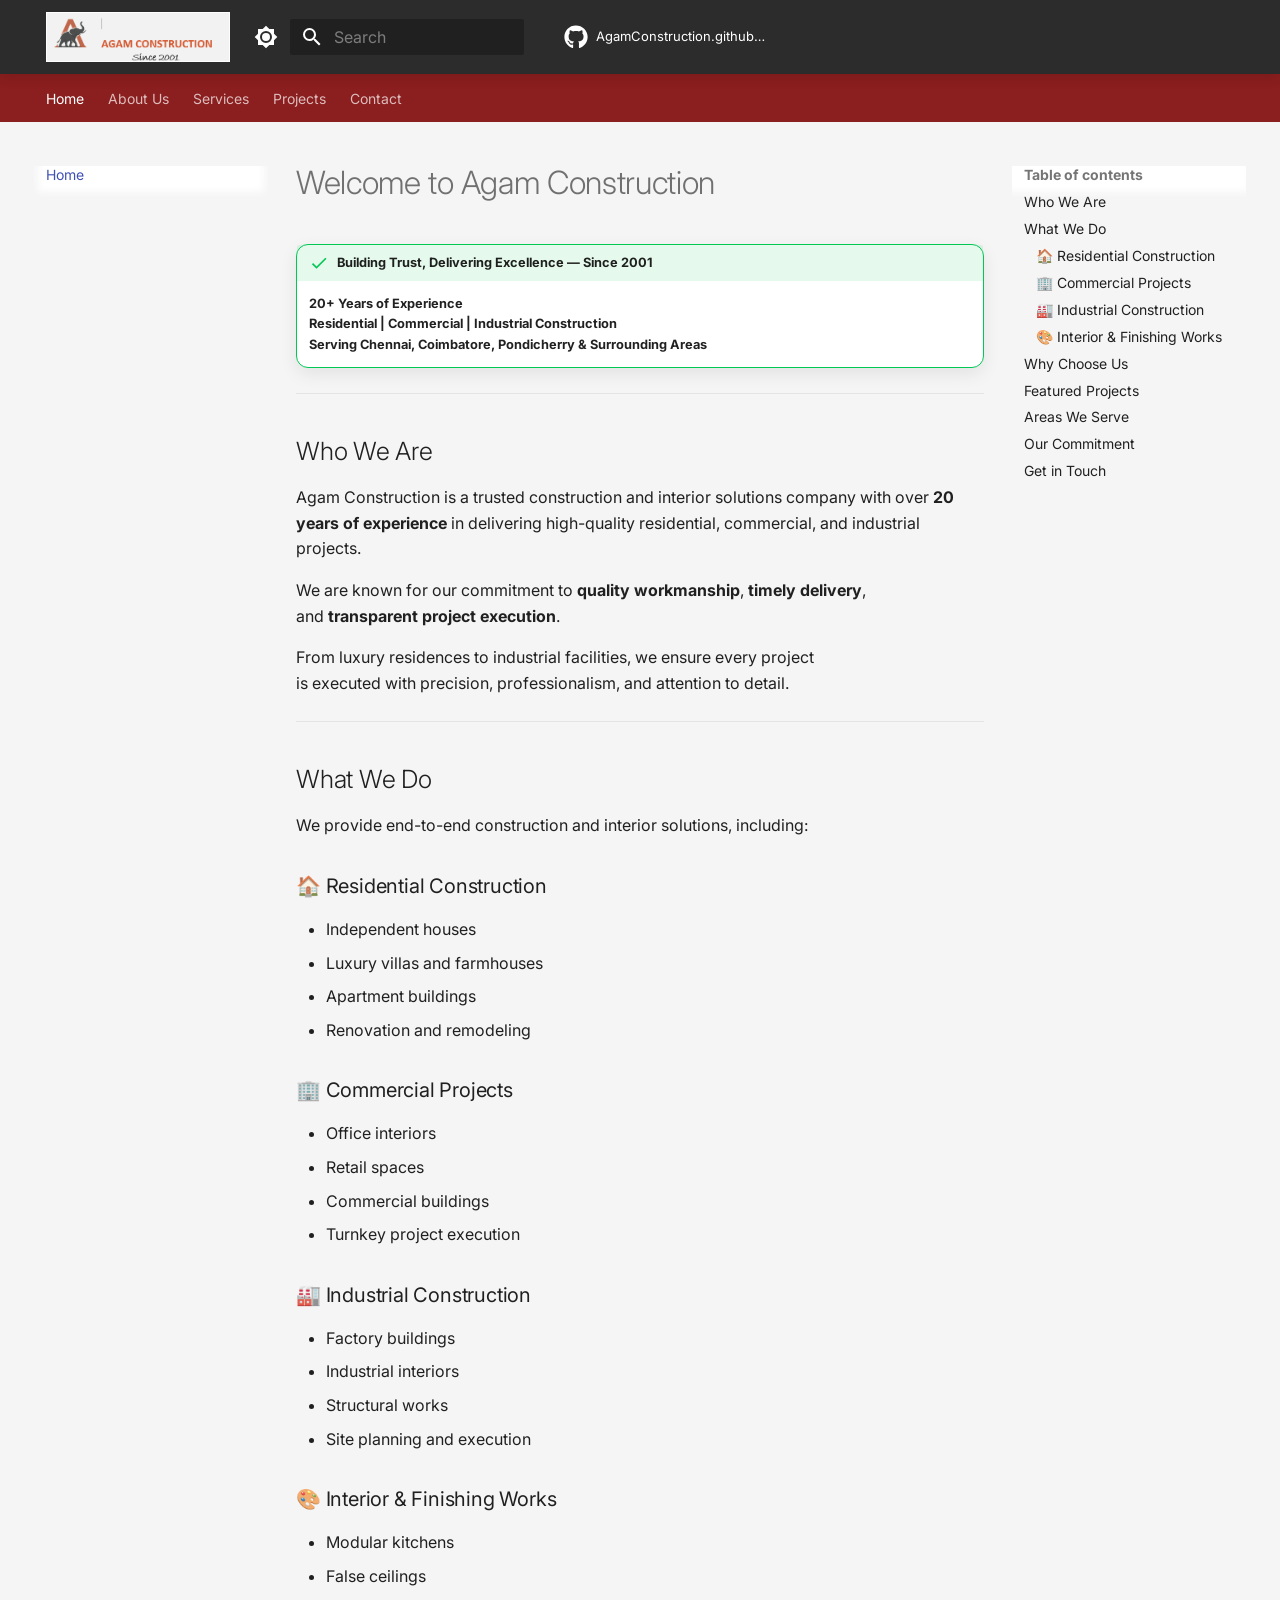
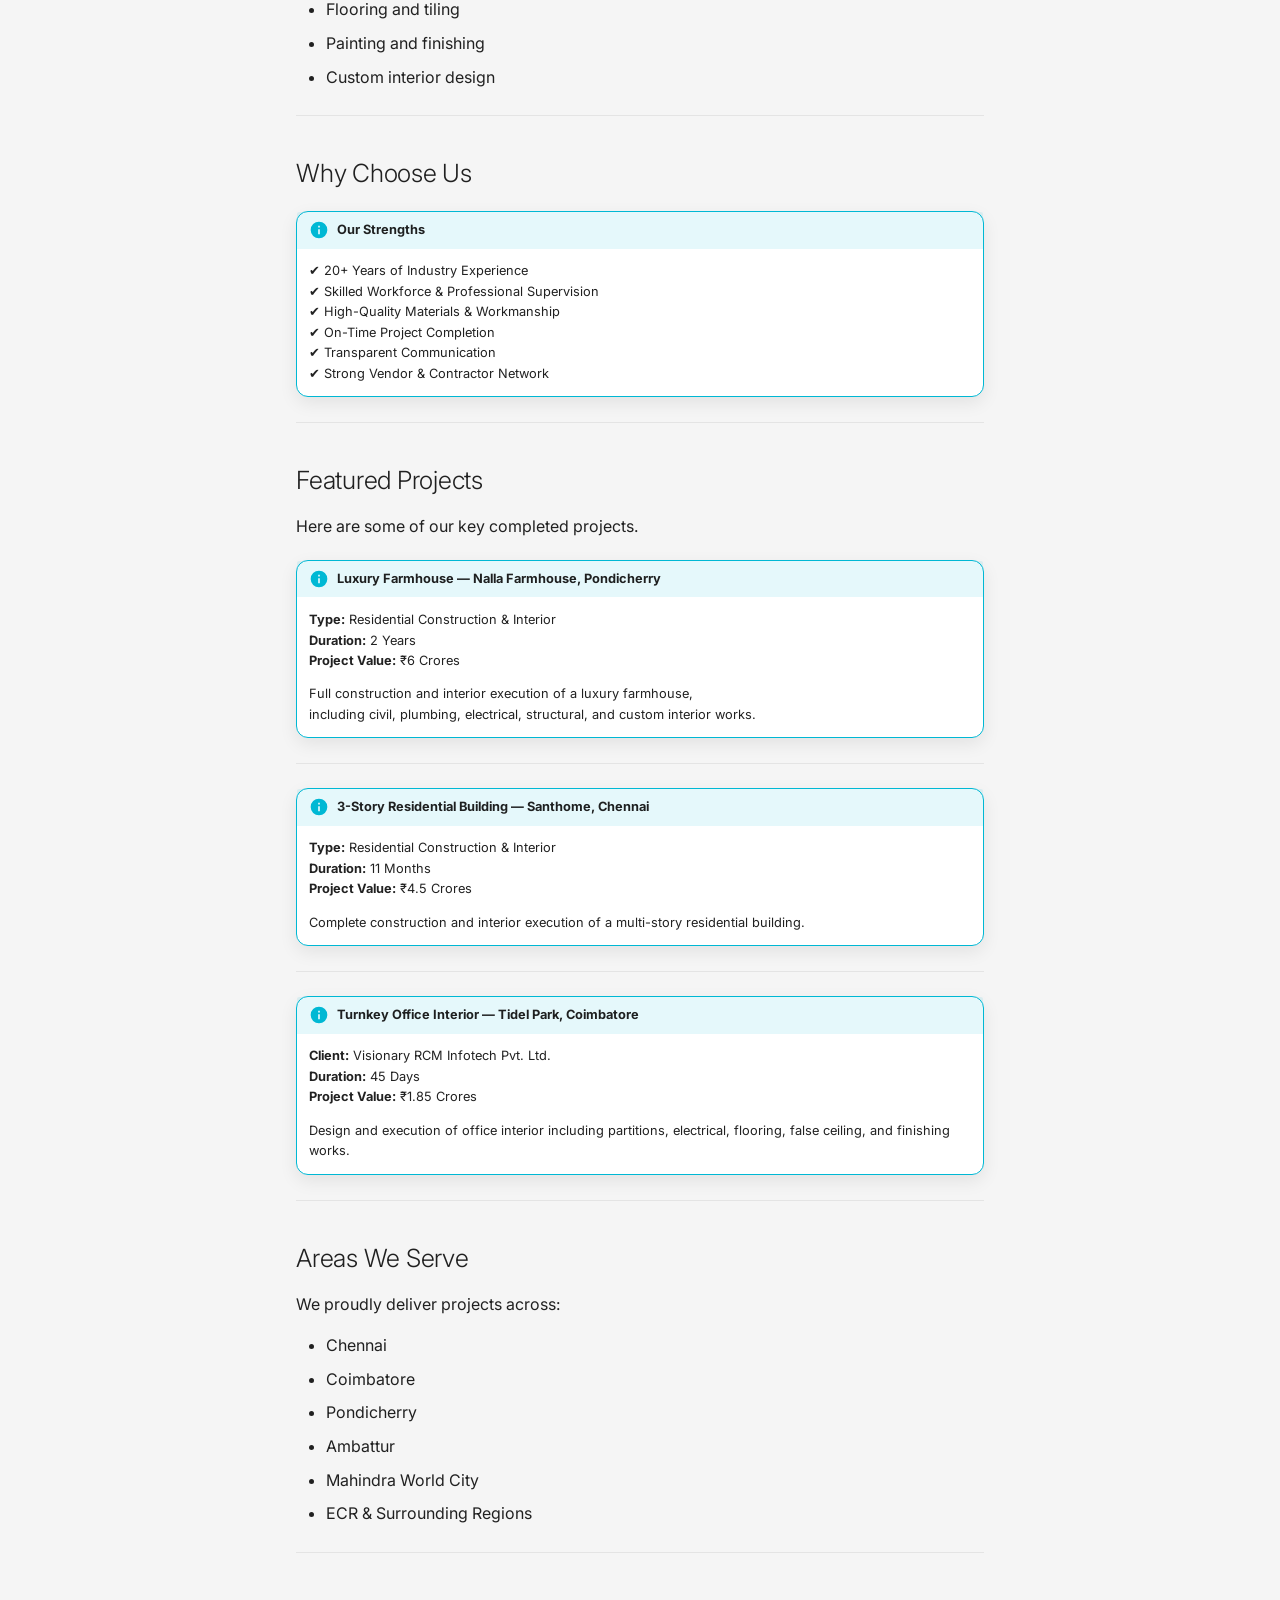
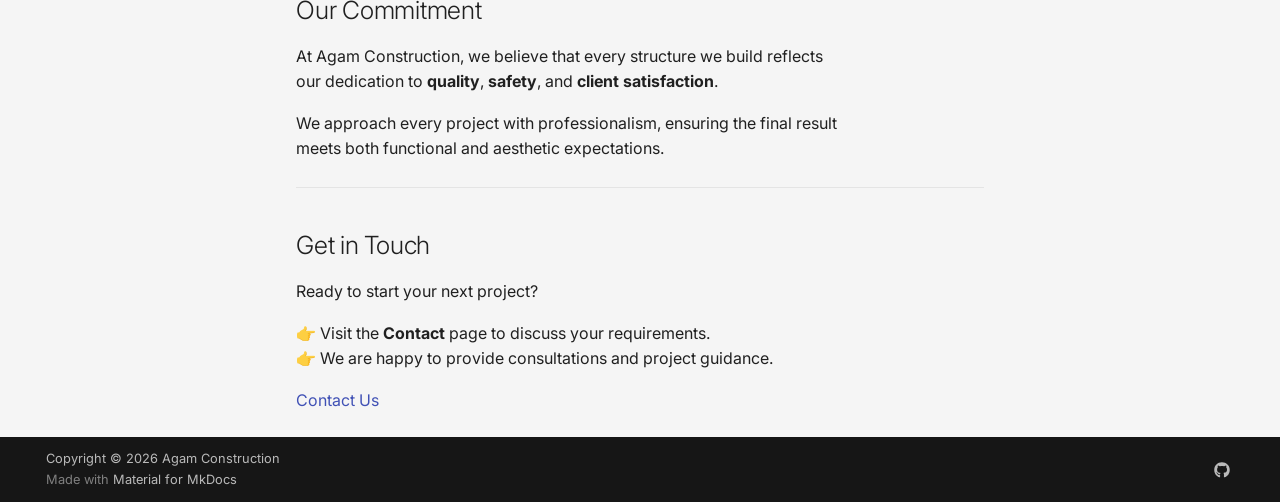
==== commit c39de734: "Deployed 3a9f928 with MkDocs version: 1.6.1" ====
--- a/index.html
+++ b/index.html
@@ -71,7 +71,7 @@
     
     
     
-    <body dir="ltr" data-md-color-scheme="default" data-md-color-primary="red" data-md-color-accent="deep-orange">
+    <body dir="ltr" data-md-color-scheme="default" data-md-color-primary="grey" data-md-color-accent="amber">
   
     
     <input class="md-toggle" data-md-toggle="drawer" type="checkbox" id="__drawer" autocomplete="off">
@@ -126,7 +126,7 @@
     
     
     
-    <input class="md-option" data-md-color-media="(prefers-color-scheme: light)" data-md-color-scheme="default" data-md-color-primary="red" data-md-color-accent="deep-orange"  aria-label="Switch to dark mode"  type="radio" name="__palette" id="__palette_0">
+    <input class="md-option" data-md-color-media="(prefers-color-scheme: light)" data-md-color-scheme="default" data-md-color-primary="grey" data-md-color-accent="amber"  aria-label="Switch to dark mode"  type="radio" name="__palette" id="__palette_0">
     
       <label class="md-header__button md-icon" title="Switch to dark mode" for="__palette_1" hidden>
         <svg xmlns="http://www.w3.org/2000/svg" viewBox="0 0 24 24"><path d="M12 8a4 4 0 0 0-4 4 4 4 0 0 0 4 4 4 4 0 0 0 4-4 4 4 0 0 0-4-4m0 10a6 6 0 0 1-6-6 6 6 0 0 1 6-6 6 6 0 0 1 6 6 6 6 0 0 1-6 6m8-9.31V4h-4.69L12 .69 8.69 4H4v4.69L.69 12 4 15.31V20h4.69L12 23.31 15.31 20H20v-4.69L23.31 12z"/></svg>
@@ -136,7 +136,7 @@
     
     
     
-    <input class="md-option" data-md-color-media="(prefers-color-scheme: dark)" data-md-color-scheme="slate" data-md-color-primary="red" data-md-color-accent="deep-orange"  aria-label="Switch to light mode"  type="radio" name="__palette" id="__palette_1">
+    <input class="md-option" data-md-color-media="(prefers-color-scheme: dark)" data-md-color-scheme="slate" data-md-color-primary="grey" data-md-color-accent="amber"  aria-label="Switch to light mode"  type="radio" name="__palette" id="__palette_1">
     
       <label class="md-header__button md-icon" title="Switch to light mode" for="__palette_0" hidden>
         <svg xmlns="http://www.w3.org/2000/svg" viewBox="0 0 24 24"><path d="M12 18c-.89 0-1.74-.2-2.5-.55C11.56 16.5 13 14.42 13 12s-1.44-4.5-3.5-5.45C10.26 6.2 11.11 6 12 6a6 6 0 0 1 6 6 6 6 0 0 1-6 6m8-9.31V4h-4.69L12 .69 8.69 4H4v4.69L.69 12 4 15.31V20h4.69L12 23.31 15.31 20H20v-4.69L23.31 12z"/></svg>
@@ -447,6 +447,67 @@
     </span>
   </a>
   
+    <nav class="md-nav" aria-label="What We Do">
+      <ul class="md-nav__list">
+        
+          <li class="md-nav__item">
+  <a href="#residential-construction" class="md-nav__link">
+    <span class="md-ellipsis">
+      
+        🏠 Residential Construction
+      
+    </span>
+  </a>
+  
+</li>
+        
+          <li class="md-nav__item">
+  <a href="#commercial-projects" class="md-nav__link">
+    <span class="md-ellipsis">
+      
+        🏢 Commercial Projects
+      
+    </span>
+  </a>
+  
+</li>
+        
+          <li class="md-nav__item">
+  <a href="#industrial-construction" class="md-nav__link">
+    <span class="md-ellipsis">
+      
+        🏭 Industrial Construction
+      
+    </span>
+  </a>
+  
+</li>
+        
+          <li class="md-nav__item">
+  <a href="#interior-finishing-works" class="md-nav__link">
+    <span class="md-ellipsis">
+      
+        🎨 Interior &amp; Finishing Works
+      
+    </span>
+  </a>
+  
+</li>
+        
+      </ul>
+    </nav>
+  
+</li>
+      
+        <li class="md-nav__item">
+  <a href="#why-choose-us" class="md-nav__link">
+    <span class="md-ellipsis">
+      
+        Why Choose Us
+      
+    </span>
+  </a>
+  
 </li>
       
         <li class="md-nav__item">
@@ -454,6 +515,28 @@
     <span class="md-ellipsis">
       
         Featured Projects
+      
+    </span>
+  </a>
+  
+</li>
+      
+        <li class="md-nav__item">
+  <a href="#areas-we-serve" class="md-nav__link">
+    <span class="md-ellipsis">
+      
+        Areas We Serve
+      
+    </span>
+  </a>
+  
+</li>
+      
+        <li class="md-nav__item">
+  <a href="#our-commitment" class="md-nav__link">
+    <span class="md-ellipsis">
+      
+        Our Commitment
       
     </span>
   </a>
@@ -633,6 +716,67 @@
     </span>
   </a>
   
+    <nav class="md-nav" aria-label="What We Do">
+      <ul class="md-nav__list">
+        
+          <li class="md-nav__item">
+  <a href="#residential-construction" class="md-nav__link">
+    <span class="md-ellipsis">
+      
+        🏠 Residential Construction
+      
+    </span>
+  </a>
+  
+</li>
+        
+          <li class="md-nav__item">
+  <a href="#commercial-projects" class="md-nav__link">
+    <span class="md-ellipsis">
+      
+        🏢 Commercial Projects
+      
+    </span>
+  </a>
+  
+</li>
+        
+          <li class="md-nav__item">
+  <a href="#industrial-construction" class="md-nav__link">
+    <span class="md-ellipsis">
+      
+        🏭 Industrial Construction
+      
+    </span>
+  </a>
+  
+</li>
+        
+          <li class="md-nav__item">
+  <a href="#interior-finishing-works" class="md-nav__link">
+    <span class="md-ellipsis">
+      
+        🎨 Interior &amp; Finishing Works
+      
+    </span>
+  </a>
+  
+</li>
+        
+      </ul>
+    </nav>
+  
+</li>
+      
+        <li class="md-nav__item">
+  <a href="#why-choose-us" class="md-nav__link">
+    <span class="md-ellipsis">
+      
+        Why Choose Us
+      
+    </span>
+  </a>
+  
 </li>
       
         <li class="md-nav__item">
@@ -640,6 +784,28 @@
     <span class="md-ellipsis">
       
         Featured Projects
+      
+    </span>
+  </a>
+  
+</li>
+      
+        <li class="md-nav__item">
+  <a href="#areas-we-serve" class="md-nav__link">
+    <span class="md-ellipsis">
+      
+        Areas We Serve
+      
+    </span>
+  </a>
+  
+</li>
+      
+        <li class="md-nav__item">
+  <a href="#our-commitment" class="md-nav__link">
+    <span class="md-ellipsis">
+      
+        Our Commitment
       
     </span>
   </a>
@@ -678,68 +844,115 @@
 
 
 <h1 id="welcome-to-agam-construction">Welcome to Agam Construction</h1>
-<div style="background: linear-gradient(135deg, #b71c1c, #c62828); 
-color: white; padding: 2rem; border-radius: 8px; 
-text-align: center; margin-bottom: 2rem;">
-  <p style="font-size: 1.1rem; opacity: 0.95; margin-bottom: 1.5rem;">
-    Building Trust, Delivering Excellence — Since 2001
-  </p>
-  <div style="display: flex; justify-content: center; gap: 2rem; 
-  flex-wrap: wrap; font-size: 0.85rem;">
-    <span>✦ 20+ Years Experience</span>
-    <span>✦ Residential & Commercial</span>
-    <span>✦ Chennai & Surrounding Areas</span>
-  </div>
+<div class="admonition success">
+<p class="admonition-title">Building Trust, Delivering Excellence — Since 2001</p>
+<p><strong>20+ Years of Experience</strong><br />
+<strong>Residential | Commercial | Industrial Construction</strong><br />
+<strong>Serving Chennai, Coimbatore, Pondicherry &amp; Surrounding Areas</strong></p>
 </div>
-
+<hr />
 <h2 id="who-we-are">Who We Are</h2>
-<p>Agam Construction is a trusted main contractor for residential and commercial 
-projects, delivering exceptional project management services since 2001. 
-Based in Chennai, we serve clients across Tamil Nadu with expertise in 
-design-and-build solutions, turnkey projects, and interior works.</p>
+<p>Agam Construction is a trusted construction and interior solutions company
+with over <strong>20 years of experience</strong> in delivering high-quality residential,
+commercial, and industrial projects.</p>
+<p>We are known for our commitment to <strong>quality workmanship</strong>, <strong>timely delivery</strong>,<br />
+and <strong>transparent project execution</strong>.</p>
+<p>From luxury residences to industrial facilities, we ensure every project<br />
+is executed with precision, professionalism, and attention to detail.</p>
+<hr />
 <h2 id="what-we-do">What We Do</h2>
-<div style="display: grid; grid-template-columns: repeat(auto-fit, minmax(200px, 1fr)); 
-gap: 1rem; margin: 1.5rem 0;">
-
-<div style="border: 1px solid #e0e0e0; border-radius: 8px; padding: 1rem; 
-border-top: 3px solid #c62828;">
-<strong>🏗️ Project Management</strong><br>
-<small>End-to-end project planning, execution, and delivery</small>
+<p>We provide end-to-end construction and interior solutions, including:</p>
+<h3 id="residential-construction">🏠 Residential Construction</h3>
+<ul>
+<li>Independent houses  </li>
+<li>Luxury villas and farmhouses  </li>
+<li>Apartment buildings  </li>
+<li>Renovation and remodeling  </li>
+</ul>
+<h3 id="commercial-projects">🏢 Commercial Projects</h3>
+<ul>
+<li>Office interiors  </li>
+<li>Retail spaces  </li>
+<li>Commercial buildings  </li>
+<li>Turnkey project execution  </li>
+</ul>
+<h3 id="industrial-construction">🏭 Industrial Construction</h3>
+<ul>
+<li>Factory buildings  </li>
+<li>Industrial interiors  </li>
+<li>Structural works  </li>
+<li>Site planning and execution  </li>
+</ul>
+<h3 id="interior-finishing-works">🎨 Interior &amp; Finishing Works</h3>
+<ul>
+<li>Modular kitchens  </li>
+<li>False ceilings  </li>
+<li>Flooring and tiling  </li>
+<li>Painting and finishing  </li>
+<li>Custom interior design  </li>
+</ul>
+<hr />
+<h2 id="why-choose-us">Why Choose Us</h2>
+<div class="admonition info">
+<p class="admonition-title">Our Strengths</p>
+<p>✔ 20+ Years of Industry Experience<br />
+✔ Skilled Workforce &amp; Professional Supervision<br />
+✔ High-Quality Materials &amp; Workmanship<br />
+✔ On-Time Project Completion<br />
+✔ Transparent Communication<br />
+✔ Strong Vendor &amp; Contractor Network  </p>
 </div>
-
-<div style="border: 1px solid #e0e0e0; border-radius: 8px; padding: 1rem; 
-border-top: 3px solid #c62828;">
-<strong>🏠 Residential Construction</strong><br>
-<small>Custom homes, apartments, and residential complexes</small>
+<hr />
+<h2 id="featured-projects">Featured Projects</h2>
+<p>Here are some of our key completed projects.</p>
+<div class="admonition info">
+<p class="admonition-title">Luxury Farmhouse — Nalla Farmhouse, Pondicherry</p>
+<p><strong>Type:</strong> Residential Construction &amp; Interior<br />
+<strong>Duration:</strong> 2 Years<br />
+<strong>Project Value:</strong> ₹6 Crores  </p>
+<p>Full construction and interior execution of a luxury farmhouse,<br />
+including civil, plumbing, electrical, structural, and custom interior works.</p>
 </div>
-
-<div style="border: 1px solid #e0e0e0; border-radius: 8px; padding: 1rem; 
-border-top: 3px solid #c62828;">
-<strong>🏢 Commercial Projects</strong><br>
-<small>Office interiors, factories, and commercial buildings</small>
+<hr />
+<div class="admonition info">
+<p class="admonition-title">3-Story Residential Building — Santhome, Chennai</p>
+<p><strong>Type:</strong> Residential Construction &amp; Interior<br />
+<strong>Duration:</strong> 11 Months<br />
+<strong>Project Value:</strong> ₹4.5 Crores  </p>
+<p>Complete construction and interior execution of a multi-story residential building.</p>
 </div>
-
-<div style="border: 1px solid #e0e0e0; border-radius: 8px; padding: 1rem; 
-border-top: 3px solid #c62828;">
-<strong>🔑 Turnkey Solutions</strong><br>
-<small>Complete design-to-handover project delivery</small>
+<hr />
+<div class="admonition info">
+<p class="admonition-title">Turnkey Office Interior — Tidel Park, Coimbatore</p>
+<p><strong>Client:</strong> Visionary RCM Infotech Pvt. Ltd.<br />
+<strong>Duration:</strong> 45 Days<br />
+<strong>Project Value:</strong> ₹1.85 Crores  </p>
+<p>Design and execution of office interior including partitions, electrical,
+flooring, false ceiling, and finishing works.</p>
 </div>
-
-</div>
-
-<h2 id="featured-projects">Featured Projects</h2>
+<hr />
+<h2 id="areas-we-serve">Areas We Serve</h2>
+<p>We proudly deliver projects across:</p>
 <ul>
-<li><strong>3-Story Residential Building</strong> — Santhome, Chennai — ₹4.5 crores</li>
-<li><strong>Luxury Farmhouse</strong> — Nalla Farmhouse, Pondicherry — ₹6 crores</li>
-<li><strong>Office Interior</strong> — Visionary RCM Infotech, Tidel Park, Coimbatore — ₹1.85 crores</li>
-<li><strong>Modular Kitchens</strong> — Rakindo Township, Coimbatore — ₹40 lakhs</li>
+<li>Chennai  </li>
+<li>Coimbatore  </li>
+<li>Pondicherry  </li>
+<li>Ambattur  </li>
+<li>Mahindra World City  </li>
+<li>ECR &amp; Surrounding Regions  </li>
 </ul>
+<hr />
+<h2 id="our-commitment">Our Commitment</h2>
+<p>At Agam Construction, we believe that every structure we build reflects<br />
+our dedication to <strong>quality</strong>, <strong>safety</strong>, and <strong>client satisfaction</strong>.</p>
+<p>We approach every project with professionalism, ensuring the final result<br />
+meets both functional and aesthetic expectations.</p>
+<hr />
 <h2 id="get-in-touch">Get in Touch</h2>
-<ul>
-<li>📍 83/55, 10th Avenue, Ashok Nagar, Chennai — 600 083</li>
-<li>📞 73730 78777 / 94444 47442</li>
-<li>📧 b_gopalsamy@rediffmail.com</li>
-</ul>
+<p>Ready to start your next project?</p>
+<p>👉 Visit the <strong>Contact</strong> page to discuss your requirements.<br />
+👉 We are happy to provide consultations and project guidance.</p>
+<p><a href="contact/">Contact Us</a></p>
 
 
 
--- a/extra.css
+++ b/extra.css
@@ -7,4 +7,56 @@
 .md-header__button.md-logo img {
   height: 50px;
   width: auto;
+}
+/* Header background */
+.md-header {
+    background-color: #2C2C2C; /* Premium dark charcoal */
+}
+/* Premium brand red accents */
+
+.md-tabs {
+    background-color: #8B1E1E; /* Deep maroon */
+}
+
+.md-button {
+    background-color: #8B1E1E;
+    color: white;
+}
+
+.md-button:hover {
+    background-color: #5A0F0F;
+}
+/* Softer page look */
+
+.md-main {
+    background-color: #F5F5F5;
+}
+
+/* Header shadow */
+
+.md-header {
+    box-shadow: 0 4px 12px rgba(0,0,0,0.1);
+}
+/* Gold highlight for active tab */
+
+.md-tabs__link--active {
+    border-bottom: 2px solid #C5A46D;
+}
+
+/* Gold hover effect */
+
+.md-tabs__link:hover {
+    color: #C5A46D;
+}
+/* Professional content cards */
+
+.md-typeset .admonition,
+.md-typeset details {
+    border-radius: 12px;
+    box-shadow: 0 6px 18px rgba(0,0,0,0.08);
+}
+/* Improve spacing */
+
+.md-main__inner {
+    margin-top: 20px;
 }
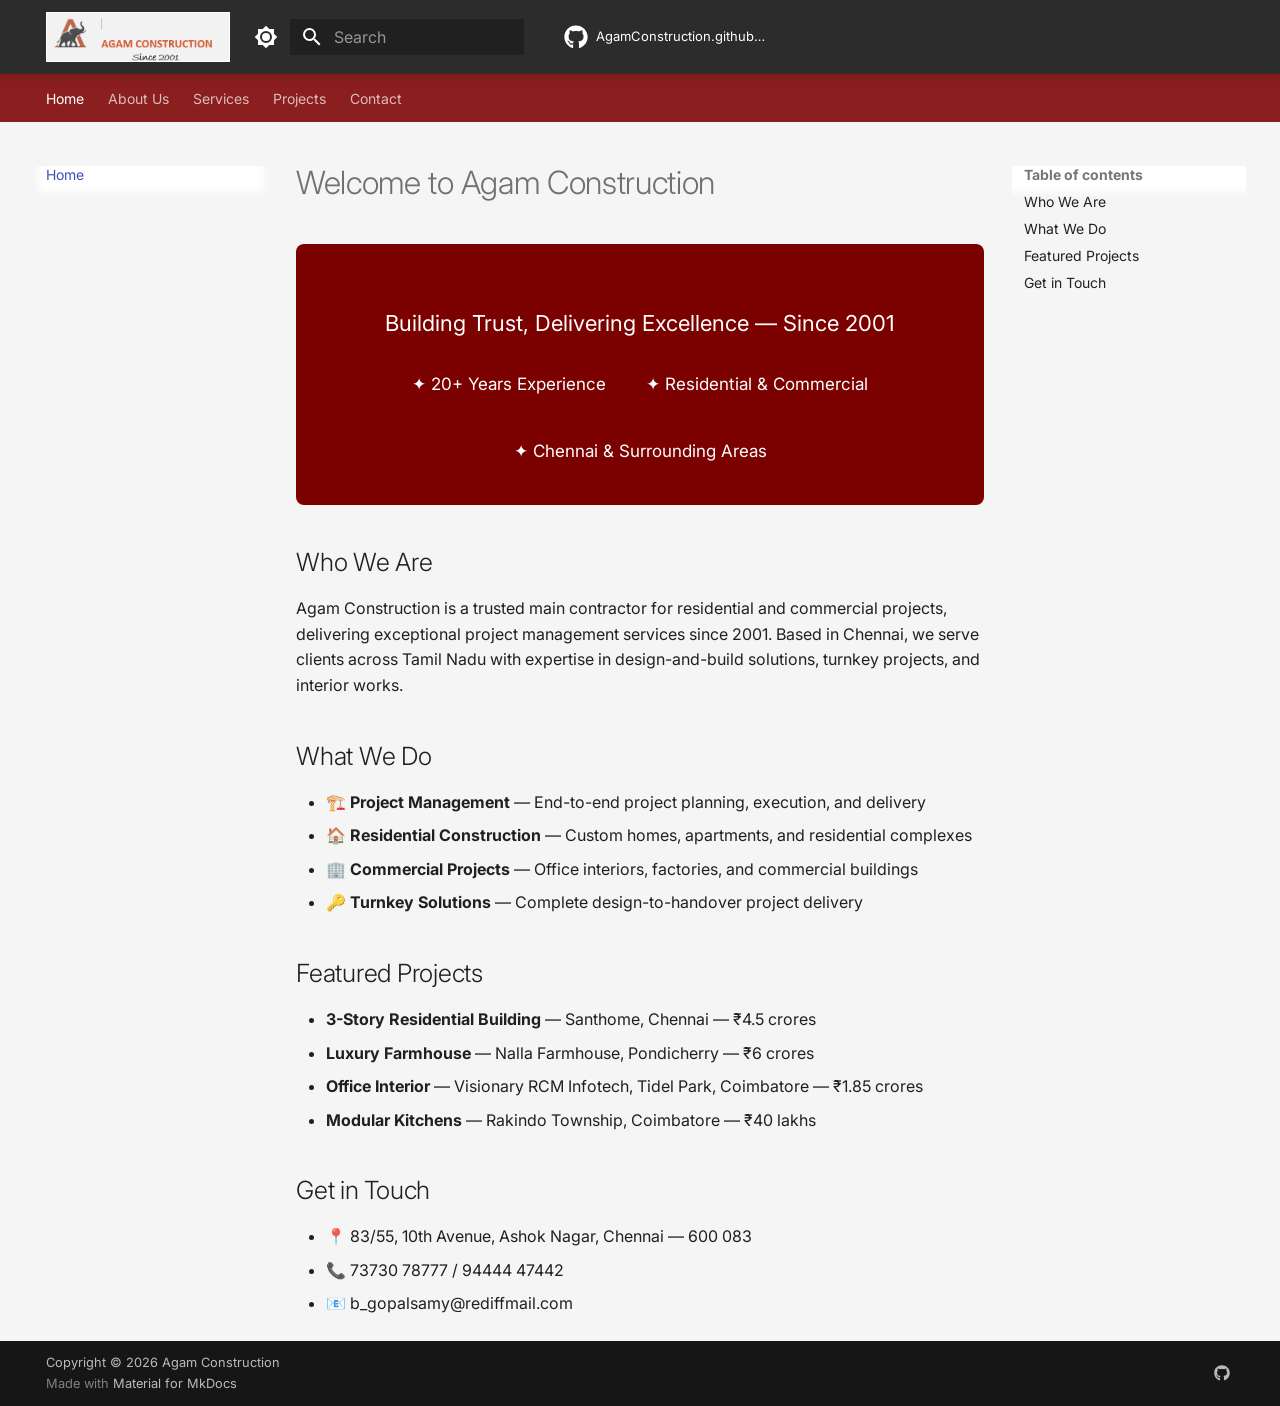
==== commit 63ec8a64: "Deployed 3a9f928 with MkDocs version: 1.6.1" ====
--- a/index.html
+++ b/index.html
@@ -71,7 +71,7 @@
     
     
     
-    <body dir="ltr" data-md-color-scheme="default" data-md-color-primary="grey" data-md-color-accent="amber">
+    <body dir="ltr" data-md-color-scheme="default" data-md-color-primary="blue-grey" data-md-color-accent="red">
   
     
     <input class="md-toggle" data-md-toggle="drawer" type="checkbox" id="__drawer" autocomplete="off">
@@ -126,7 +126,7 @@
     
     
     
-    <input class="md-option" data-md-color-media="(prefers-color-scheme: light)" data-md-color-scheme="default" data-md-color-primary="grey" data-md-color-accent="amber"  aria-label="Switch to dark mode"  type="radio" name="__palette" id="__palette_0">
+    <input class="md-option" data-md-color-media="(prefers-color-scheme: light)" data-md-color-scheme="default" data-md-color-primary="blue-grey" data-md-color-accent="red"  aria-label="Switch to dark mode"  type="radio" name="__palette" id="__palette_0">
     
       <label class="md-header__button md-icon" title="Switch to dark mode" for="__palette_1" hidden>
         <svg xmlns="http://www.w3.org/2000/svg" viewBox="0 0 24 24"><path d="M12 8a4 4 0 0 0-4 4 4 4 0 0 0 4 4 4 4 0 0 0 4-4 4 4 0 0 0-4-4m0 10a6 6 0 0 1-6-6 6 6 0 0 1 6-6 6 6 0 0 1 6 6 6 6 0 0 1-6 6m8-9.31V4h-4.69L12 .69 8.69 4H4v4.69L.69 12 4 15.31V20h4.69L12 23.31 15.31 20H20v-4.69L23.31 12z"/></svg>
@@ -136,7 +136,7 @@
     
     
     
-    <input class="md-option" data-md-color-media="(prefers-color-scheme: dark)" data-md-color-scheme="slate" data-md-color-primary="grey" data-md-color-accent="amber"  aria-label="Switch to light mode"  type="radio" name="__palette" id="__palette_1">
+    <input class="md-option" data-md-color-media="(prefers-color-scheme: dark)" data-md-color-scheme="slate" data-md-color-primary="blue-grey" data-md-color-accent="red"  aria-label="Switch to light mode"  type="radio" name="__palette" id="__palette_1">
     
       <label class="md-header__button md-icon" title="Switch to light mode" for="__palette_0" hidden>
         <svg xmlns="http://www.w3.org/2000/svg" viewBox="0 0 24 24"><path d="M12 18c-.89 0-1.74-.2-2.5-.55C11.56 16.5 13 14.42 13 12s-1.44-4.5-3.5-5.45C10.26 6.2 11.11 6 12 6a6 6 0 0 1 6 6 6 6 0 0 1-6 6m8-9.31V4h-4.69L12 .69 8.69 4H4v4.69L.69 12 4 15.31V20h4.69L12 23.31 15.31 20H20v-4.69L23.31 12z"/></svg>
@@ -447,67 +447,6 @@
     </span>
   </a>
   
-    <nav class="md-nav" aria-label="What We Do">
-      <ul class="md-nav__list">
-        
-          <li class="md-nav__item">
-  <a href="#residential-construction" class="md-nav__link">
-    <span class="md-ellipsis">
-      
-        🏠 Residential Construction
-      
-    </span>
-  </a>
-  
-</li>
-        
-          <li class="md-nav__item">
-  <a href="#commercial-projects" class="md-nav__link">
-    <span class="md-ellipsis">
-      
-        🏢 Commercial Projects
-      
-    </span>
-  </a>
-  
-</li>
-        
-          <li class="md-nav__item">
-  <a href="#industrial-construction" class="md-nav__link">
-    <span class="md-ellipsis">
-      
-        🏭 Industrial Construction
-      
-    </span>
-  </a>
-  
-</li>
-        
-          <li class="md-nav__item">
-  <a href="#interior-finishing-works" class="md-nav__link">
-    <span class="md-ellipsis">
-      
-        🎨 Interior &amp; Finishing Works
-      
-    </span>
-  </a>
-  
-</li>
-        
-      </ul>
-    </nav>
-  
-</li>
-      
-        <li class="md-nav__item">
-  <a href="#why-choose-us" class="md-nav__link">
-    <span class="md-ellipsis">
-      
-        Why Choose Us
-      
-    </span>
-  </a>
-  
 </li>
       
         <li class="md-nav__item">
@@ -515,28 +454,6 @@
     <span class="md-ellipsis">
       
         Featured Projects
-      
-    </span>
-  </a>
-  
-</li>
-      
-        <li class="md-nav__item">
-  <a href="#areas-we-serve" class="md-nav__link">
-    <span class="md-ellipsis">
-      
-        Areas We Serve
-      
-    </span>
-  </a>
-  
-</li>
-      
-        <li class="md-nav__item">
-  <a href="#our-commitment" class="md-nav__link">
-    <span class="md-ellipsis">
-      
-        Our Commitment
       
     </span>
   </a>
@@ -716,67 +633,6 @@
     </span>
   </a>
   
-    <nav class="md-nav" aria-label="What We Do">
-      <ul class="md-nav__list">
-        
-          <li class="md-nav__item">
-  <a href="#residential-construction" class="md-nav__link">
-    <span class="md-ellipsis">
-      
-        🏠 Residential Construction
-      
-    </span>
-  </a>
-  
-</li>
-        
-          <li class="md-nav__item">
-  <a href="#commercial-projects" class="md-nav__link">
-    <span class="md-ellipsis">
-      
-        🏢 Commercial Projects
-      
-    </span>
-  </a>
-  
-</li>
-        
-          <li class="md-nav__item">
-  <a href="#industrial-construction" class="md-nav__link">
-    <span class="md-ellipsis">
-      
-        🏭 Industrial Construction
-      
-    </span>
-  </a>
-  
-</li>
-        
-          <li class="md-nav__item">
-  <a href="#interior-finishing-works" class="md-nav__link">
-    <span class="md-ellipsis">
-      
-        🎨 Interior &amp; Finishing Works
-      
-    </span>
-  </a>
-  
-</li>
-        
-      </ul>
-    </nav>
-  
-</li>
-      
-        <li class="md-nav__item">
-  <a href="#why-choose-us" class="md-nav__link">
-    <span class="md-ellipsis">
-      
-        Why Choose Us
-      
-    </span>
-  </a>
-  
 </li>
       
         <li class="md-nav__item">
@@ -784,28 +640,6 @@
     <span class="md-ellipsis">
       
         Featured Projects
-      
-    </span>
-  </a>
-  
-</li>
-      
-        <li class="md-nav__item">
-  <a href="#areas-we-serve" class="md-nav__link">
-    <span class="md-ellipsis">
-      
-        Areas We Serve
-      
-    </span>
-  </a>
-  
-</li>
-      
-        <li class="md-nav__item">
-  <a href="#our-commitment" class="md-nav__link">
-    <span class="md-ellipsis">
-      
-        Our Commitment
       
     </span>
   </a>
@@ -844,115 +678,45 @@
 
 
 <h1 id="welcome-to-agam-construction">Welcome to Agam Construction</h1>
-<div class="admonition success">
-<p class="admonition-title">Building Trust, Delivering Excellence — Since 2001</p>
-<p><strong>20+ Years of Experience</strong><br />
-<strong>Residential | Commercial | Industrial Construction</strong><br />
-<strong>Serving Chennai, Coimbatore, Pondicherry &amp; Surrounding Areas</strong></p>
+<div style="background: linear-gradient(135deg, #7b0000, #7b0000);
+color: white; padding: 2rem; border-radius: 8px; 
+text-align: center; margin-bottom: 2rem;">
+  <p style="font-size: 1.1rem; margin-bottom: 1.5rem;">
+    Building Trust, Delivering Excellence — Since 2001
+  </p>
+  <div style="display: flex; justify-content: center; gap: 2rem; 
+  flex-wrap: wrap; font-size: 0.85rem;">
+    <span>✦ 20+ Years Experience</span>
+    <span>✦ Residential & Commercial</span>
+    <span>✦ Chennai & Surrounding Areas</span>
+  </div>
 </div>
-<hr />
+
 <h2 id="who-we-are">Who We Are</h2>
-<p>Agam Construction is a trusted construction and interior solutions company
-with over <strong>20 years of experience</strong> in delivering high-quality residential,
-commercial, and industrial projects.</p>
-<p>We are known for our commitment to <strong>quality workmanship</strong>, <strong>timely delivery</strong>,<br />
-and <strong>transparent project execution</strong>.</p>
-<p>From luxury residences to industrial facilities, we ensure every project<br />
-is executed with precision, professionalism, and attention to detail.</p>
-<hr />
+<p>Agam Construction is a trusted main contractor for residential and commercial 
+projects, delivering exceptional project management services since 2001. 
+Based in Chennai, we serve clients across Tamil Nadu with expertise in 
+design-and-build solutions, turnkey projects, and interior works.</p>
 <h2 id="what-we-do">What We Do</h2>
-<p>We provide end-to-end construction and interior solutions, including:</p>
-<h3 id="residential-construction">🏠 Residential Construction</h3>
 <ul>
-<li>Independent houses  </li>
-<li>Luxury villas and farmhouses  </li>
-<li>Apartment buildings  </li>
-<li>Renovation and remodeling  </li>
+<li>🏗️ <strong>Project Management</strong> — End-to-end project planning, execution, and delivery</li>
+<li>🏠 <strong>Residential Construction</strong> — Custom homes, apartments, and residential complexes</li>
+<li>🏢 <strong>Commercial Projects</strong> — Office interiors, factories, and commercial buildings</li>
+<li>🔑 <strong>Turnkey Solutions</strong> — Complete design-to-handover project delivery</li>
 </ul>
-<h3 id="commercial-projects">🏢 Commercial Projects</h3>
+<h2 id="featured-projects">Featured Projects</h2>
 <ul>
-<li>Office interiors  </li>
-<li>Retail spaces  </li>
-<li>Commercial buildings  </li>
-<li>Turnkey project execution  </li>
+<li><strong>3-Story Residential Building</strong> — Santhome, Chennai — ₹4.5 crores</li>
+<li><strong>Luxury Farmhouse</strong> — Nalla Farmhouse, Pondicherry — ₹6 crores</li>
+<li><strong>Office Interior</strong> — Visionary RCM Infotech, Tidel Park, Coimbatore — ₹1.85 crores</li>
+<li><strong>Modular Kitchens</strong> — Rakindo Township, Coimbatore — ₹40 lakhs</li>
 </ul>
-<h3 id="industrial-construction">🏭 Industrial Construction</h3>
+<h2 id="get-in-touch">Get in Touch</h2>
 <ul>
-<li>Factory buildings  </li>
-<li>Industrial interiors  </li>
-<li>Structural works  </li>
-<li>Site planning and execution  </li>
+<li>📍 83/55, 10th Avenue, Ashok Nagar, Chennai — 600 083</li>
+<li>📞 73730 78777 / 94444 47442</li>
+<li>📧 b_gopalsamy@rediffmail.com</li>
 </ul>
-<h3 id="interior-finishing-works">🎨 Interior &amp; Finishing Works</h3>
-<ul>
-<li>Modular kitchens  </li>
-<li>False ceilings  </li>
-<li>Flooring and tiling  </li>
-<li>Painting and finishing  </li>
-<li>Custom interior design  </li>
-</ul>
-<hr />
-<h2 id="why-choose-us">Why Choose Us</h2>
-<div class="admonition info">
-<p class="admonition-title">Our Strengths</p>
-<p>✔ 20+ Years of Industry Experience<br />
-✔ Skilled Workforce &amp; Professional Supervision<br />
-✔ High-Quality Materials &amp; Workmanship<br />
-✔ On-Time Project Completion<br />
-✔ Transparent Communication<br />
-✔ Strong Vendor &amp; Contractor Network  </p>
-</div>
-<hr />
-<h2 id="featured-projects">Featured Projects</h2>
-<p>Here are some of our key completed projects.</p>
-<div class="admonition info">
-<p class="admonition-title">Luxury Farmhouse — Nalla Farmhouse, Pondicherry</p>
-<p><strong>Type:</strong> Residential Construction &amp; Interior<br />
-<strong>Duration:</strong> 2 Years<br />
-<strong>Project Value:</strong> ₹6 Crores  </p>
-<p>Full construction and interior execution of a luxury farmhouse,<br />
-including civil, plumbing, electrical, structural, and custom interior works.</p>
-</div>
-<hr />
-<div class="admonition info">
-<p class="admonition-title">3-Story Residential Building — Santhome, Chennai</p>
-<p><strong>Type:</strong> Residential Construction &amp; Interior<br />
-<strong>Duration:</strong> 11 Months<br />
-<strong>Project Value:</strong> ₹4.5 Crores  </p>
-<p>Complete construction and interior execution of a multi-story residential building.</p>
-</div>
-<hr />
-<div class="admonition info">
-<p class="admonition-title">Turnkey Office Interior — Tidel Park, Coimbatore</p>
-<p><strong>Client:</strong> Visionary RCM Infotech Pvt. Ltd.<br />
-<strong>Duration:</strong> 45 Days<br />
-<strong>Project Value:</strong> ₹1.85 Crores  </p>
-<p>Design and execution of office interior including partitions, electrical,
-flooring, false ceiling, and finishing works.</p>
-</div>
-<hr />
-<h2 id="areas-we-serve">Areas We Serve</h2>
-<p>We proudly deliver projects across:</p>
-<ul>
-<li>Chennai  </li>
-<li>Coimbatore  </li>
-<li>Pondicherry  </li>
-<li>Ambattur  </li>
-<li>Mahindra World City  </li>
-<li>ECR &amp; Surrounding Regions  </li>
-</ul>
-<hr />
-<h2 id="our-commitment">Our Commitment</h2>
-<p>At Agam Construction, we believe that every structure we build reflects<br />
-our dedication to <strong>quality</strong>, <strong>safety</strong>, and <strong>client satisfaction</strong>.</p>
-<p>We approach every project with professionalism, ensuring the final result<br />
-meets both functional and aesthetic expectations.</p>
-<hr />
-<h2 id="get-in-touch">Get in Touch</h2>
-<p>Ready to start your next project?</p>
-<p>👉 Visit the <strong>Contact</strong> page to discuss your requirements.<br />
-👉 We are happy to provide consultations and project guidance.</p>
-<p><a href="contact/">Contact Us</a></p>
 
 
 
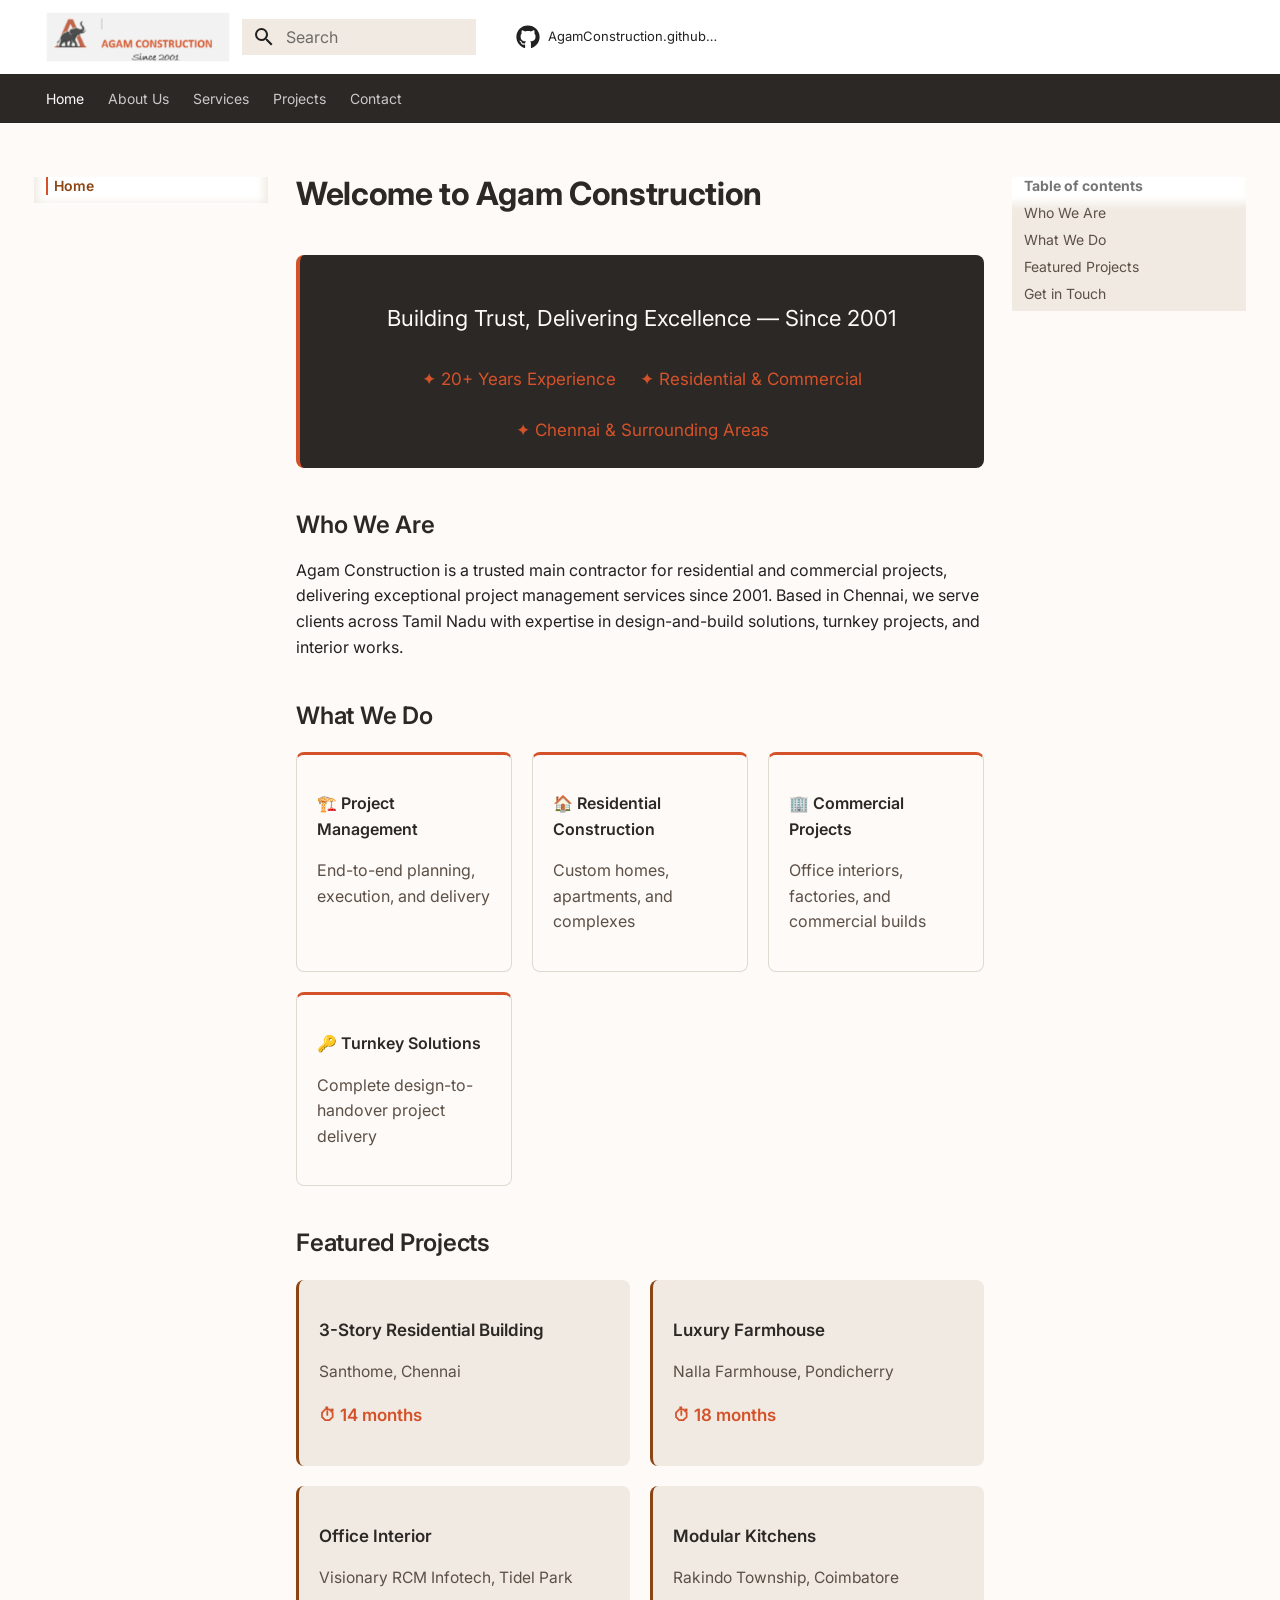
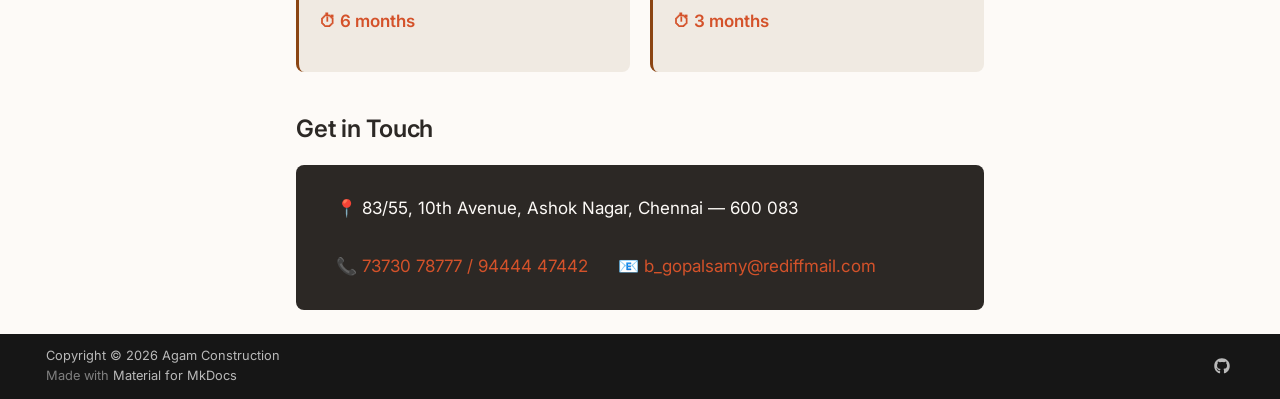
==== commit df22582e: "Deployed 3a9f928 with MkDocs version: 1.6.1" ====
--- a/index.html
+++ b/index.html
@@ -66,12 +66,10 @@
   
     
     
-      
-    
-    
-    
-    
-    <body dir="ltr" data-md-color-scheme="default" data-md-color-primary="blue-grey" data-md-color-accent="red">
+    
+    
+    
+    <body dir="ltr" data-md-color-scheme="default" data-md-color-primary="white" data-md-color-accent="deep-orange">
   
     
     <input class="md-toggle" data-md-toggle="drawer" type="checkbox" id="__drawer" autocomplete="off">
@@ -121,33 +119,7 @@
     </div>
     
       
-        <form class="md-header__option" data-md-component="palette">
-  
-    
-    
-    
-    <input class="md-option" data-md-color-media="(prefers-color-scheme: light)" data-md-color-scheme="default" data-md-color-primary="blue-grey" data-md-color-accent="red"  aria-label="Switch to dark mode"  type="radio" name="__palette" id="__palette_0">
-    
-      <label class="md-header__button md-icon" title="Switch to dark mode" for="__palette_1" hidden>
-        <svg xmlns="http://www.w3.org/2000/svg" viewBox="0 0 24 24"><path d="M12 8a4 4 0 0 0-4 4 4 4 0 0 0 4 4 4 4 0 0 0 4-4 4 4 0 0 0-4-4m0 10a6 6 0 0 1-6-6 6 6 0 0 1 6-6 6 6 0 0 1 6 6 6 6 0 0 1-6 6m8-9.31V4h-4.69L12 .69 8.69 4H4v4.69L.69 12 4 15.31V20h4.69L12 23.31 15.31 20H20v-4.69L23.31 12z"/></svg>
-      </label>
-    
-  
-    
-    
-    
-    <input class="md-option" data-md-color-media="(prefers-color-scheme: dark)" data-md-color-scheme="slate" data-md-color-primary="blue-grey" data-md-color-accent="red"  aria-label="Switch to light mode"  type="radio" name="__palette" id="__palette_1">
-    
-      <label class="md-header__button md-icon" title="Switch to light mode" for="__palette_0" hidden>
-        <svg xmlns="http://www.w3.org/2000/svg" viewBox="0 0 24 24"><path d="M12 18c-.89 0-1.74-.2-2.5-.55C11.56 16.5 13 14.42 13 12s-1.44-4.5-3.5-5.45C10.26 6.2 11.11 6 12 6a6 6 0 0 1 6 6 6 6 0 0 1-6 6m8-9.31V4h-4.69L12 .69 8.69 4H4v4.69L.69 12 4 15.31V20h4.69L12 23.31 15.31 20H20v-4.69L23.31 12z"/></svg>
-      </label>
-    
-  
-</form>
-      
-    
-    
-      <script>var palette=__md_get("__palette");if(palette&&palette.color){if("(prefers-color-scheme)"===palette.color.media){var media=matchMedia("(prefers-color-scheme: light)"),input=document.querySelector(media.matches?"[data-md-color-media='(prefers-color-scheme: light)']":"[data-md-color-media='(prefers-color-scheme: dark)']");palette.color.media=input.getAttribute("data-md-color-media"),palette.color.scheme=input.getAttribute("data-md-color-scheme"),palette.color.primary=input.getAttribute("data-md-color-primary"),palette.color.accent=input.getAttribute("data-md-color-accent")}for(var[key,value]of Object.entries(palette.color))document.body.setAttribute("data-md-color-"+key,value)}</script>
+    
     
     
     
@@ -678,45 +650,82 @@
 
 
 <h1 id="welcome-to-agam-construction">Welcome to Agam Construction</h1>
-<div style="background: linear-gradient(135deg, #7b0000, #7b0000);
-color: white; padding: 2rem; border-radius: 8px; 
-text-align: center; margin-bottom: 2rem;">
-  <p style="font-size: 1.1rem; margin-bottom: 1.5rem;">
+<div style="background: #2C2825; padding: 1.2rem 2rem; border-radius: 8px; text-align: center; margin-bottom: 2rem; border-left: 4px solid #D4522A;">
+  <p style="font-size: 1.1rem; margin-bottom: 1.5rem; color: #FDFAF7; font-weight: 400;">
     Building Trust, Delivering Excellence — Since 2001
   </p>
-  <div style="display: flex; justify-content: center; gap: 2rem; 
-  flex-wrap: wrap; font-size: 0.85rem;">
-    <span>✦ 20+ Years Experience</span>
-    <span>✦ Residential & Commercial</span>
-    <span>✦ Chennai & Surrounding Areas</span>
+  <div style="display: flex; justify-content: center; gap: 1.2rem; flex-wrap: wrap; font-size: 0.85rem;">
+    <span style="color: #D4522A;">✦ 20+ Years Experience</span>
+    <span style="color: #D4522A;">✦ Residential & Commercial</span>
+    <span style="color: #D4522A;">✦ Chennai & Surrounding Areas</span>
   </div>
 </div>
 
 <h2 id="who-we-are">Who We Are</h2>
-<p>Agam Construction is a trusted main contractor for residential and commercial 
-projects, delivering exceptional project management services since 2001. 
-Based in Chennai, we serve clients across Tamil Nadu with expertise in 
+<p>Agam Construction is a trusted main contractor for residential and commercial
+projects, delivering exceptional project management services since 2001.
+Based in Chennai, we serve clients across Tamil Nadu with expertise in
 design-and-build solutions, turnkey projects, and interior works.</p>
 <h2 id="what-we-do">What We Do</h2>
-<ul>
-<li>🏗️ <strong>Project Management</strong> — End-to-end project planning, execution, and delivery</li>
-<li>🏠 <strong>Residential Construction</strong> — Custom homes, apartments, and residential complexes</li>
-<li>🏢 <strong>Commercial Projects</strong> — Office interiors, factories, and commercial buildings</li>
-<li>🔑 <strong>Turnkey Solutions</strong> — Complete design-to-handover project delivery</li>
-</ul>
+<div style="display: grid; grid-template-columns: repeat(auto-fit, minmax(200px, 1fr)); gap: 1rem; margin: 1rem 0 2rem;">
+
+  <div style="background: #FDFAF7; border: 0.5px solid #e0d9d0; border-top: 3px solid #D4522A; border-radius: 8px; padding: 1rem;">
+    <p style="font-weight: 600; color: #2C2825; margin-bottom: 0.4rem;">🏗️ Project Management</p>
+    <p style="font-size: 0.8rem; color: #5c4f46;">End-to-end planning, execution, and delivery</p>
+  </div>
+
+  <div style="background: #FDFAF7; border: 0.5px solid #e0d9d0; border-top: 3px solid #D4522A; border-radius: 8px; padding: 1rem;">
+    <p style="font-weight: 600; color: #2C2825; margin-bottom: 0.4rem;">🏠 Residential Construction</p>
+    <p style="font-size: 0.8rem; color: #5c4f46;">Custom homes, apartments, and complexes</p>
+  </div>
+
+  <div style="background: #FDFAF7; border: 0.5px solid #e0d9d0; border-top: 3px solid #D4522A; border-radius: 8px; padding: 1rem;">
+    <p style="font-weight: 600; color: #2C2825; margin-bottom: 0.4rem;">🏢 Commercial Projects</p>
+    <p style="font-size: 0.8rem; color: #5c4f46;">Office interiors, factories, and commercial builds</p>
+  </div>
+
+  <div style="background: #FDFAF7; border: 0.5px solid #e0d9d0; border-top: 3px solid #D4522A; border-radius: 8px; padding: 1rem;">
+    <p style="font-weight: 600; color: #2C2825; margin-bottom: 0.4rem;">🔑 Turnkey Solutions</p>
+    <p style="font-size: 0.8rem; color: #5c4f46;">Complete design-to-handover project delivery</p>
+  </div>
+
+</div>
+
 <h2 id="featured-projects">Featured Projects</h2>
-<ul>
-<li><strong>3-Story Residential Building</strong> — Santhome, Chennai — ₹4.5 crores</li>
-<li><strong>Luxury Farmhouse</strong> — Nalla Farmhouse, Pondicherry — ₹6 crores</li>
-<li><strong>Office Interior</strong> — Visionary RCM Infotech, Tidel Park, Coimbatore — ₹1.85 crores</li>
-<li><strong>Modular Kitchens</strong> — Rakindo Township, Coimbatore — ₹40 lakhs</li>
-</ul>
+<div style="display: grid; grid-template-columns: repeat(auto-fit, minmax(220px, 1fr)); gap: 1rem; margin: 1rem 0 2rem;">
+
+  <div style="background: #F0EAE2; border-radius: 8px; padding: 1rem; border-left: 3px solid #8B4513;">
+    <p style="font-weight: 600; color: #2C2825; font-size: 0.85rem; margin-bottom: 0.3rem;">3-Story Residential Building</p>
+    <p style="font-size: 0.78rem; color: #5c4f46; margin-bottom: 0.3rem;">Santhome, Chennai</p>
+    <p style="font-size: 0.85rem; font-weight: 600; color: #D4522A;">⏱ 14 months</p>
+  </div>
+
+  <div style="background: #F0EAE2; border-radius: 8px; padding: 1rem; border-left: 3px solid #8B4513;">
+    <p style="font-weight: 600; color: #2C2825; font-size: 0.85rem; margin-bottom: 0.3rem;">Luxury Farmhouse</p>
+    <p style="font-size: 0.78rem; color: #5c4f46; margin-bottom: 0.3rem;">Nalla Farmhouse, Pondicherry</p>
+    <p style="font-size: 0.85rem; font-weight: 600; color: #D4522A;">⏱ 18 months</p>
+  </div>
+
+  <div style="background: #F0EAE2; border-radius: 8px; padding: 1rem; border-left: 3px solid #8B4513;">
+    <p style="font-weight: 600; color: #2C2825; font-size: 0.85rem; margin-bottom: 0.3rem;">Office Interior</p>
+    <p style="font-size: 0.78rem; color: #5c4f46; margin-bottom: 0.3rem;">Visionary RCM Infotech, Tidel Park</p>
+    <p style="font-size: 0.85rem; font-weight: 600; color: #D4522A;">⏱ 6 months</p>
+  </div>
+
+  <div style="background: #F0EAE2; border-radius: 8px; padding: 1rem; border-left: 3px solid #8B4513;">
+    <p style="font-weight: 600; color: #2C2825; font-size: 0.85rem; margin-bottom: 0.3rem;">Modular Kitchens</p>
+    <p style="font-size: 0.78rem; color: #5c4f46; margin-bottom: 0.3rem;">Rakindo Township, Coimbatore</p>
+    <p style="font-size: 0.85rem; font-weight: 600; color: #D4522A;">⏱ 3 months</p>
+  </div>
+
+</div>
+
 <h2 id="get-in-touch">Get in Touch</h2>
-<ul>
-<li>📍 83/55, 10th Avenue, Ashok Nagar, Chennai — 600 083</li>
-<li>📞 73730 78777 / 94444 47442</li>
-<li>📧 b_gopalsamy@rediffmail.com</li>
-</ul>
+<div style="background: #2C2825; border-radius: 8px; padding: 1.5rem 2rem; margin-top: 1rem; display: flex; flex-wrap: wrap; gap: 1.5rem;">
+  <span style="color: #FDFAF7; font-size: 0.85rem;">📍 83/55, 10th Avenue, Ashok Nagar, Chennai — 600 083</span>
+  <span style="color: #D4522A; font-size: 0.85rem;">📞 73730 78777 / 94444 47442</span>
+  <span style="color: #D4522A; font-size: 0.85rem;">📧 b_gopalsamy@rediffmail.com</span>
+</div>
 
 
 
--- a/extra.css
+++ b/extra.css
@@ -1,4 +1,28 @@
-/* Hide site name in header - logo already has the name */
+/* Typography */
+.md-typeset {
+  font-size: 0.8rem;
+  line-height: 1.6;
+}
+
+.md-typeset h1 {
+  font-size: 1.6rem;
+  font-weight: 700;
+  color: #2C2825;
+}
+
+.md-typeset h2 {
+  font-size: 1.2rem;
+  font-weight: 600;
+  color: #2C2825;
+}
+
+.md-typeset h3 {
+  font-size: 1rem;
+  font-weight: 600;
+  color: #2C2825;
+}
+
+/* Hide site name - logo has the name already */
 .md-header__title {
   display: none;
 }
@@ -8,55 +32,79 @@
   height: 50px;
   width: auto;
 }
-/* Header background */
+
+/* Top bar - white */
 .md-header {
-    background-color: #2C2C2C; /* Premium dark charcoal */
-}
-/* Premium brand red accents */
-
-.md-tabs {
-    background-color: #8B1E1E; /* Deep maroon */
+  background-color: #ffffff !important;
+  box-shadow: 0 2px 4px rgba(44,40,37,0.12);
 }
 
-.md-button {
-    background-color: #8B1E1E;
-    color: white;
+/* Search and icons - dark on white */
+.md-header__button {
+  color: #2C2825 !important;
 }
 
-.md-button:hover {
-    background-color: #5A0F0F;
-}
-/* Softer page look */
-
-.md-main {
-    background-color: #F5F5F5;
+.md-search__input {
+  background-color: #F0EAE2 !important;
+  color: #2C2825 !important;
 }
 
-/* Header shadow */
-
-.md-header {
-    box-shadow: 0 4px 12px rgba(0,0,0,0.1);
-}
-/* Gold highlight for active tab */
-
-.md-tabs__link--active {
-    border-bottom: 2px solid #C5A46D;
+/* Navigation tabs - warm charcoal */
+.md-tabs {
+  background-color: #2C2825 !important;
 }
 
-/* Gold hover effect */
+/* Tab text - white */
+.md-tabs__link {
+  color: #ffffff !important;
+  opacity: 0.75;
+}
 
+/* Active tab */
+.md-tabs__link--active {
+  opacity: 1 !important;
+  border-bottom: 2px solid #D4522A;
+}
+
+/* Tab hover */
 .md-tabs__link:hover {
-    color: #C5A46D;
+  opacity: 1 !important;
+  color: #D4522A !important;
 }
-/* Professional content cards */
 
-.md-typeset .admonition,
-.md-typeset details {
-    border-radius: 12px;
-    box-shadow: 0 6px 18px rgba(0,0,0,0.08);
+/* Page background - warm white */
+.md-main {
+  background-color: #FDFAF7 !important;
 }
-/* Improve spacing */
 
-.md-main__inner {
-    margin-top: 20px;
+/* Sidebar background - warm gray */
+.md-nav--primary,
+.md-sidebar__inner {
+  background-color: #F0EAE2 !important;
+}
+
+/* TOC and sidebar links - warm readable tone */
+.md-nav__link {
+  color: #5c4f46 !important;
+}
+
+/* TOC active link - deep sienna */
+.md-nav__link--active {
+  color: #8B4513 !important;
+  font-weight: 600;
+  border-left: 2px solid #D4522A;
+  padding-left: 6px;
+}
+
+/* TOC hover */
+.md-nav__link:hover {
+  color: #D4522A !important;
+}
+
+/* Brand accent - rust red throughout */
+:root {
+  --md-accent-fg-color: #D4522A;
+  --md-accent-fg-color--transparent: rgba(212, 82, 42, 0.1);
+  --md-primary-fg-color: #2C2825;
+  --md-primary-bg-color: #ffffff;
 }
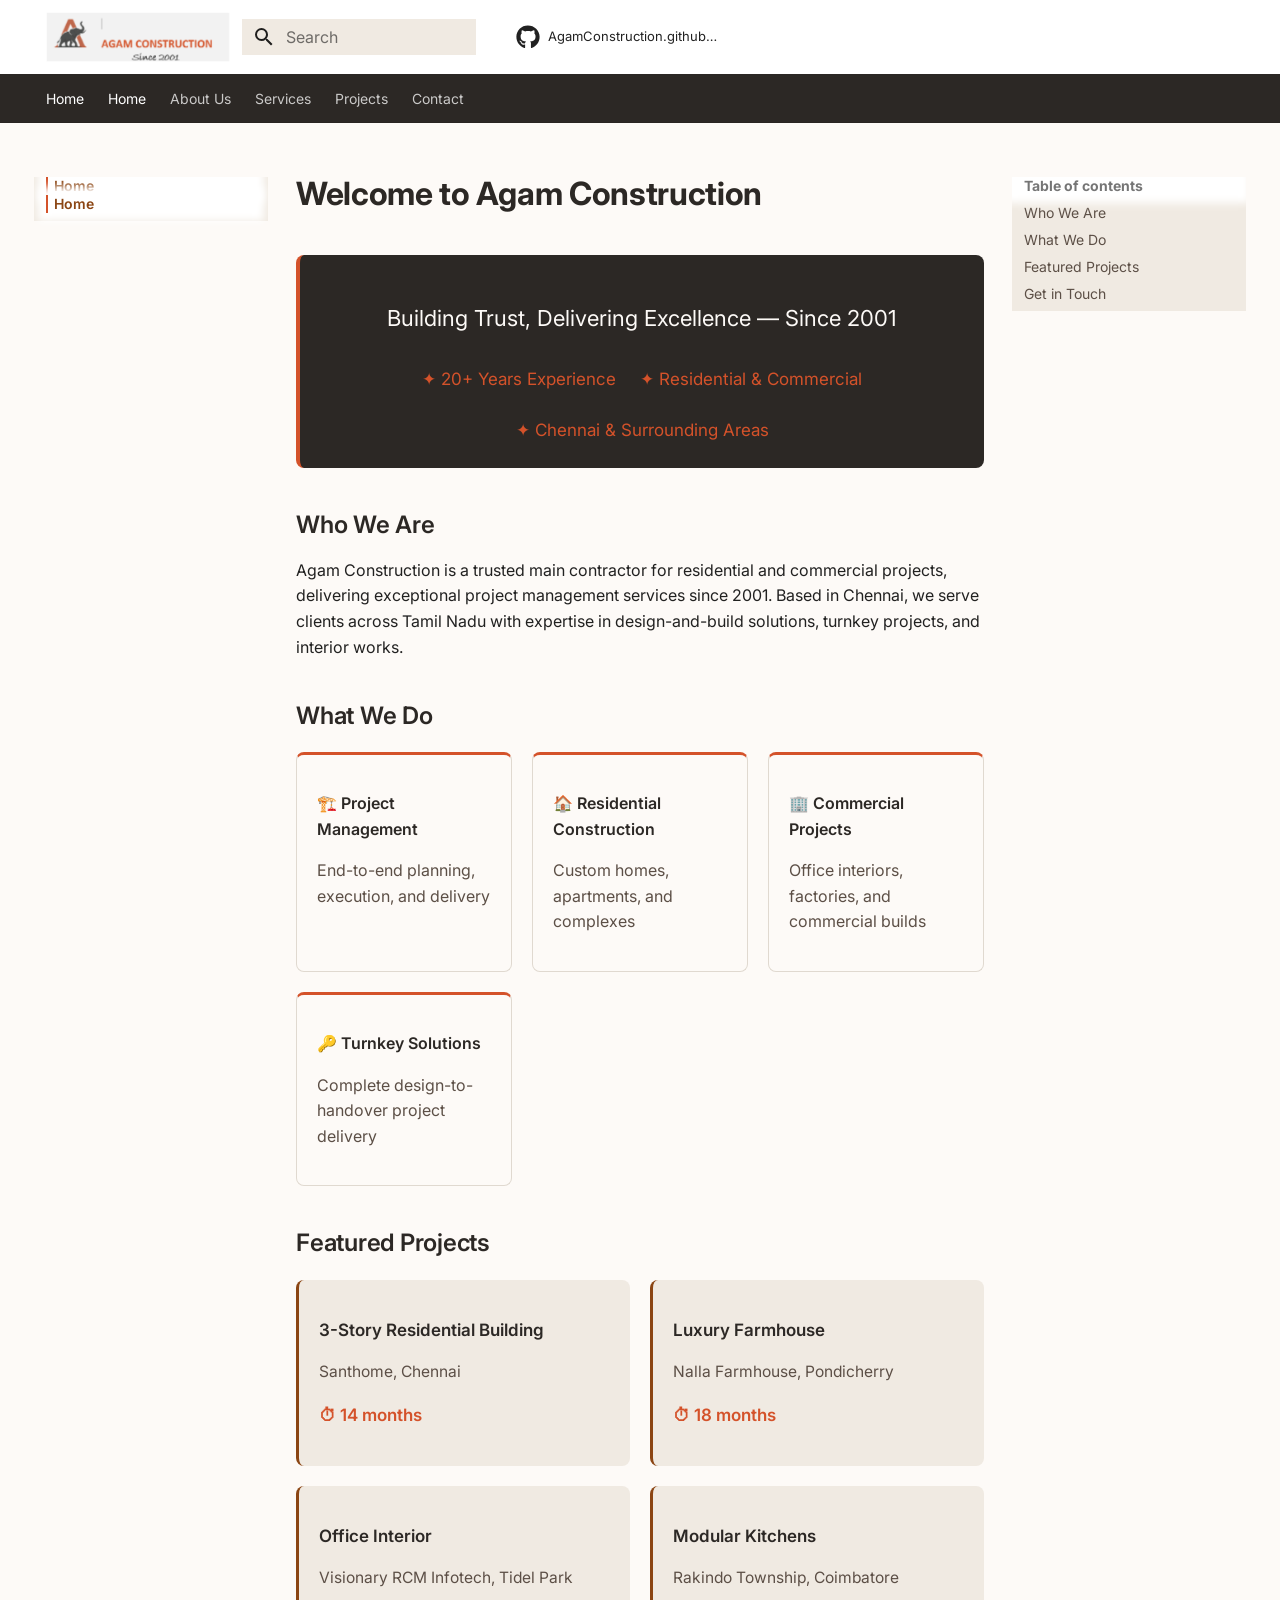
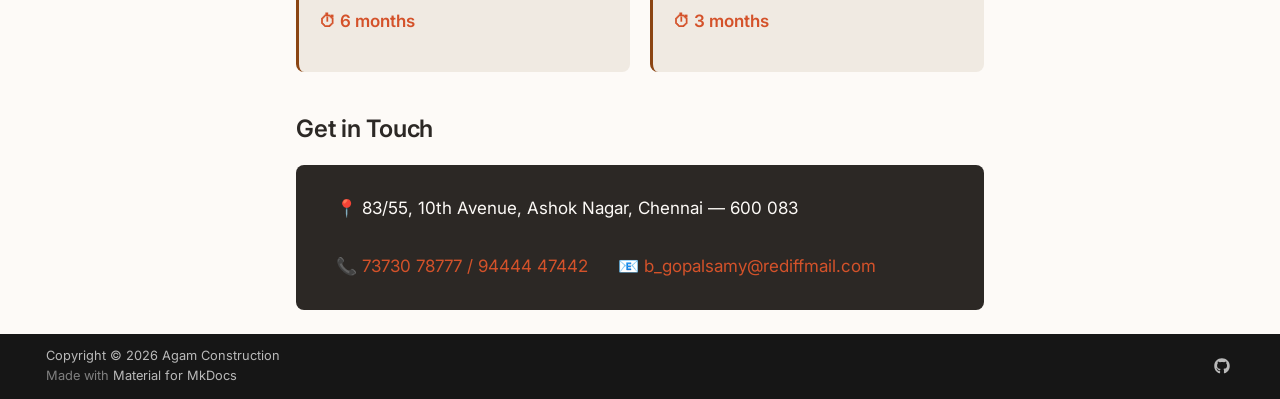
==== commit 00950067: "Deployed 8005a85 with MkDocs version: 1.6.1" ====
--- a/index.html
+++ b/index.html
@@ -14,6 +14,8 @@
       
         <link rel="canonical" href="https://AgamConstruction.github.io/">
       
+      
+        <link rel="prev" href=".">
       
       
         <link rel="next" href="about/">
@@ -217,6 +219,27 @@
   
   
   
+    
+  
+  
+    <li class="md-tabs__item md-tabs__item--active">
+      <a href="." class="md-tabs__link">
+        
+  
+  
+    
+  
+  Home
+
+      </a>
+    </li>
+  
+
+      
+        
+  
+  
+  
   
     <li class="md-tabs__item">
       <a href="about/" class="md-tabs__link">
@@ -332,6 +355,124 @@
     </div>
   
   <ul class="md-nav__list" data-md-scrollfix>
+    
+      
+      
+  
+  
+    
+  
+  
+  
+    <li class="md-nav__item md-nav__item--active">
+      
+      <input class="md-nav__toggle md-toggle" type="checkbox" id="__toc">
+      
+      
+        
+      
+      
+        <label class="md-nav__link md-nav__link--active" for="__toc">
+          
+  
+  
+  <span class="md-ellipsis">
+    
+  
+    Home
+  
+
+    
+  </span>
+  
+  
+
+          <span class="md-nav__icon md-icon"></span>
+        </label>
+      
+      <a href="." class="md-nav__link md-nav__link--active">
+        
+  
+  
+  <span class="md-ellipsis">
+    
+  
+    Home
+  
+
+    
+  </span>
+  
+  
+
+      </a>
+      
+        
+
+<nav class="md-nav md-nav--secondary" aria-label="Table of contents">
+  
+  
+  
+    
+  
+  
+    <label class="md-nav__title" for="__toc">
+      <span class="md-nav__icon md-icon"></span>
+      Table of contents
+    </label>
+    <ul class="md-nav__list" data-md-component="toc" data-md-scrollfix>
+      
+        <li class="md-nav__item">
+  <a href="#who-we-are" class="md-nav__link">
+    <span class="md-ellipsis">
+      
+        Who We Are
+      
+    </span>
+  </a>
+  
+</li>
+      
+        <li class="md-nav__item">
+  <a href="#what-we-do" class="md-nav__link">
+    <span class="md-ellipsis">
+      
+        What We Do
+      
+    </span>
+  </a>
+  
+</li>
+      
+        <li class="md-nav__item">
+  <a href="#featured-projects" class="md-nav__link">
+    <span class="md-ellipsis">
+      
+        Featured Projects
+      
+    </span>
+  </a>
+  
+</li>
+      
+        <li class="md-nav__item">
+  <a href="#get-in-touch" class="md-nav__link">
+    <span class="md-ellipsis">
+      
+        Get in Touch
+      
+    </span>
+  </a>
+  
+</li>
+      
+    </ul>
+  
+</nav>
+      
+    </li>
+  
+
     
       
       
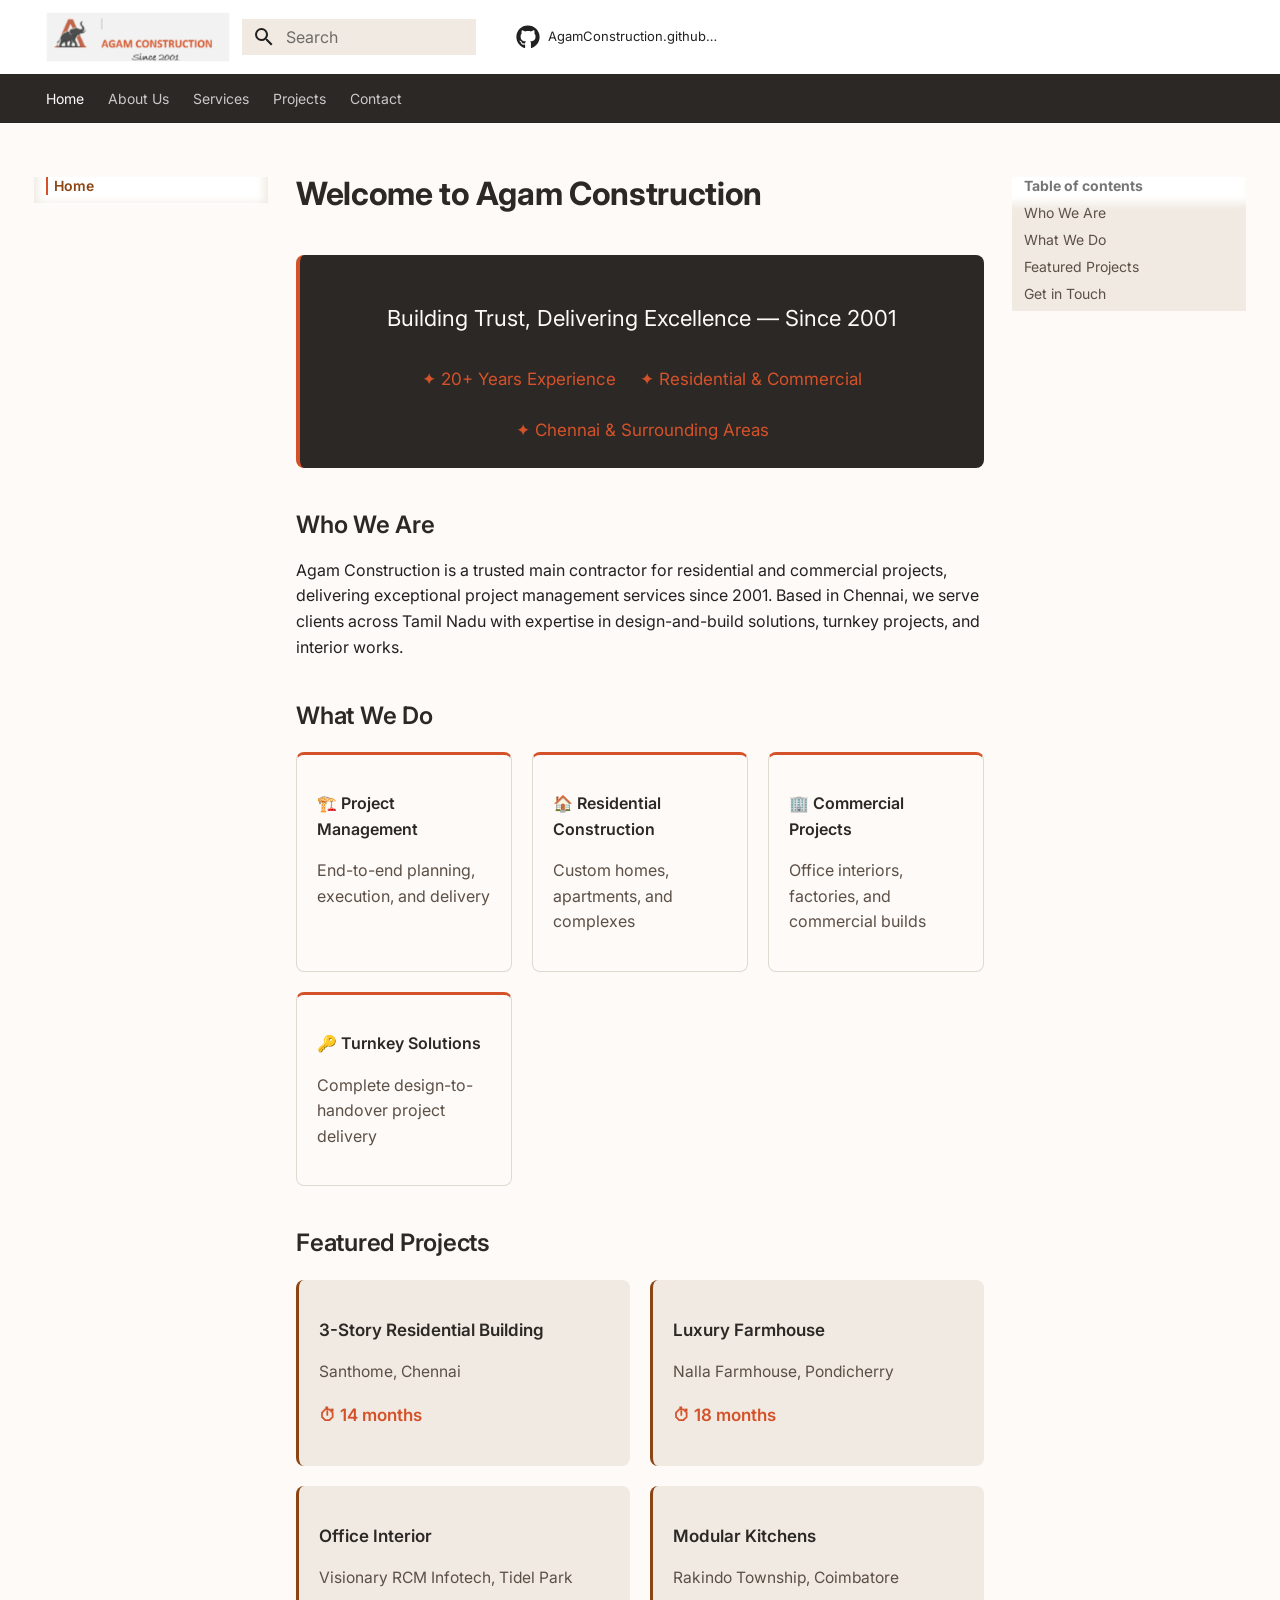
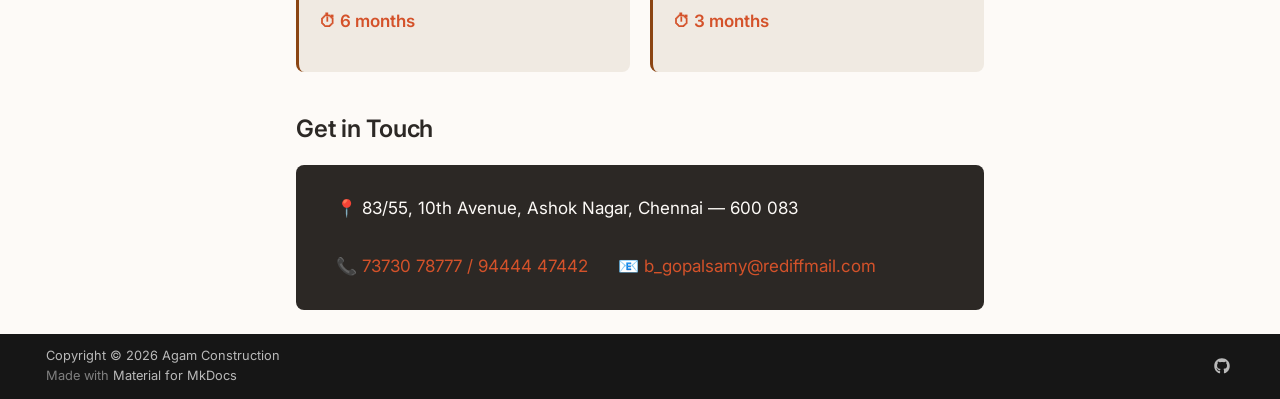
==== commit 5462a771: "Deployed cdc6e1b with MkDocs version: 1.6.1" ====
--- a/index.html
+++ b/index.html
@@ -14,8 +14,6 @@
       
         <link rel="canonical" href="https://AgamConstruction.github.io/">
       
-      
-        <link rel="prev" href=".">
       
       
         <link rel="next" href="about/">
@@ -219,27 +217,6 @@
   
   
   
-    
-  
-  
-    <li class="md-tabs__item md-tabs__item--active">
-      <a href="." class="md-tabs__link">
-        
-  
-  
-    
-  
-  Home
-
-      </a>
-    </li>
-  
-
-      
-        
-  
-  
-  
   
     <li class="md-tabs__item">
       <a href="about/" class="md-tabs__link">
@@ -355,124 +332,6 @@
     </div>
   
   <ul class="md-nav__list" data-md-scrollfix>
-    
-      
-      
-  
-  
-    
-  
-  
-  
-    <li class="md-nav__item md-nav__item--active">
-      
-      <input class="md-nav__toggle md-toggle" type="checkbox" id="__toc">
-      
-      
-        
-      
-      
-        <label class="md-nav__link md-nav__link--active" for="__toc">
-          
-  
-  
-  <span class="md-ellipsis">
-    
-  
-    Home
-  
-
-    
-  </span>
-  
-  
-
-          <span class="md-nav__icon md-icon"></span>
-        </label>
-      
-      <a href="." class="md-nav__link md-nav__link--active">
-        
-  
-  
-  <span class="md-ellipsis">
-    
-  
-    Home
-  
-
-    
-  </span>
-  
-  
-
-      </a>
-      
-        
-
-<nav class="md-nav md-nav--secondary" aria-label="Table of contents">
-  
-  
-  
-    
-  
-  
-    <label class="md-nav__title" for="__toc">
-      <span class="md-nav__icon md-icon"></span>
-      Table of contents
-    </label>
-    <ul class="md-nav__list" data-md-component="toc" data-md-scrollfix>
-      
-        <li class="md-nav__item">
-  <a href="#who-we-are" class="md-nav__link">
-    <span class="md-ellipsis">
-      
-        Who We Are
-      
-    </span>
-  </a>
-  
-</li>
-      
-        <li class="md-nav__item">
-  <a href="#what-we-do" class="md-nav__link">
-    <span class="md-ellipsis">
-      
-        What We Do
-      
-    </span>
-  </a>
-  
-</li>
-      
-        <li class="md-nav__item">
-  <a href="#featured-projects" class="md-nav__link">
-    <span class="md-ellipsis">
-      
-        Featured Projects
-      
-    </span>
-  </a>
-  
-</li>
-      
-        <li class="md-nav__item">
-  <a href="#get-in-touch" class="md-nav__link">
-    <span class="md-ellipsis">
-      
-        Get in Touch
-      
-    </span>
-  </a>
-  
-</li>
-      
-    </ul>
-  
-</nav>
-      
-    </li>
-  
-
     
       
       
